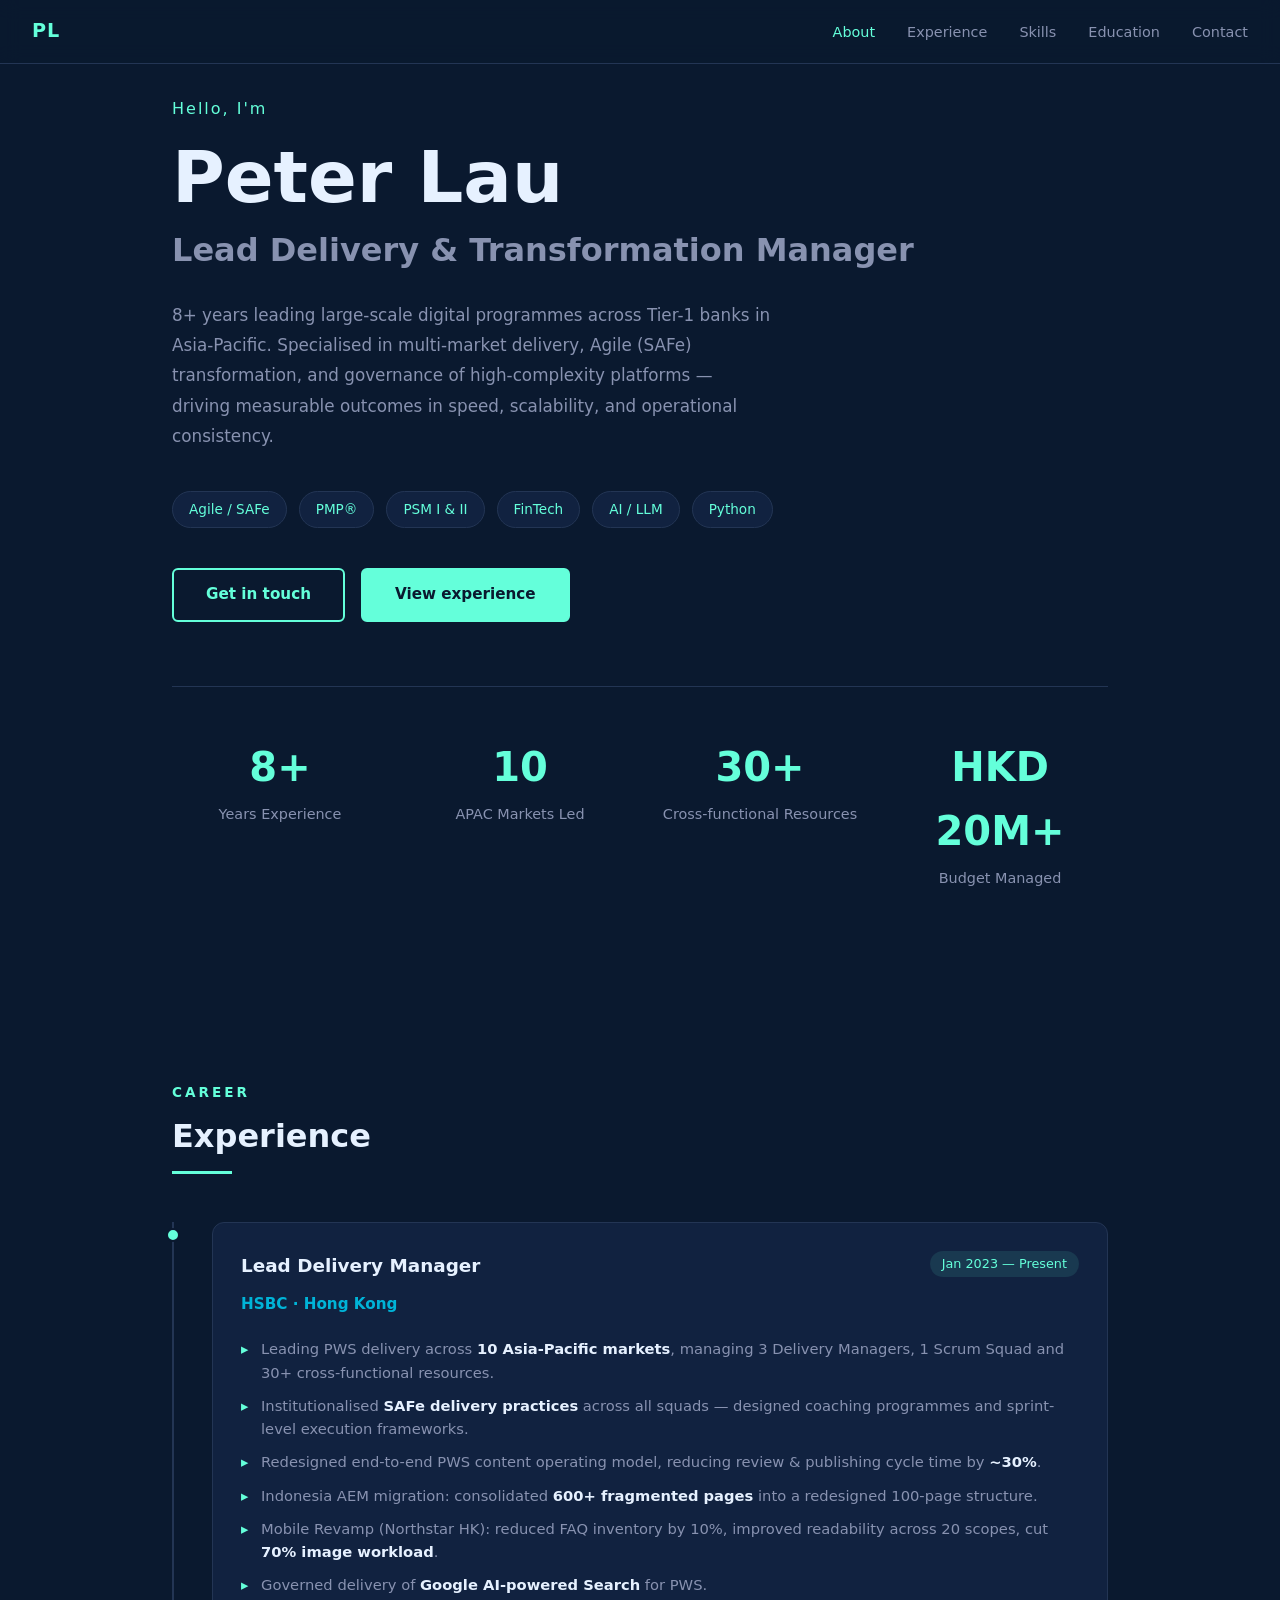
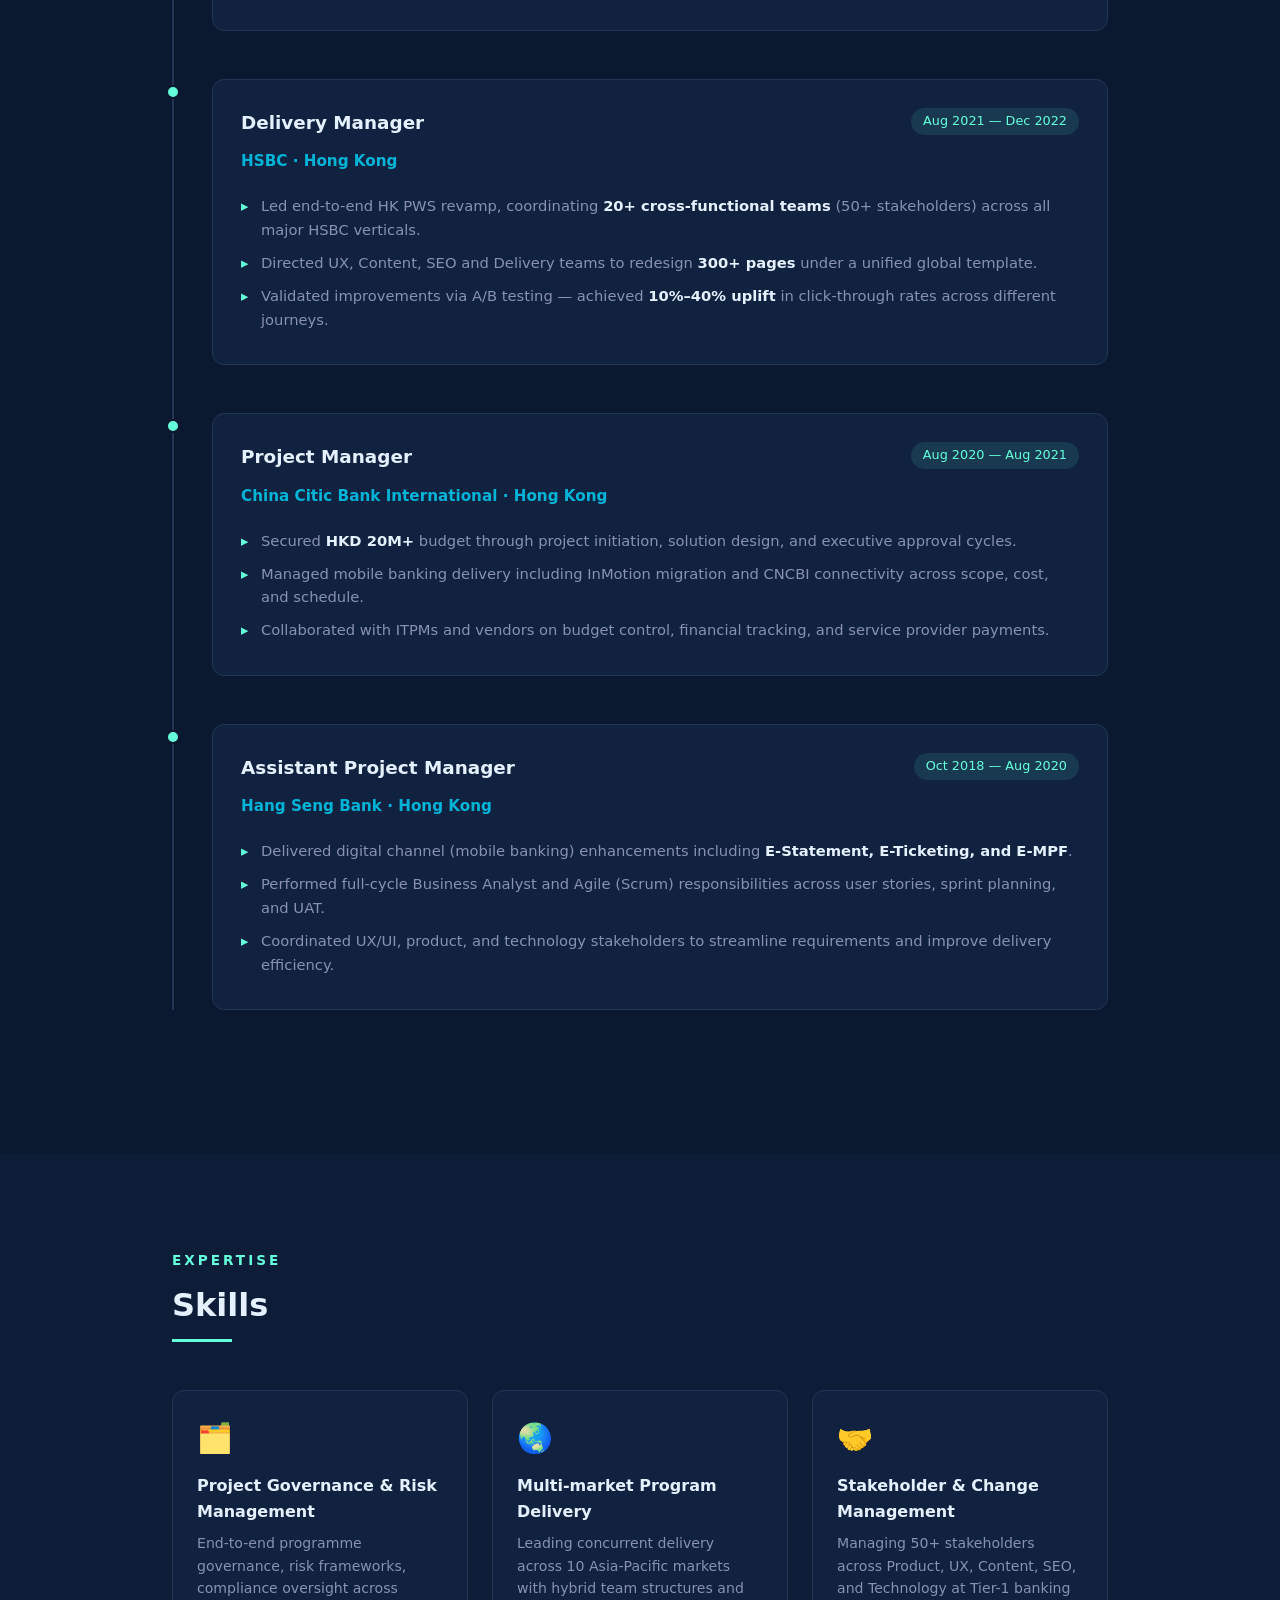
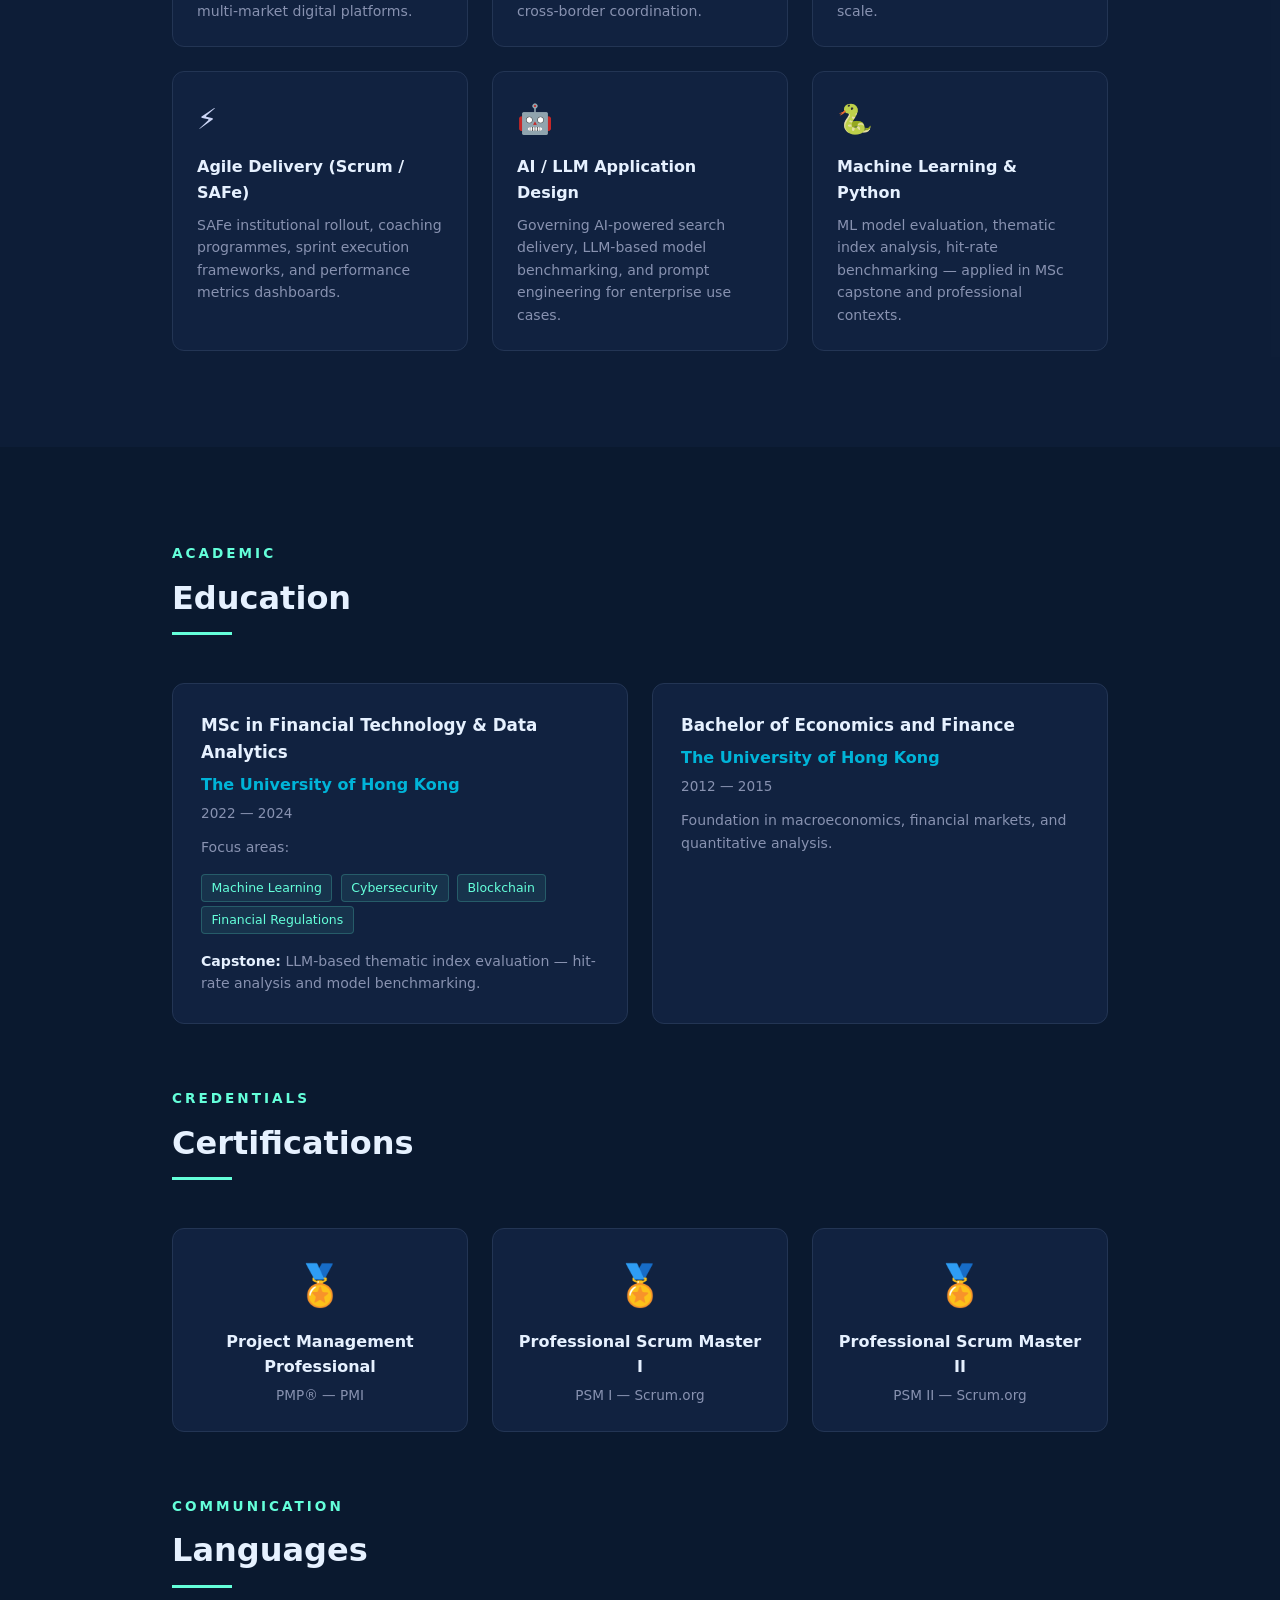
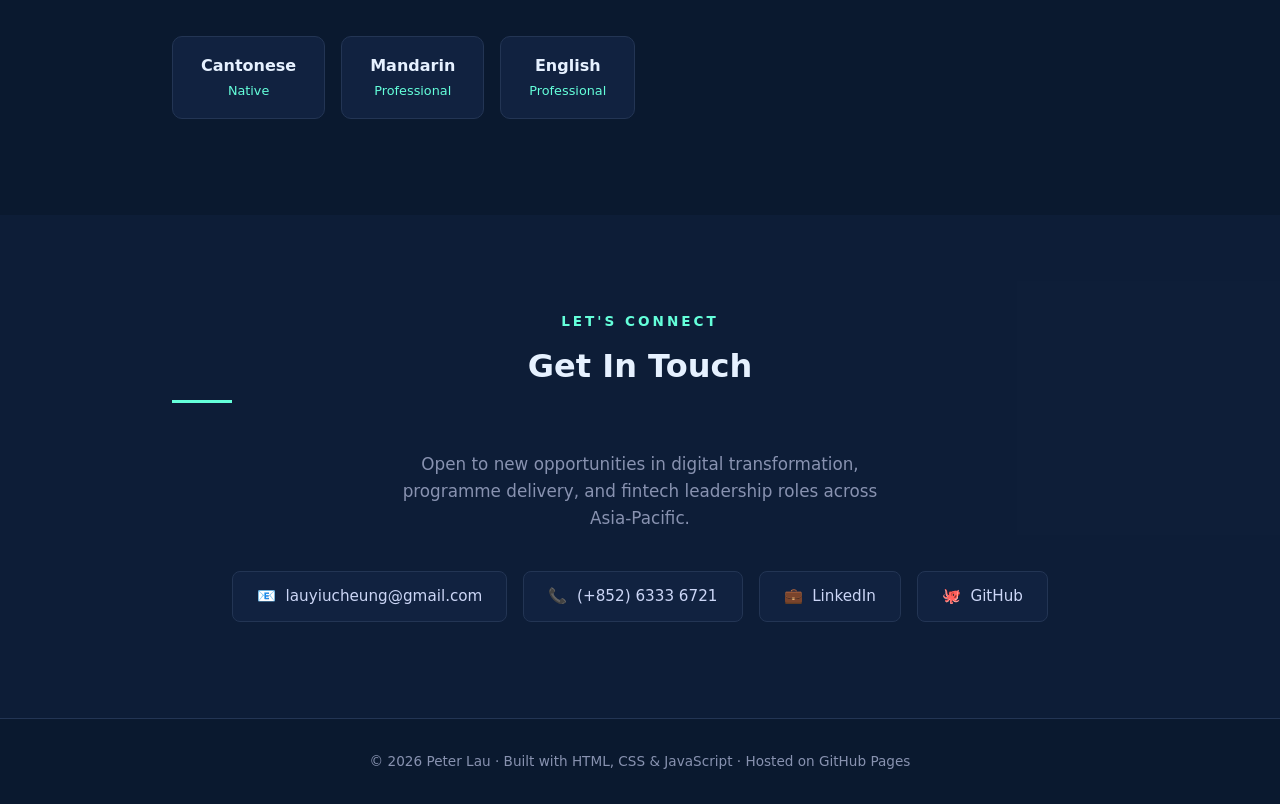
==== index.html @ 57e92356 "Add files via upload" ====
<!DOCTYPE html>
<html lang="en">
<head>
  <meta charset="UTF-8" />
  <meta name="viewport" content="width=device-width, initial-scale=1.0" />
  <title>Peter Lau — Lead Delivery & Transformation Manager</title>
  <style>
    :root {
      --navy: #0a192f;
      --slate: #1e3a5f;
      --accent: #64ffda;
      --accent2: #00b4d8;
      --text: #ccd6f6;
      --text-dim: #8892b0;
      --white: #e6f1ff;
      --card: #112240;
      --border: #233554;
    }

    * { margin: 0; padding: 0; box-sizing: border-box; }

    html { scroll-behavior: smooth; }

    body {
      font-family: 'Segoe UI', system-ui, -apple-system, sans-serif;
      background: var(--navy);
      color: var(--text);
      line-height: 1.6;
    }

    /* NAV */
    nav {
      position: fixed; top: 0; width: 100%; z-index: 100;
      background: rgba(10, 25, 47, 0.92);
      backdrop-filter: blur(10px);
      border-bottom: 1px solid var(--border);
      padding: 1rem 2rem;
      display: flex; justify-content: space-between; align-items: center;
    }
    .nav-logo {
      font-size: 1.2rem; font-weight: 700; color: var(--accent);
      letter-spacing: 1px;
    }
    .nav-links { display: flex; gap: 2rem; list-style: none; }
    .nav-links a {
      color: var(--text-dim); text-decoration: none; font-size: 0.9rem;
      transition: color 0.2s;
    }
    .nav-links a:hover { color: var(--accent); }

    /* SECTIONS */
    section { padding: 6rem 0; }
    .container { max-width: 1000px; margin: 0 auto; padding: 0 2rem; }

    .section-label {
      color: var(--accent); font-size: 0.85rem; font-weight: 600;
      letter-spacing: 3px; text-transform: uppercase; margin-bottom: 0.5rem;
    }
    .section-title {
      font-size: 2rem; font-weight: 700; color: var(--white);
      margin-bottom: 3rem;
    }
    .section-title::after {
      content: ''; display: block; width: 60px; height: 3px;
      background: var(--accent); margin-top: 0.5rem;
    }

    /* HERO */
    #hero {
      min-height: 100vh;
      display: flex; align-items: center;
      padding-top: 5rem;
    }
    .hero-greeting {
      color: var(--accent); font-size: 1rem; font-weight: 500;
      letter-spacing: 2px; margin-bottom: 1rem;
    }
    .hero-name {
      font-size: clamp(2.5rem, 6vw, 4.5rem);
      font-weight: 800; color: var(--white);
      line-height: 1.1; margin-bottom: 0.5rem;
    }
    .hero-title {
      font-size: clamp(1.2rem, 3vw, 2rem);
      font-weight: 600; color: var(--text-dim);
      margin-bottom: 1.5rem;
    }
    .hero-summary {
      max-width: 600px; color: var(--text-dim);
      font-size: 1.05rem; line-height: 1.8; margin-bottom: 2.5rem;
    }
    .hero-tags {
      display: flex; flex-wrap: wrap; gap: 0.75rem; margin-bottom: 2.5rem;
    }
    .tag {
      background: var(--card); border: 1px solid var(--border);
      color: var(--accent); padding: 0.4rem 1rem;
      border-radius: 50px; font-size: 0.85rem;
    }
    .hero-cta { display: flex; gap: 1rem; flex-wrap: wrap; }
    .btn {
      padding: 0.8rem 2rem; border-radius: 6px;
      font-size: 0.95rem; font-weight: 600; cursor: pointer;
      text-decoration: none; transition: all 0.2s;
    }
    .btn-primary {
      background: transparent; border: 2px solid var(--accent);
      color: var(--accent);
    }
    .btn-primary:hover { background: rgba(100, 255, 218, 0.1); }
    .btn-secondary {
      background: var(--accent); border: 2px solid var(--accent);
      color: var(--navy);
    }
    .btn-secondary:hover { opacity: 0.85; }

    /* STATS */
    .stats-grid {
      display: grid; grid-template-columns: repeat(auto-fit, minmax(180px, 1fr));
      gap: 1.5rem; margin-top: 4rem;
      padding-top: 3rem; border-top: 1px solid var(--border);
    }
    .stat { text-align: center; }
    .stat-number {
      font-size: 2.5rem; font-weight: 800; color: var(--accent);
    }
    .stat-label { color: var(--text-dim); font-size: 0.9rem; margin-top: 0.25rem; }

    /* EXPERIENCE */
    #experience { background: var(--navy); }
    .timeline { position: relative; }
    .timeline::before {
      content: ''; position: absolute; left: 0; top: 0;
      width: 2px; height: 100%; background: var(--border);
    }
    .timeline-item {
      position: relative; padding-left: 2.5rem; margin-bottom: 3rem;
      opacity: 0; transform: translateY(20px);
      transition: opacity 0.5s, transform 0.5s;
    }
    .timeline-item.visible { opacity: 1; transform: translateY(0); }
    .timeline-dot {
      position: absolute; left: -6px; top: 6px;
      width: 14px; height: 14px; border-radius: 50%;
      background: var(--accent); border: 2px solid var(--navy);
    }
    .timeline-card {
      background: var(--card); border: 1px solid var(--border);
      border-radius: 12px; padding: 1.75rem;
      transition: border-color 0.2s, transform 0.2s;
    }
    .timeline-card:hover {
      border-color: var(--accent);
      transform: translateX(4px);
    }
    .timeline-header {
      display: flex; justify-content: space-between;
      align-items: flex-start; flex-wrap: wrap; gap: 0.5rem;
      margin-bottom: 0.75rem;
    }
    .timeline-role { font-size: 1.15rem; font-weight: 700; color: var(--white); }
    .timeline-period {
      background: rgba(100, 255, 218, 0.1);
      color: var(--accent); padding: 0.2rem 0.75rem;
      border-radius: 50px; font-size: 0.8rem; white-space: nowrap;
    }
    .timeline-company {
      color: var(--accent2); font-weight: 600; font-size: 0.95rem;
      margin-bottom: 1rem;
    }
    .timeline-highlights { list-style: none; }
    .timeline-highlights li {
      color: var(--text-dim); font-size: 0.92rem; padding: 0.3rem 0;
      padding-left: 1.25rem; position: relative;
    }
    .timeline-highlights li::before {
      content: '▸'; position: absolute; left: 0; color: var(--accent);
    }
    .highlight-bold { color: var(--white); font-weight: 600; }

    /* SKILLS */
    #skills { background: rgba(17, 34, 64, 0.5); }
    .skills-grid {
      display: grid; grid-template-columns: repeat(auto-fit, minmax(280px, 1fr));
      gap: 1.5rem;
    }
    .skill-card {
      background: var(--card); border: 1px solid var(--border);
      border-radius: 12px; padding: 1.5rem;
      transition: border-color 0.2s;
    }
    .skill-card:hover { border-color: var(--accent); }
    .skill-icon { font-size: 1.8rem; margin-bottom: 0.75rem; }
    .skill-name { font-weight: 700; color: var(--white); margin-bottom: 0.5rem; }
    .skill-desc { color: var(--text-dim); font-size: 0.88rem; line-height: 1.6; }

    /* EDUCATION */
    #education { background: var(--navy); }
    .edu-grid {
      display: grid; grid-template-columns: repeat(auto-fit, minmax(300px, 1fr));
      gap: 1.5rem;
    }
    .edu-card {
      background: var(--card); border: 1px solid var(--border);
      border-radius: 12px; padding: 1.75rem;
      transition: border-color 0.2s;
    }
    .edu-card:hover { border-color: var(--accent); }
    .edu-degree { font-size: 1.05rem; font-weight: 700; color: var(--white); margin-bottom: 0.4rem; }
    .edu-school { color: var(--accent2); font-weight: 600; margin-bottom: 0.3rem; }
    .edu-period { color: var(--text-dim); font-size: 0.85rem; margin-bottom: 0.75rem; }
    .edu-detail { color: var(--text-dim); font-size: 0.88rem; }
    .edu-tag {
      display: inline-block; background: rgba(100, 255, 218, 0.08);
      border: 1px solid rgba(100, 255, 218, 0.2);
      color: var(--accent); padding: 0.2rem 0.6rem;
      border-radius: 4px; font-size: 0.78rem; margin: 0.2rem 0.2rem 0 0;
    }

    /* CERTIFICATIONS */
    #certifications { background: rgba(17, 34, 64, 0.5); }
    .cert-grid {
      display: grid; grid-template-columns: repeat(auto-fit, minmax(250px, 1fr));
      gap: 1.5rem;
    }
    .cert-card {
      background: var(--card); border: 1px solid var(--border);
      border-radius: 12px; padding: 1.5rem; text-align: center;
      transition: border-color 0.2s, transform 0.2s;
    }
    .cert-card:hover { border-color: var(--accent); transform: translateY(-4px); }
    .cert-icon { font-size: 2.5rem; margin-bottom: 0.75rem; }
    .cert-name { font-weight: 700; color: var(--white); font-size: 1rem; }
    .cert-body { color: var(--text-dim); font-size: 0.85rem; margin-top: 0.3rem; }

    /* LANGUAGES */
    .lang-grid {
      display: flex; gap: 1rem; flex-wrap: wrap; margin-top: 2rem;
    }
    .lang-card {
      background: var(--card); border: 1px solid var(--border);
      border-radius: 10px; padding: 1rem 1.75rem; text-align: center;
      min-width: 130px;
    }
    .lang-name { color: var(--white); font-weight: 600; }
    .lang-level { color: var(--accent); font-size: 0.8rem; margin-top: 0.2rem; }

    /* PROJECTS */
    #projects { background: var(--navy); }
    .projects-grid {
      display: grid; grid-template-columns: repeat(auto-fit, minmax(280px, 1fr));
      gap: 1.5rem;
    }
    .project-card {
      background: var(--card); border: 1px solid var(--border);
      border-radius: 12px; padding: 1.75rem;
      display: flex; flex-direction: column;
      transition: border-color 0.2s, transform 0.2s;
      text-decoration: none;
    }
    .project-card:hover { border-color: var(--accent); transform: translateY(-4px); }
    .project-header { display: flex; align-items: center; gap: 0.75rem; margin-bottom: 0.75rem; }
    .project-icon { font-size: 1.4rem; }
    .project-name { font-weight: 700; color: var(--white); font-size: 1rem; }
    .project-desc { color: var(--text-dim); font-size: 0.88rem; line-height: 1.6; flex: 1; }
    .project-lang {
      display: inline-flex; align-items: center; gap: 0.4rem;
      margin-top: 1rem; color: var(--text-dim); font-size: 0.8rem;
    }
    .lang-dot { width: 10px; height: 10px; border-radius: 50%; background: #e34c26; }

    /* CONTACT */
    #contact { background: rgba(17, 34, 64, 0.5); text-align: center; }
    .contact-intro {
      color: var(--text-dim); font-size: 1.05rem; max-width: 500px;
      margin: 0 auto 2.5rem;
    }
    .contact-links {
      display: flex; gap: 1rem; justify-content: center; flex-wrap: wrap;
    }
    .contact-item {
      display: flex; align-items: center; gap: 0.6rem;
      background: var(--card); border: 1px solid var(--border);
      color: var(--text); text-decoration: none;
      padding: 0.75rem 1.5rem; border-radius: 8px;
      font-size: 0.95rem; transition: border-color 0.2s, color 0.2s;
    }
    .contact-item:hover { border-color: var(--accent); color: var(--accent); }

    /* FOOTER */
    footer {
      text-align: center; padding: 2rem;
      border-top: 1px solid var(--border);
      color: var(--text-dim); font-size: 0.85rem;
    }

    /* MOBILE */
    @media (max-width: 640px) {
      nav { padding: 1rem; }
      .nav-links { gap: 1rem; }
      .nav-links a { font-size: 0.8rem; }
      .timeline::before { display: none; }
      .timeline-item { padding-left: 0; }
      .timeline-dot { display: none; }
      .timeline-header { flex-direction: column; }
    }

    /* SCROLL ANIMATIONS */
    .fade-in {
      opacity: 0; transform: translateY(20px);
      transition: opacity 0.6s, transform 0.6s;
    }
    .fade-in.visible { opacity: 1; transform: translateY(0); }
  </style>
</head>
<body>

<!-- NAV -->
<nav>
  <div class="nav-logo">PL</div>
  <ul class="nav-links">
    <li><a href="#about">About</a></li>
    <li><a href="#experience">Experience</a></li>
    <li><a href="#skills">Skills</a></li>
    <li><a href="#education">Education</a></li>
    <li><a href="#contact">Contact</a></li>
  </ul>
</nav>

<!-- HERO -->
<section id="about">
  <div class="container">
    <p class="hero-greeting">Hello, I'm</p>
    <h1 class="hero-name">Peter Lau</h1>
    <h2 class="hero-title">Lead Delivery & Transformation Manager</h2>
    <p class="hero-summary">
      8+ years leading large-scale digital programmes across Tier-1 banks in Asia-Pacific.
      Specialised in multi-market delivery, Agile (SAFe) transformation, and governance of
      high-complexity platforms — driving measurable outcomes in speed, scalability, and
      operational consistency.
    </p>
    <div class="hero-tags">
      <span class="tag">Agile / SAFe</span>
      <span class="tag">PMP®</span>
      <span class="tag">PSM I & II</span>
      <span class="tag">FinTech</span>
      <span class="tag">AI / LLM</span>
      <span class="tag">Python</span>
    </div>
    <div class="hero-cta">
      <a href="#contact" class="btn btn-primary">Get in touch</a>
      <a href="#experience" class="btn btn-secondary">View experience</a>
    </div>

    <div class="stats-grid">
      <div class="stat">
        <div class="stat-number">8+</div>
        <div class="stat-label">Years Experience</div>
      </div>
      <div class="stat">
        <div class="stat-number">10</div>
        <div class="stat-label">APAC Markets Led</div>
      </div>
      <div class="stat">
        <div class="stat-number">30+</div>
        <div class="stat-label">Cross-functional Resources</div>
      </div>
      <div class="stat">
        <div class="stat-number">HKD 20M+</div>
        <div class="stat-label">Budget Managed</div>
      </div>
    </div>
  </div>
</section>

<!-- EXPERIENCE -->
<section id="experience">
  <div class="container">
    <p class="section-label">Career</p>
    <h2 class="section-title">Experience</h2>
    <div class="timeline">

      <div class="timeline-item">
        <div class="timeline-dot"></div>
        <div class="timeline-card">
          <div class="timeline-header">
            <span class="timeline-role">Lead Delivery Manager</span>
            <span class="timeline-period">Jan 2023 — Present</span>
          </div>
          <div class="timeline-company">HSBC · Hong Kong</div>
          <ul class="timeline-highlights">
            <li>Leading PWS delivery across <span class="highlight-bold">10 Asia-Pacific markets</span>, managing 3 Delivery Managers, 1 Scrum Squad and 30+ cross-functional resources.</li>
            <li>Institutionalised <span class="highlight-bold">SAFe delivery practices</span> across all squads — designed coaching programmes and sprint-level execution frameworks.</li>
            <li>Redesigned end-to-end PWS content operating model, reducing review & publishing cycle time by <span class="highlight-bold">~30%</span>.</li>
            <li>Indonesia AEM migration: consolidated <span class="highlight-bold">600+ fragmented pages</span> into a redesigned 100-page structure.</li>
            <li>Mobile Revamp (Northstar HK): reduced FAQ inventory by 10%, improved readability across 20 scopes, cut <span class="highlight-bold">70% image workload</span>.</li>
            <li>Governed delivery of <span class="highlight-bold">Google AI-powered Search</span> for PWS.</li>
          </ul>
        </div>
      </div>

      <div class="timeline-item">
        <div class="timeline-dot"></div>
        <div class="timeline-card">
          <div class="timeline-header">
            <span class="timeline-role">Delivery Manager</span>
            <span class="timeline-period">Aug 2021 — Dec 2022</span>
          </div>
          <div class="timeline-company">HSBC · Hong Kong</div>
          <ul class="timeline-highlights">
            <li>Led end-to-end HK PWS revamp, coordinating <span class="highlight-bold">20+ cross-functional teams</span> (50+ stakeholders) across all major HSBC verticals.</li>
            <li>Directed UX, Content, SEO and Delivery teams to redesign <span class="highlight-bold">300+ pages</span> under a unified global template.</li>
            <li>Validated improvements via A/B testing — achieved <span class="highlight-bold">10%–40% uplift</span> in click-through rates across different journeys.</li>
          </ul>
        </div>
      </div>

      <div class="timeline-item">
        <div class="timeline-dot"></div>
        <div class="timeline-card">
          <div class="timeline-header">
            <span class="timeline-role">Project Manager</span>
            <span class="timeline-period">Aug 2020 — Aug 2021</span>
          </div>
          <div class="timeline-company">China Citic Bank International · Hong Kong</div>
          <ul class="timeline-highlights">
            <li>Secured <span class="highlight-bold">HKD 20M+</span> budget through project initiation, solution design, and executive approval cycles.</li>
            <li>Managed mobile banking delivery including InMotion migration and CNCBI connectivity across scope, cost, and schedule.</li>
            <li>Collaborated with ITPMs and vendors on budget control, financial tracking, and service provider payments.</li>
          </ul>
        </div>
      </div>

      <div class="timeline-item">
        <div class="timeline-dot"></div>
        <div class="timeline-card">
          <div class="timeline-header">
            <span class="timeline-role">Assistant Project Manager</span>
            <span class="timeline-period">Oct 2018 — Aug 2020</span>
          </div>
          <div class="timeline-company">Hang Seng Bank · Hong Kong</div>
          <ul class="timeline-highlights">
            <li>Delivered digital channel (mobile banking) enhancements including <span class="highlight-bold">E-Statement, E-Ticketing, and E-MPF</span>.</li>
            <li>Performed full-cycle Business Analyst and Agile (Scrum) responsibilities across user stories, sprint planning, and UAT.</li>
            <li>Coordinated UX/UI, product, and technology stakeholders to streamline requirements and improve delivery efficiency.</li>
          </ul>
        </div>
      </div>

    </div>
  </div>
</section>

<!-- SKILLS -->
<section id="skills">
  <div class="container">
    <p class="section-label">Expertise</p>
    <h2 class="section-title">Skills</h2>
    <div class="skills-grid">
      <div class="skill-card fade-in">
        <div class="skill-icon">🗂️</div>
        <div class="skill-name">Project Governance & Risk Management</div>
        <div class="skill-desc">End-to-end programme governance, risk frameworks, compliance oversight across multi-market digital platforms.</div>
      </div>
      <div class="skill-card fade-in">
        <div class="skill-icon">🌏</div>
        <div class="skill-name">Multi-market Program Delivery</div>
        <div class="skill-desc">Leading concurrent delivery across 10 Asia-Pacific markets with hybrid team structures and cross-border coordination.</div>
      </div>
      <div class="skill-card fade-in">
        <div class="skill-icon">🤝</div>
        <div class="skill-name">Stakeholder & Change Management</div>
        <div class="skill-desc">Managing 50+ stakeholders across Product, UX, Content, SEO, and Technology at Tier-1 banking scale.</div>
      </div>
      <div class="skill-card fade-in">
        <div class="skill-icon">⚡</div>
        <div class="skill-name">Agile Delivery (Scrum / SAFe)</div>
        <div class="skill-desc">SAFe institutional rollout, coaching programmes, sprint execution frameworks, and performance metrics dashboards.</div>
      </div>
      <div class="skill-card fade-in">
        <div class="skill-icon">🤖</div>
        <div class="skill-name">AI / LLM Application Design</div>
        <div class="skill-desc">Governing AI-powered search delivery, LLM-based model benchmarking, and prompt engineering for enterprise use cases.</div>
      </div>
      <div class="skill-card fade-in">
        <div class="skill-icon">🐍</div>
        <div class="skill-name">Machine Learning & Python</div>
        <div class="skill-desc">ML model evaluation, thematic index analysis, hit-rate benchmarking — applied in MSc capstone and professional contexts.</div>
      </div>
    </div>
  </div>
</section>

<!-- EDUCATION -->
<section id="education">
  <div class="container">
    <p class="section-label">Academic</p>
    <h2 class="section-title">Education</h2>
    <div class="edu-grid">
      <div class="edu-card fade-in">
        <div class="edu-degree">MSc in Financial Technology & Data Analytics</div>
        <div class="edu-school">The University of Hong Kong</div>
        <div class="edu-period">2022 — 2024</div>
        <div class="edu-detail" style="margin-bottom:0.75rem">
          Focus areas:
        </div>
        <div>
          <span class="edu-tag">Machine Learning</span>
          <span class="edu-tag">Cybersecurity</span>
          <span class="edu-tag">Blockchain</span>
          <span class="edu-tag">Financial Regulations</span>
        </div>
        <div class="edu-detail" style="margin-top:1rem">
          <strong style="color:var(--white)">Capstone:</strong> LLM-based thematic index evaluation — hit-rate analysis and model benchmarking.
        </div>
      </div>
      <div class="edu-card fade-in">
        <div class="edu-degree">Bachelor of Economics and Finance</div>
        <div class="edu-school">The University of Hong Kong</div>
        <div class="edu-period">2012 — 2015</div>
        <div class="edu-detail">
          Foundation in macroeconomics, financial markets, and quantitative analysis.
        </div>
      </div>
    </div>

    <!-- Certifications -->
    <p class="section-label" style="margin-top:4rem">Credentials</p>
    <h2 class="section-title">Certifications</h2>
    <div class="cert-grid">
      <div class="cert-card fade-in">
        <div class="cert-icon">🏅</div>
        <div class="cert-name">Project Management Professional</div>
        <div class="cert-body">PMP® — PMI</div>
      </div>
      <div class="cert-card fade-in">
        <div class="cert-icon">🏅</div>
        <div class="cert-name">Professional Scrum Master I</div>
        <div class="cert-body">PSM I — Scrum.org</div>
      </div>
      <div class="cert-card fade-in">
        <div class="cert-icon">🏅</div>
        <div class="cert-name">Professional Scrum Master II</div>
        <div class="cert-body">PSM II — Scrum.org</div>
      </div>
    </div>

    <!-- Languages -->
    <p class="section-label" style="margin-top:4rem">Communication</p>
    <h2 class="section-title">Languages</h2>
    <div class="lang-grid">
      <div class="lang-card">
        <div class="lang-name">Cantonese</div>
        <div class="lang-level">Native</div>
      </div>
      <div class="lang-card">
        <div class="lang-name">Mandarin</div>
        <div class="lang-level">Professional</div>
      </div>
      <div class="lang-card">
        <div class="lang-name">English</div>
        <div class="lang-level">Professional</div>
      </div>
    </div>
  </div>
</section>

<!-- CONTACT -->
<section id="contact">
  <div class="container">
    <p class="section-label">Let's Connect</p>
    <h2 class="section-title" style="text-align:center">Get In Touch</h2>
    <p class="contact-intro">
      Open to new opportunities in digital transformation, programme delivery, and fintech leadership roles across Asia-Pacific.
    </p>
    <div class="contact-links">
      <a href="mailto:lauyiucheung@gmail.com" class="contact-item">
        <span>📧</span> lauyiucheung@gmail.com
      </a>
      <a href="tel:+85263336721" class="contact-item">
        <span>📞</span> (+852) 6333 6721
      </a>
      <a href="https://linkedin.com/in/peter-lau-1a276baa" target="_blank" class="contact-item">
        <span>💼</span> LinkedIn
      </a>
      <a href="https://github.com/peterex2004" target="_blank" class="contact-item">
        <span>🐙</span> GitHub
      </a>
    </div>
  </div>
</section>

<footer>
  <p>© 2026 Peter Lau · Built with HTML, CSS & JavaScript · Hosted on GitHub Pages</p>
</footer>

<script>
  // Scroll animations
  const observer = new IntersectionObserver((entries) => {
    entries.forEach(entry => {
      if (entry.isIntersecting) {
        entry.target.classList.add('visible');
      }
    });
  }, { threshold: 0.1 });

  document.querySelectorAll('.timeline-item, .fade-in').forEach(el => {
    observer.observe(el);
  });

  // Active nav highlight
  const sections = document.querySelectorAll('section[id]');
  const navLinks = document.querySelectorAll('.nav-links a');

  window.addEventListener('scroll', () => {
    let current = '';
    sections.forEach(section => {
      if (window.scrollY >= section.offsetTop - 120) {
        current = section.getAttribute('id');
      }
    });
    navLinks.forEach(link => {
      link.style.color = link.getAttribute('href') === '#' + current
        ? 'var(--accent)' : '';
    });
  });
</script>
</body>
</html>
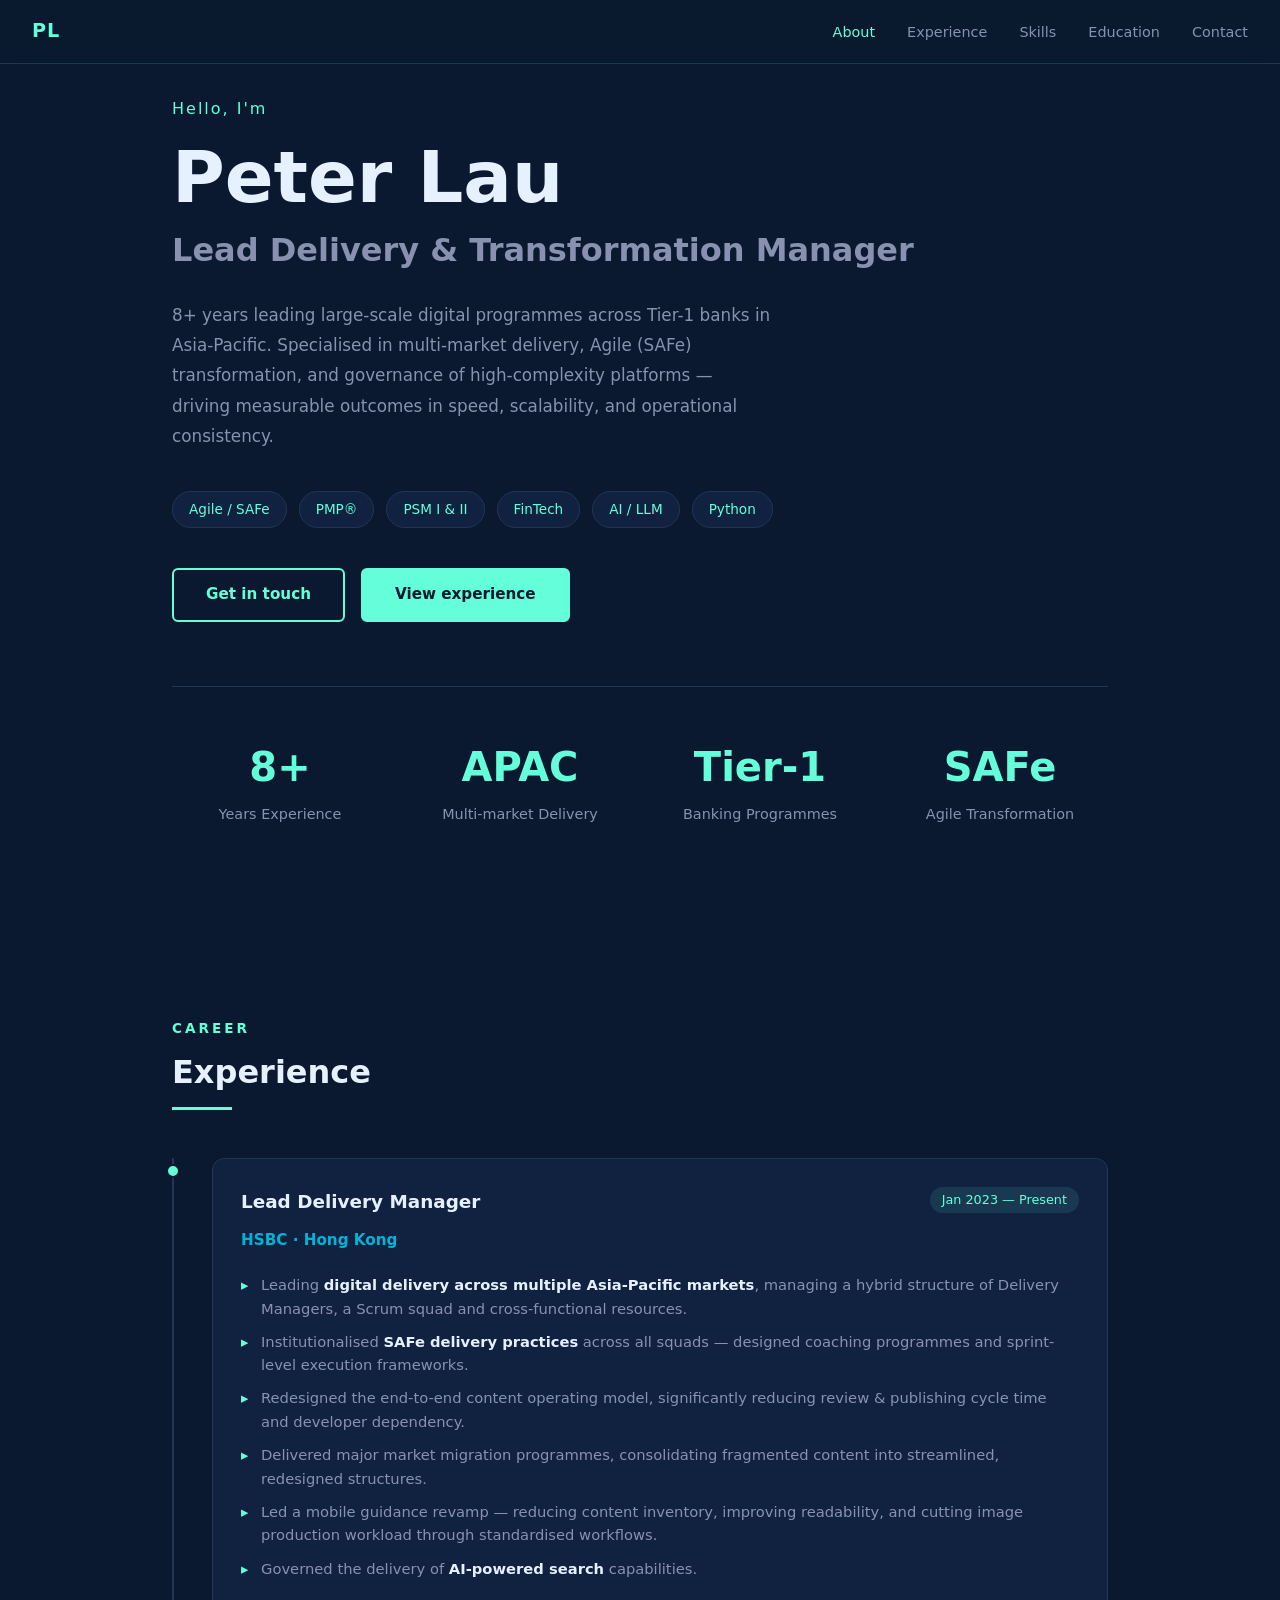
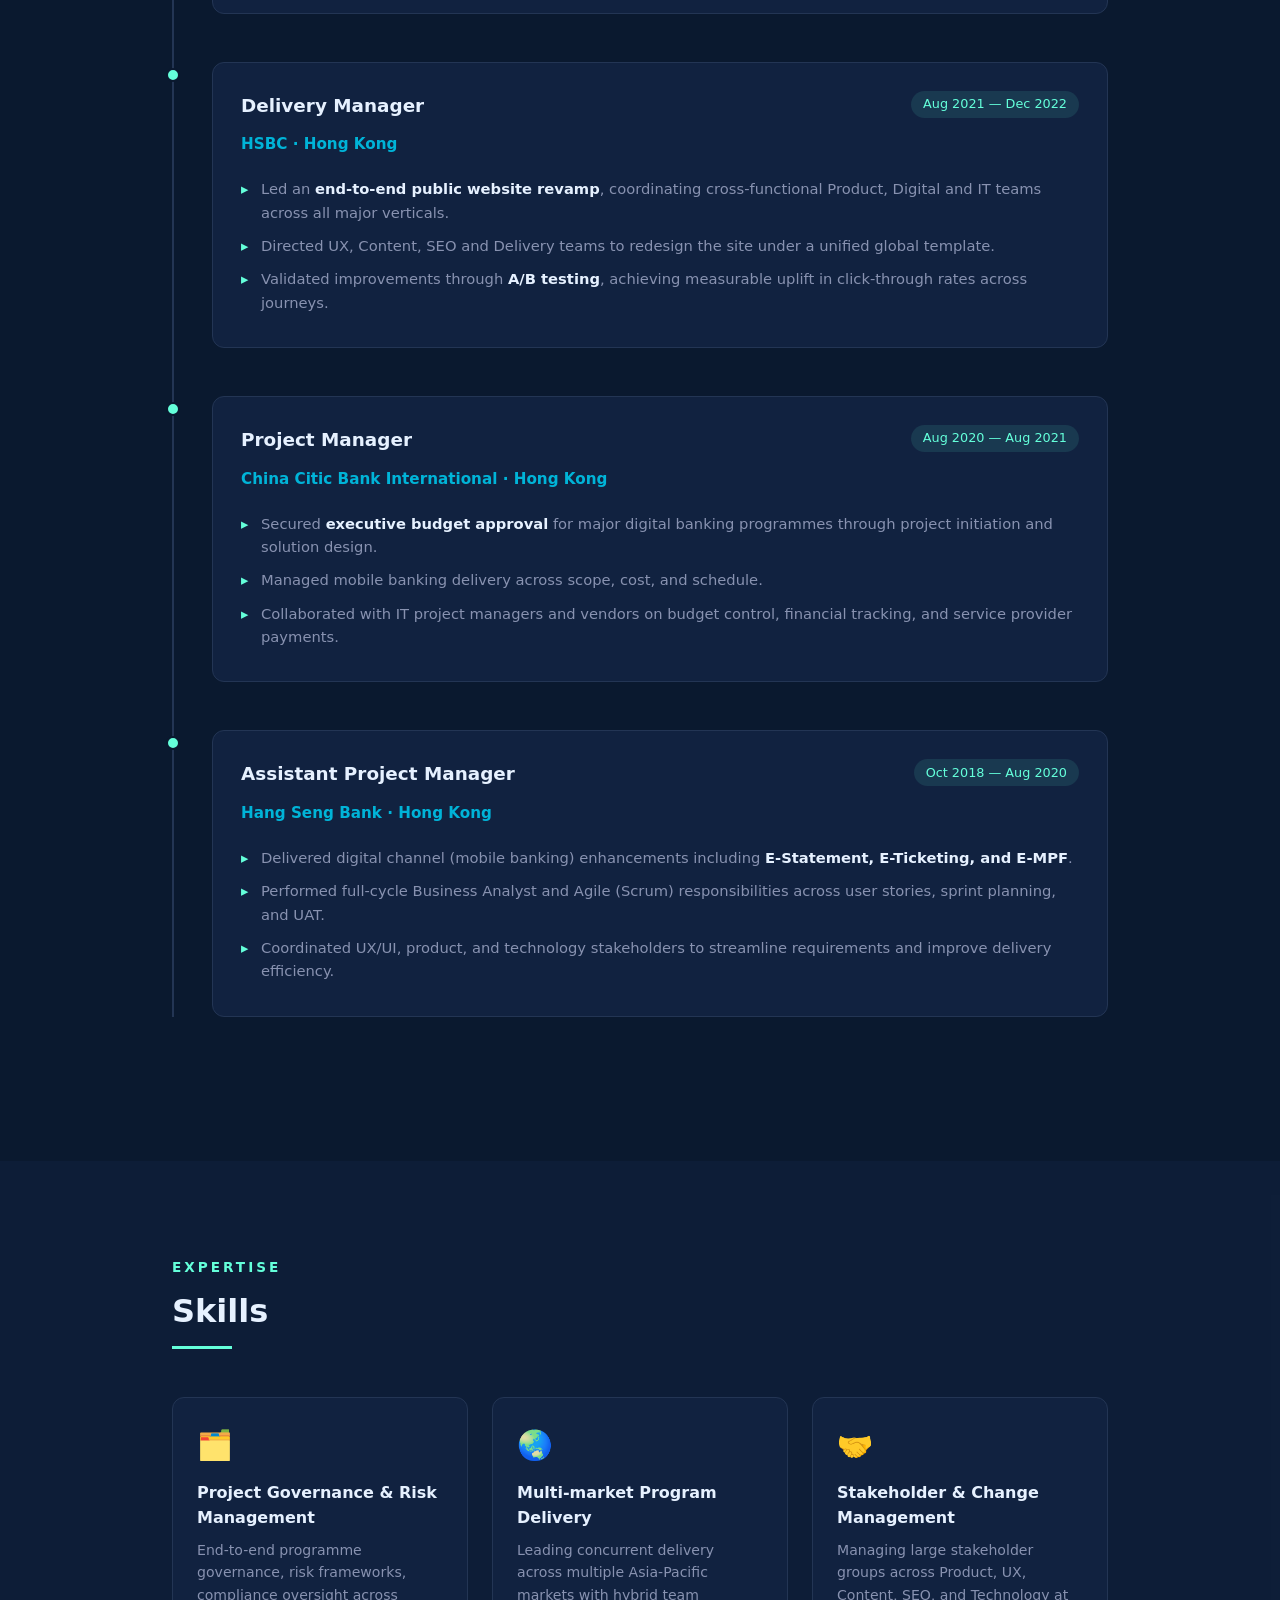
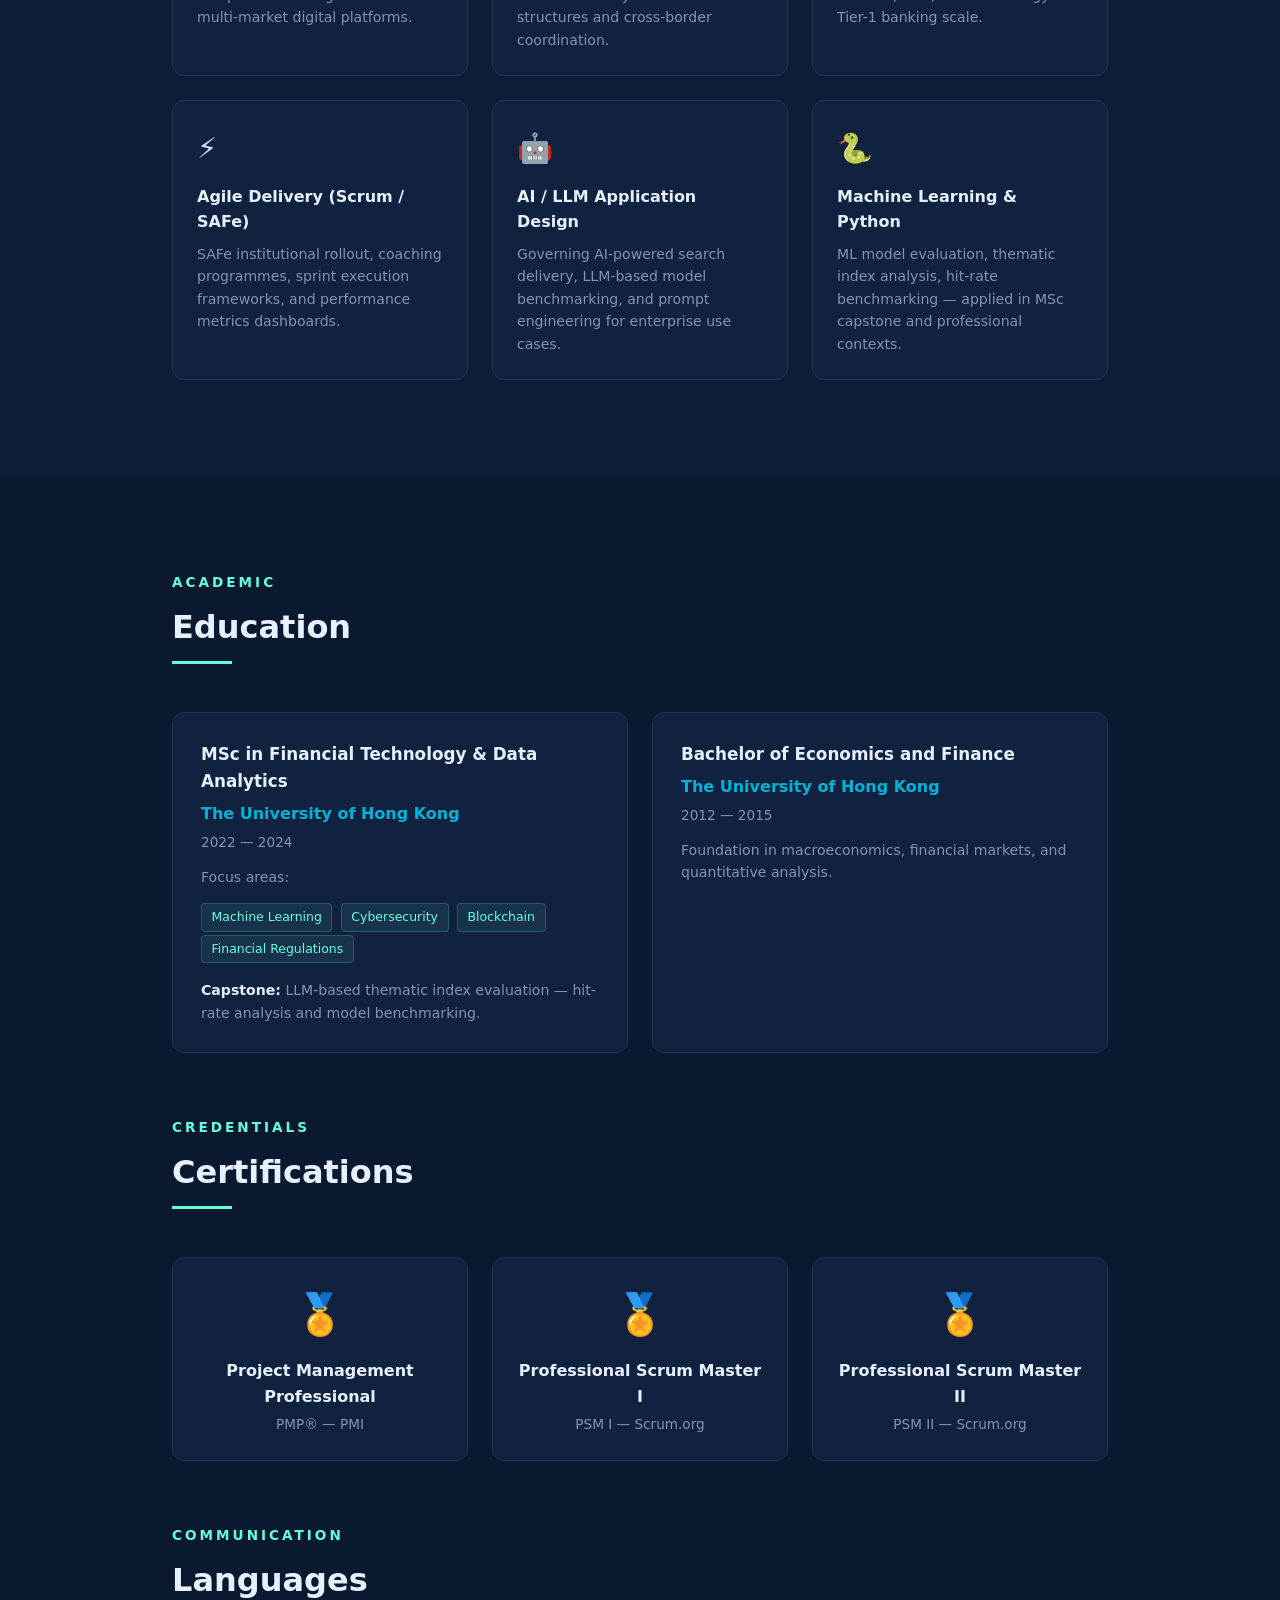
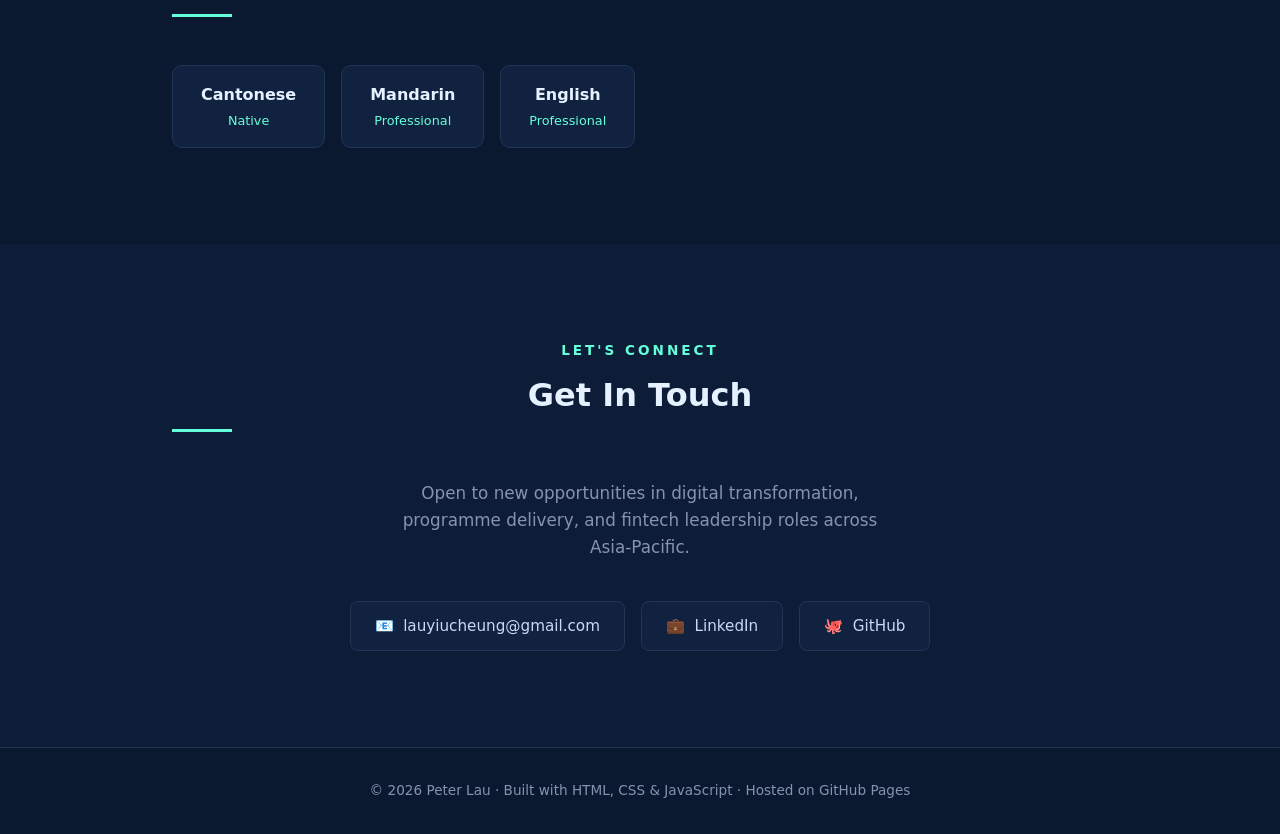
==== commit b34aaec5: "Sanitize site: remove phone number, internal codenames and confidential metrics Removes plaintext ph" ====
--- a/index.html
+++ b/index.html
@@ -358,16 +358,16 @@
         <div class="stat-label">Years Experience</div>
       </div>
       <div class="stat">
-        <div class="stat-number">10</div>
-        <div class="stat-label">APAC Markets Led</div>
+        <div class="stat-number">APAC</div>
+        <div class="stat-label">Multi-market Delivery</div>
       </div>
       <div class="stat">
-        <div class="stat-number">30+</div>
-        <div class="stat-label">Cross-functional Resources</div>
+        <div class="stat-number">Tier-1</div>
+        <div class="stat-label">Banking Programmes</div>
       </div>
       <div class="stat">
-        <div class="stat-number">HKD 20M+</div>
-        <div class="stat-label">Budget Managed</div>
+        <div class="stat-number">SAFe</div>
+        <div class="stat-label">Agile Transformation</div>
       </div>
     </div>
   </div>
@@ -389,12 +389,12 @@
           </div>
           <div class="timeline-company">HSBC · Hong Kong</div>
           <ul class="timeline-highlights">
-            <li>Leading PWS delivery across <span class="highlight-bold">10 Asia-Pacific markets</span>, managing 3 Delivery Managers, 1 Scrum Squad and 30+ cross-functional resources.</li>
+            <li>Leading <span class="highlight-bold">digital delivery across multiple Asia-Pacific markets</span>, managing a hybrid structure of Delivery Managers, a Scrum squad and cross-functional resources.</li>
             <li>Institutionalised <span class="highlight-bold">SAFe delivery practices</span> across all squads — designed coaching programmes and sprint-level execution frameworks.</li>
-            <li>Redesigned end-to-end PWS content operating model, reducing review & publishing cycle time by <span class="highlight-bold">~30%</span>.</li>
-            <li>Indonesia AEM migration: consolidated <span class="highlight-bold">600+ fragmented pages</span> into a redesigned 100-page structure.</li>
-            <li>Mobile Revamp (Northstar HK): reduced FAQ inventory by 10%, improved readability across 20 scopes, cut <span class="highlight-bold">70% image workload</span>.</li>
-            <li>Governed delivery of <span class="highlight-bold">Google AI-powered Search</span> for PWS.</li>
+            <li>Redesigned the end-to-end content operating model, significantly reducing review & publishing cycle time and developer dependency.</li>
+            <li>Delivered major market migration programmes, consolidating fragmented content into streamlined, redesigned structures.</li>
+            <li>Led a mobile guidance revamp — reducing content inventory, improving readability, and cutting image production workload through standardised workflows.</li>
+            <li>Governed the delivery of <span class="highlight-bold">AI-powered search</span> capabilities.</li>
           </ul>
         </div>
       </div>
@@ -408,9 +408,9 @@
           </div>
           <div class="timeline-company">HSBC · Hong Kong</div>
           <ul class="timeline-highlights">
-            <li>Led end-to-end HK PWS revamp, coordinating <span class="highlight-bold">20+ cross-functional teams</span> (50+ stakeholders) across all major HSBC verticals.</li>
-            <li>Directed UX, Content, SEO and Delivery teams to redesign <span class="highlight-bold">300+ pages</span> under a unified global template.</li>
-            <li>Validated improvements via A/B testing — achieved <span class="highlight-bold">10%–40% uplift</span> in click-through rates across different journeys.</li>
+            <li>Led an <span class="highlight-bold">end-to-end public website revamp</span>, coordinating cross-functional Product, Digital and IT teams across all major verticals.</li>
+            <li>Directed UX, Content, SEO and Delivery teams to redesign the site under a unified global template.</li>
+            <li>Validated improvements through <span class="highlight-bold">A/B testing</span>, achieving measurable uplift in click-through rates across journeys.</li>
           </ul>
         </div>
       </div>
@@ -424,9 +424,9 @@
           </div>
           <div class="timeline-company">China Citic Bank International · Hong Kong</div>
           <ul class="timeline-highlights">
-            <li>Secured <span class="highlight-bold">HKD 20M+</span> budget through project initiation, solution design, and executive approval cycles.</li>
-            <li>Managed mobile banking delivery including InMotion migration and CNCBI connectivity across scope, cost, and schedule.</li>
-            <li>Collaborated with ITPMs and vendors on budget control, financial tracking, and service provider payments.</li>
+            <li>Secured <span class="highlight-bold">executive budget approval</span> for major digital banking programmes through project initiation and solution design.</li>
+            <li>Managed mobile banking delivery across scope, cost, and schedule.</li>
+            <li>Collaborated with IT project managers and vendors on budget control, financial tracking, and service provider payments.</li>
           </ul>
         </div>
       </div>
@@ -465,12 +465,12 @@
       <div class="skill-card fade-in">
         <div class="skill-icon">🌏</div>
         <div class="skill-name">Multi-market Program Delivery</div>
-        <div class="skill-desc">Leading concurrent delivery across 10 Asia-Pacific markets with hybrid team structures and cross-border coordination.</div>
+        <div class="skill-desc">Leading concurrent delivery across multiple Asia-Pacific markets with hybrid team structures and cross-border coordination.</div>
       </div>
       <div class="skill-card fade-in">
         <div class="skill-icon">🤝</div>
         <div class="skill-name">Stakeholder & Change Management</div>
-        <div class="skill-desc">Managing 50+ stakeholders across Product, UX, Content, SEO, and Technology at Tier-1 banking scale.</div>
+        <div class="skill-desc">Managing large stakeholder groups across Product, UX, Content, SEO, and Technology at Tier-1 banking scale.</div>
       </div>
       <div class="skill-card fade-in">
         <div class="skill-icon">⚡</div>
@@ -576,9 +576,6 @@
     <div class="contact-links">
       <a href="mailto:lauyiucheung@gmail.com" class="contact-item">
         <span>📧</span> lauyiucheung@gmail.com
-      </a>
-      <a href="tel:+85263336721" class="contact-item">
-        <span>📞</span> (+852) 6333 6721
       </a>
       <a href="https://linkedin.com/in/peter-lau-1a276baa" target="_blank" class="contact-item">
         <span>💼</span> LinkedIn
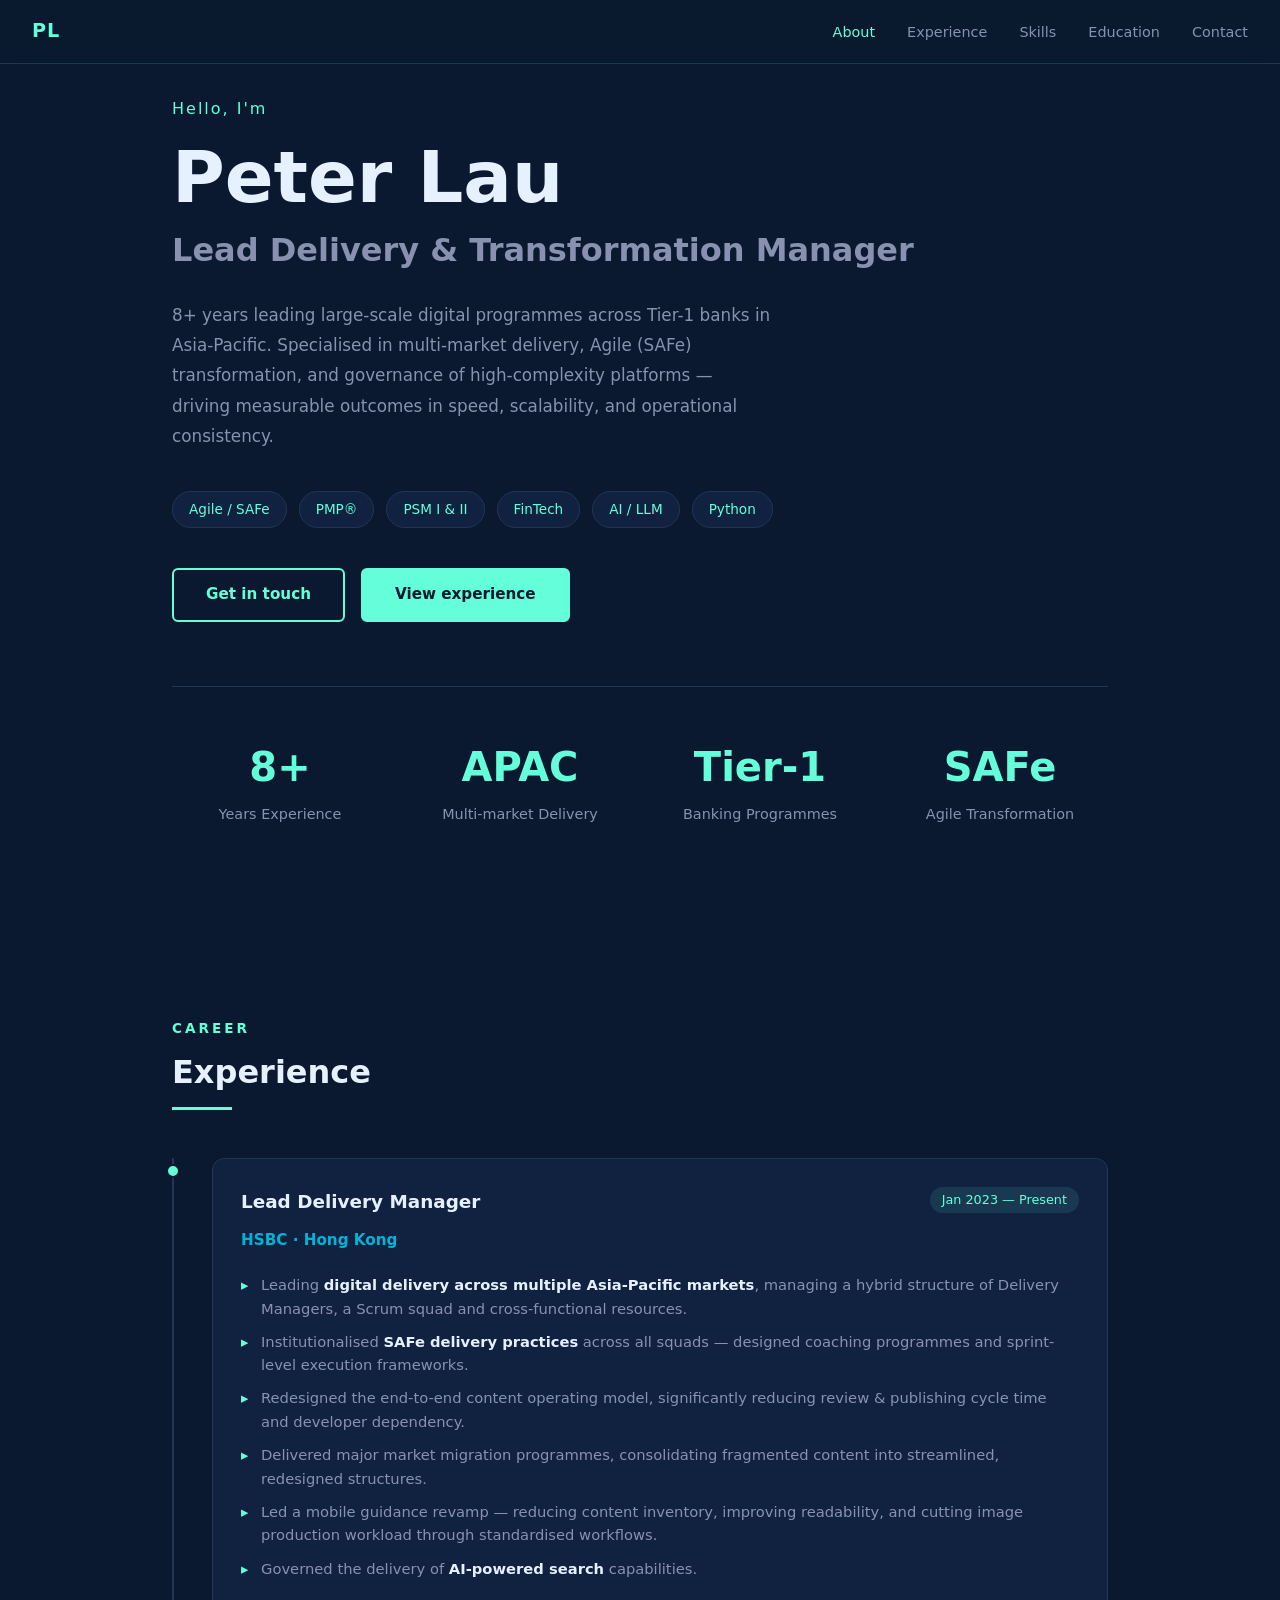
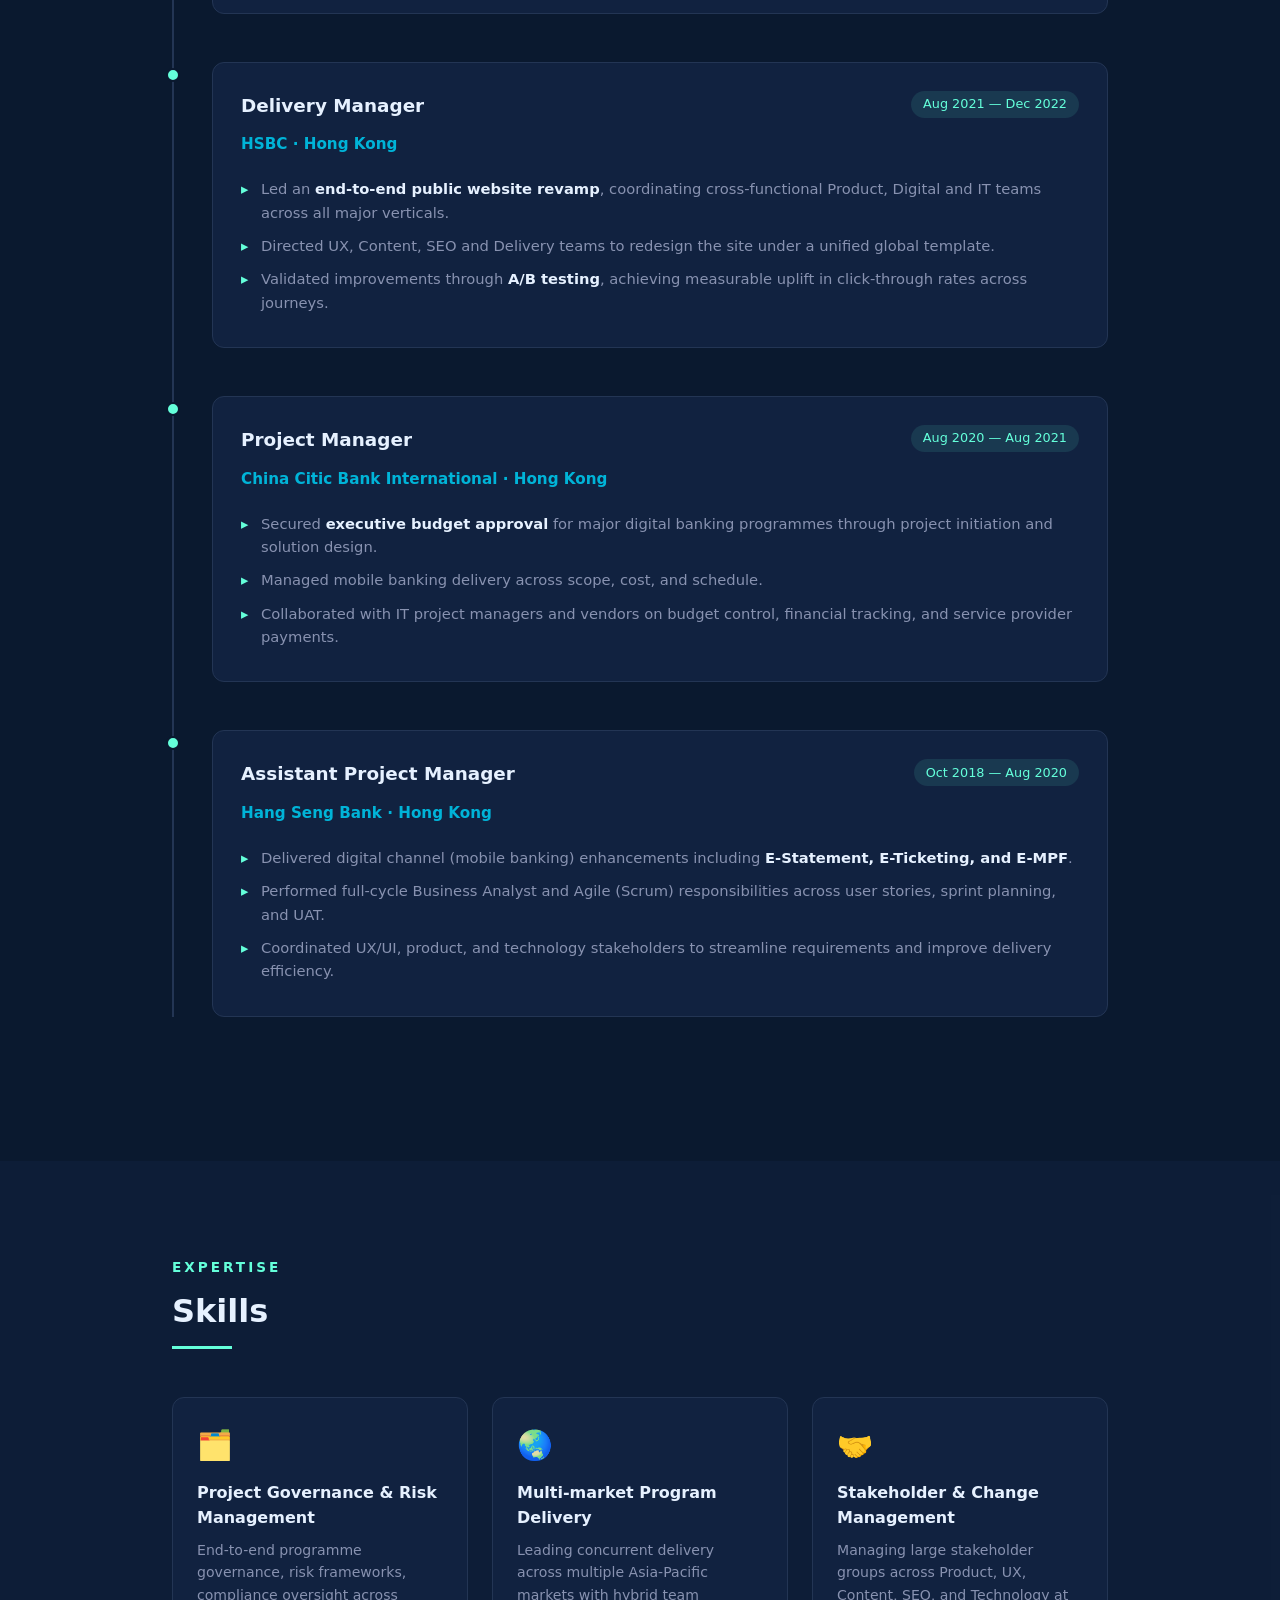
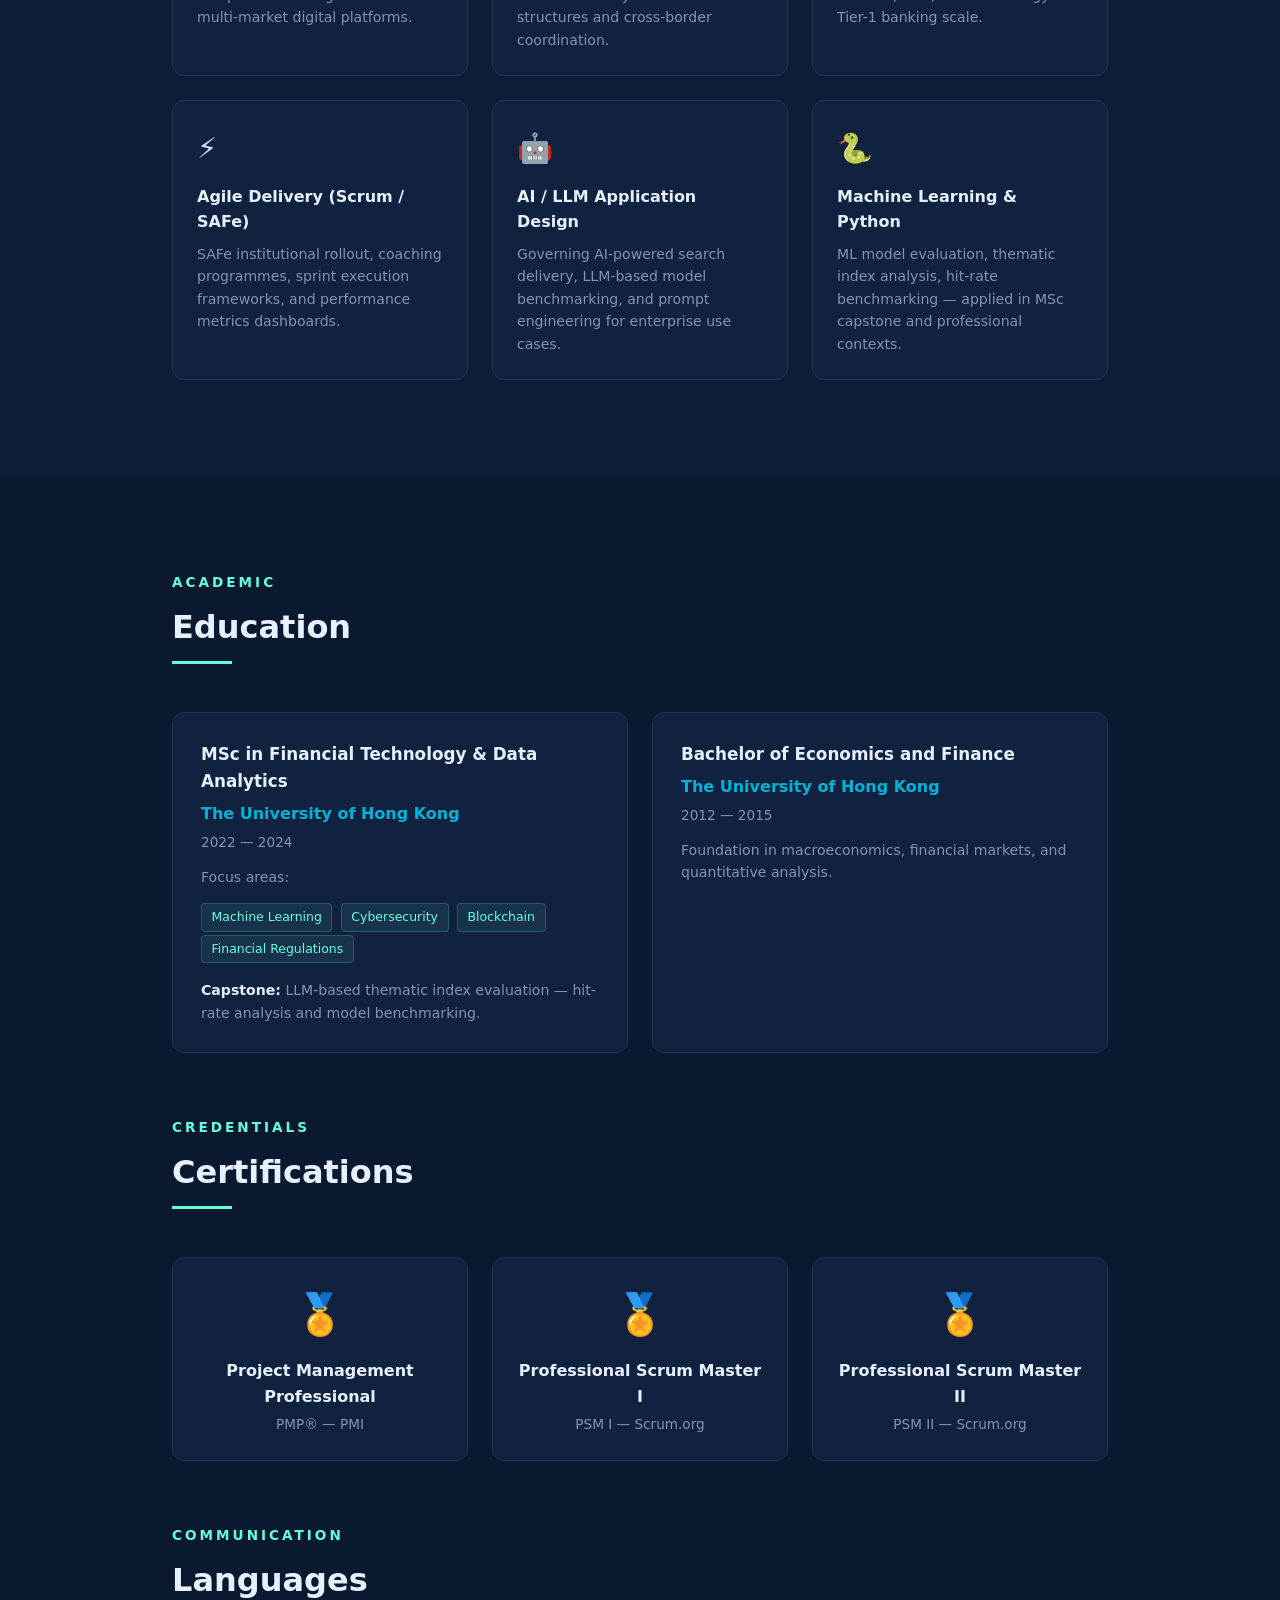
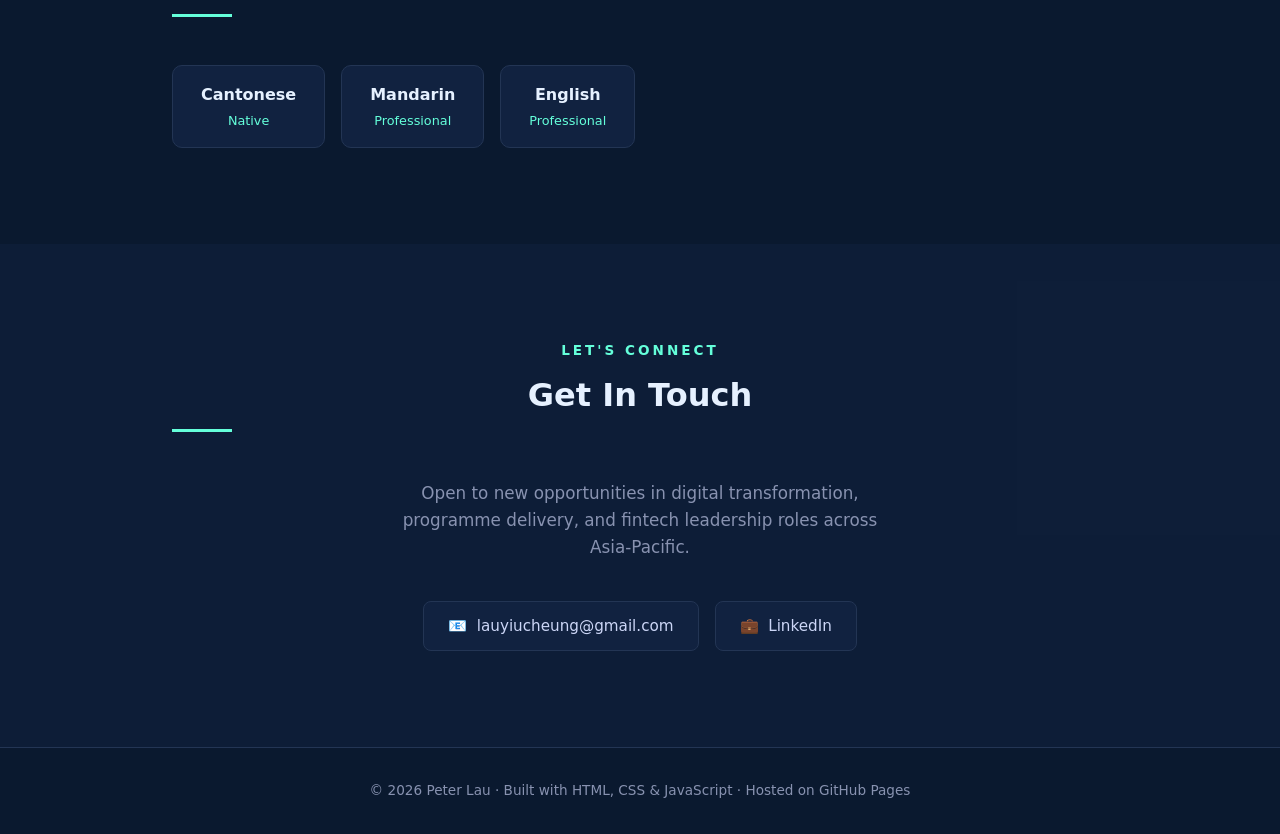
==== commit 8cfd05ed: "Remove GitHub profile link from contact section Reduces correlation between real name and GitHub act" ====
--- a/index.html
+++ b/index.html
@@ -580,9 +580,6 @@
       <a href="https://linkedin.com/in/peter-lau-1a276baa" target="_blank" class="contact-item">
         <span>💼</span> LinkedIn
       </a>
-      <a href="https://github.com/peterex2004" target="_blank" class="contact-item">
-        <span>🐙</span> GitHub
-      </a>
     </div>
   </div>
 </section>
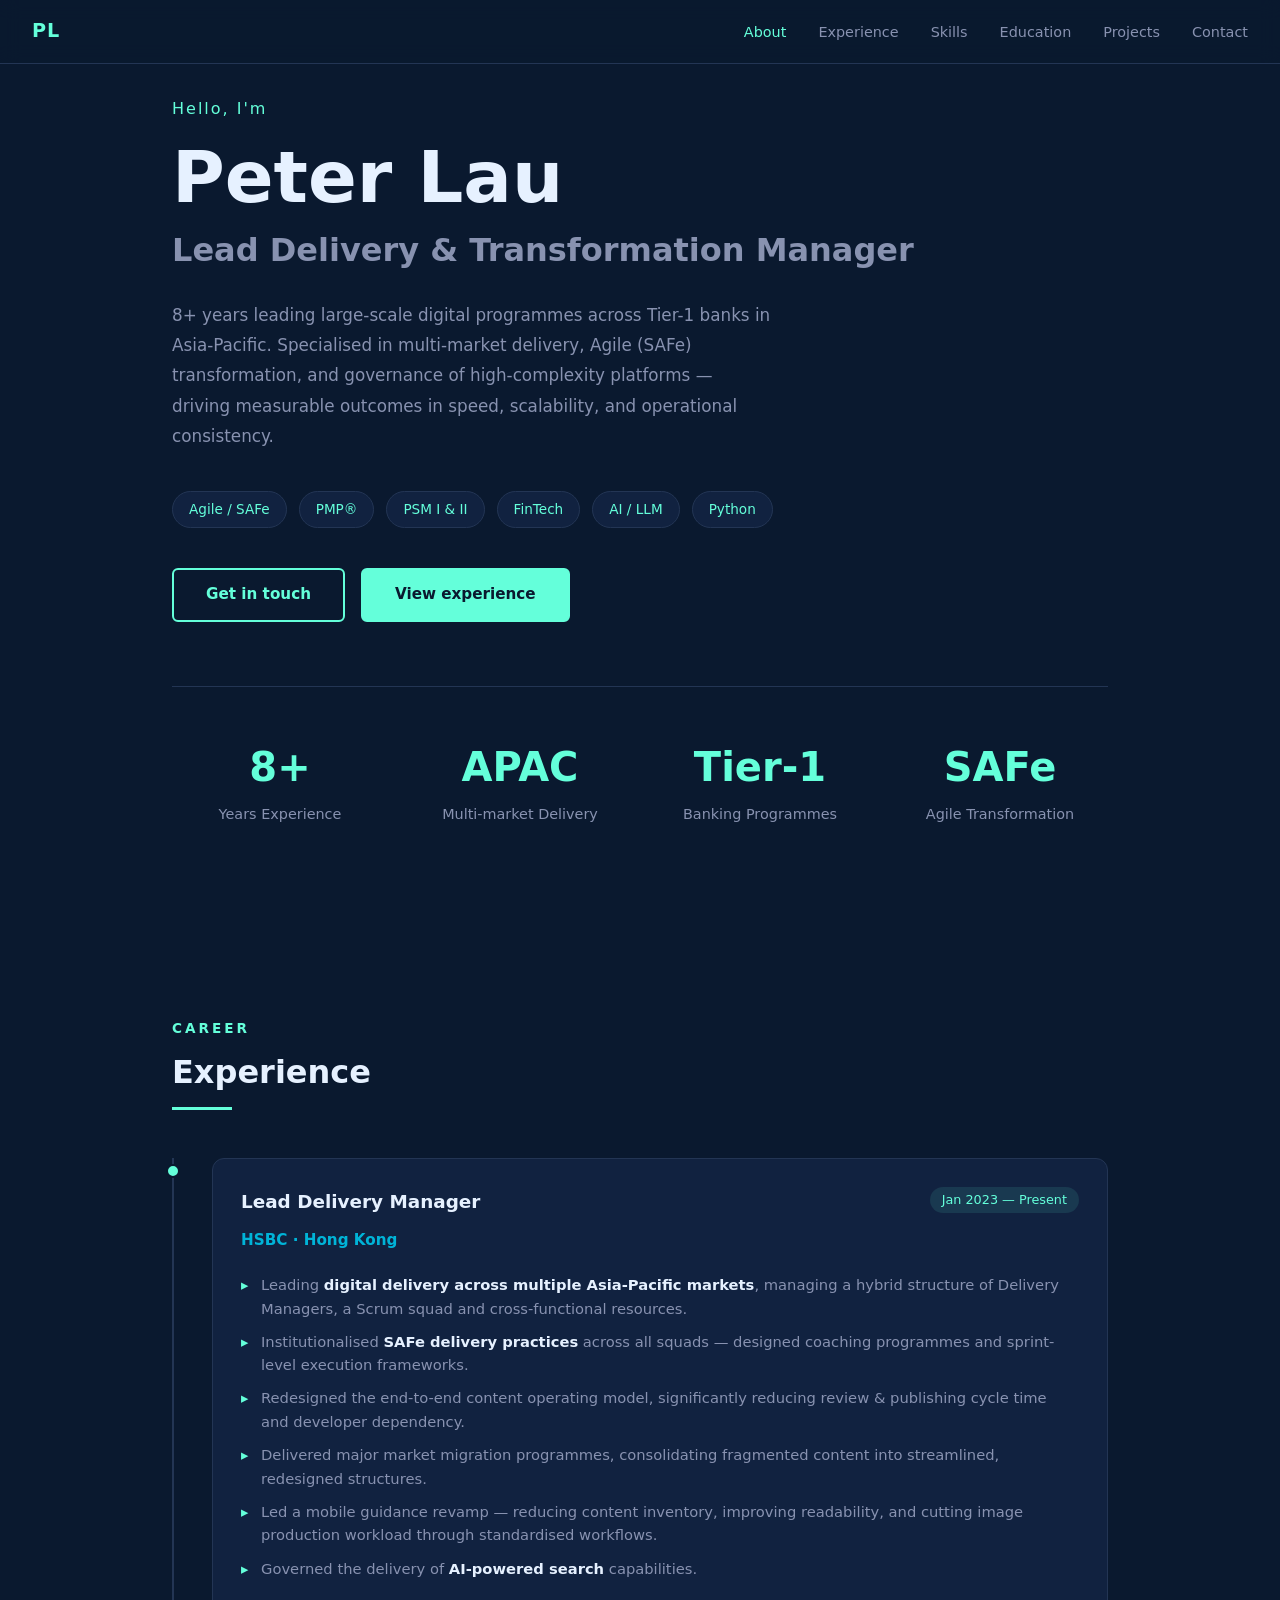
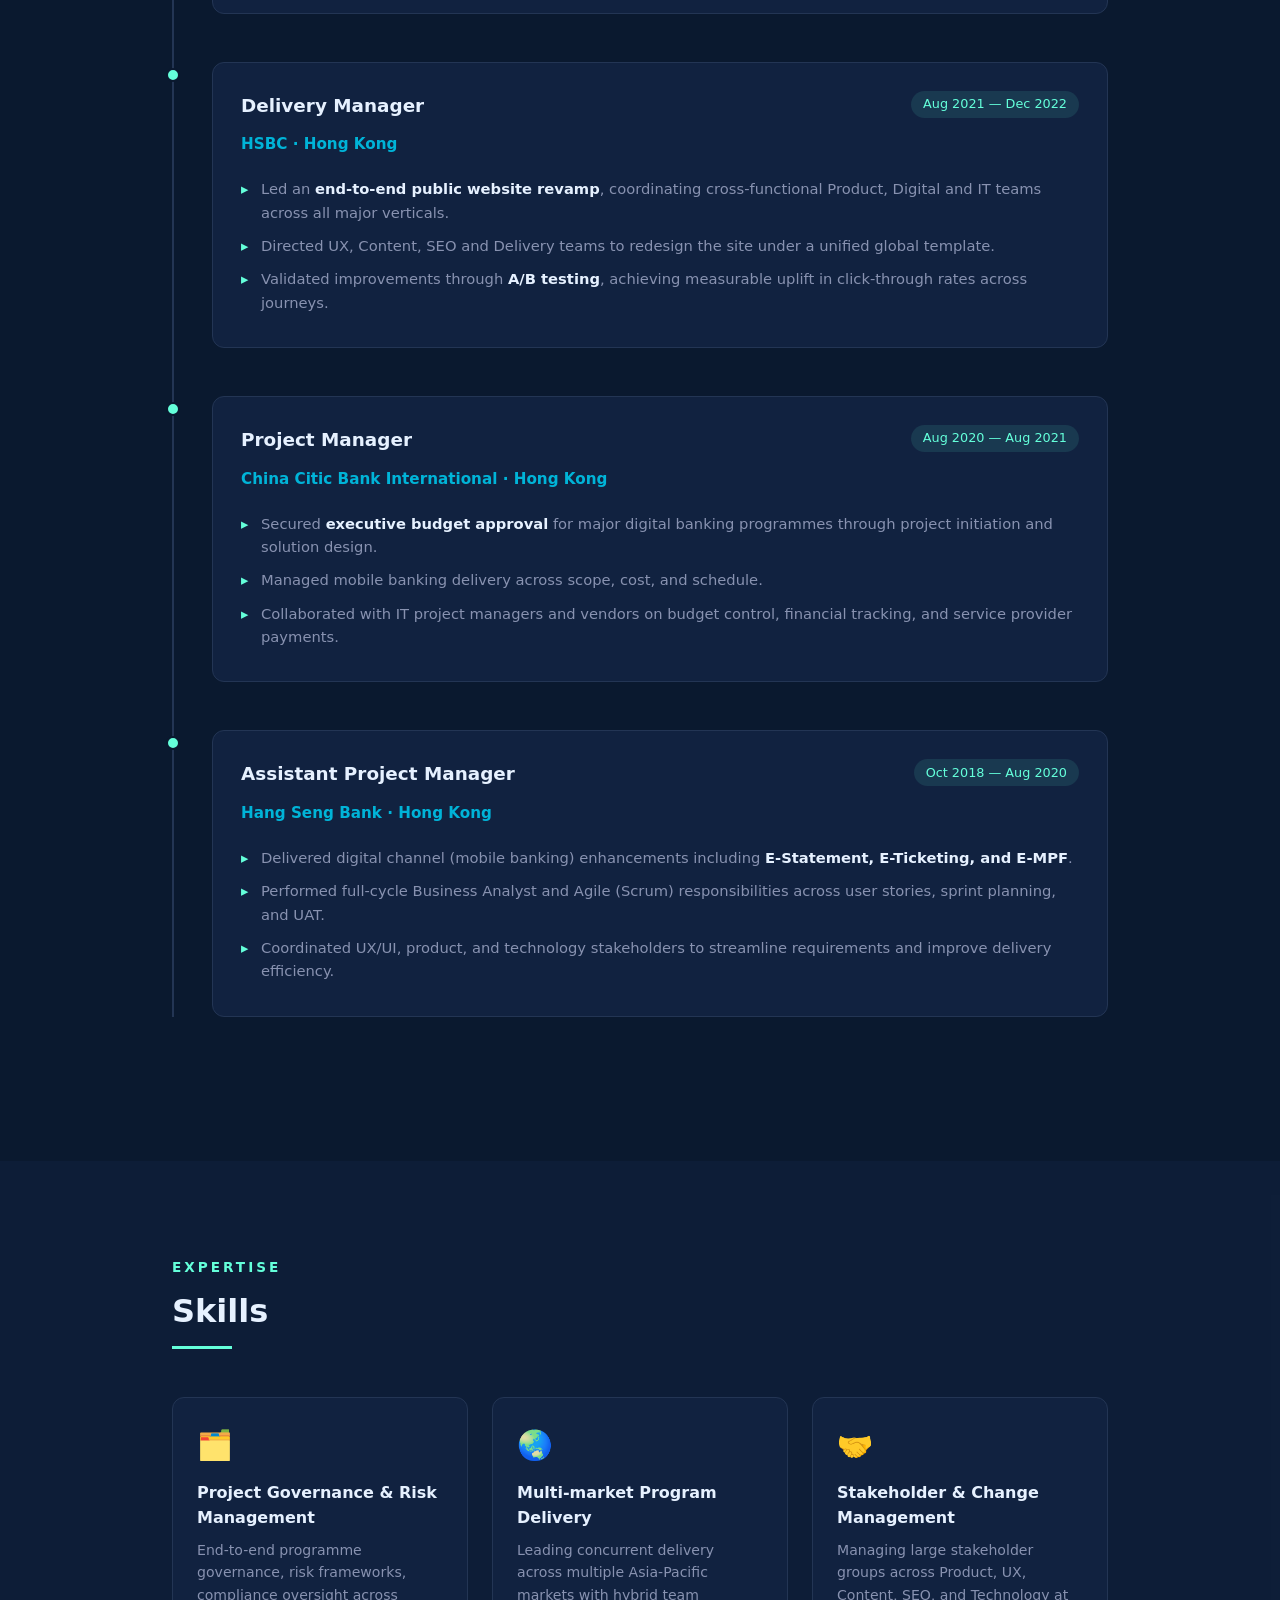
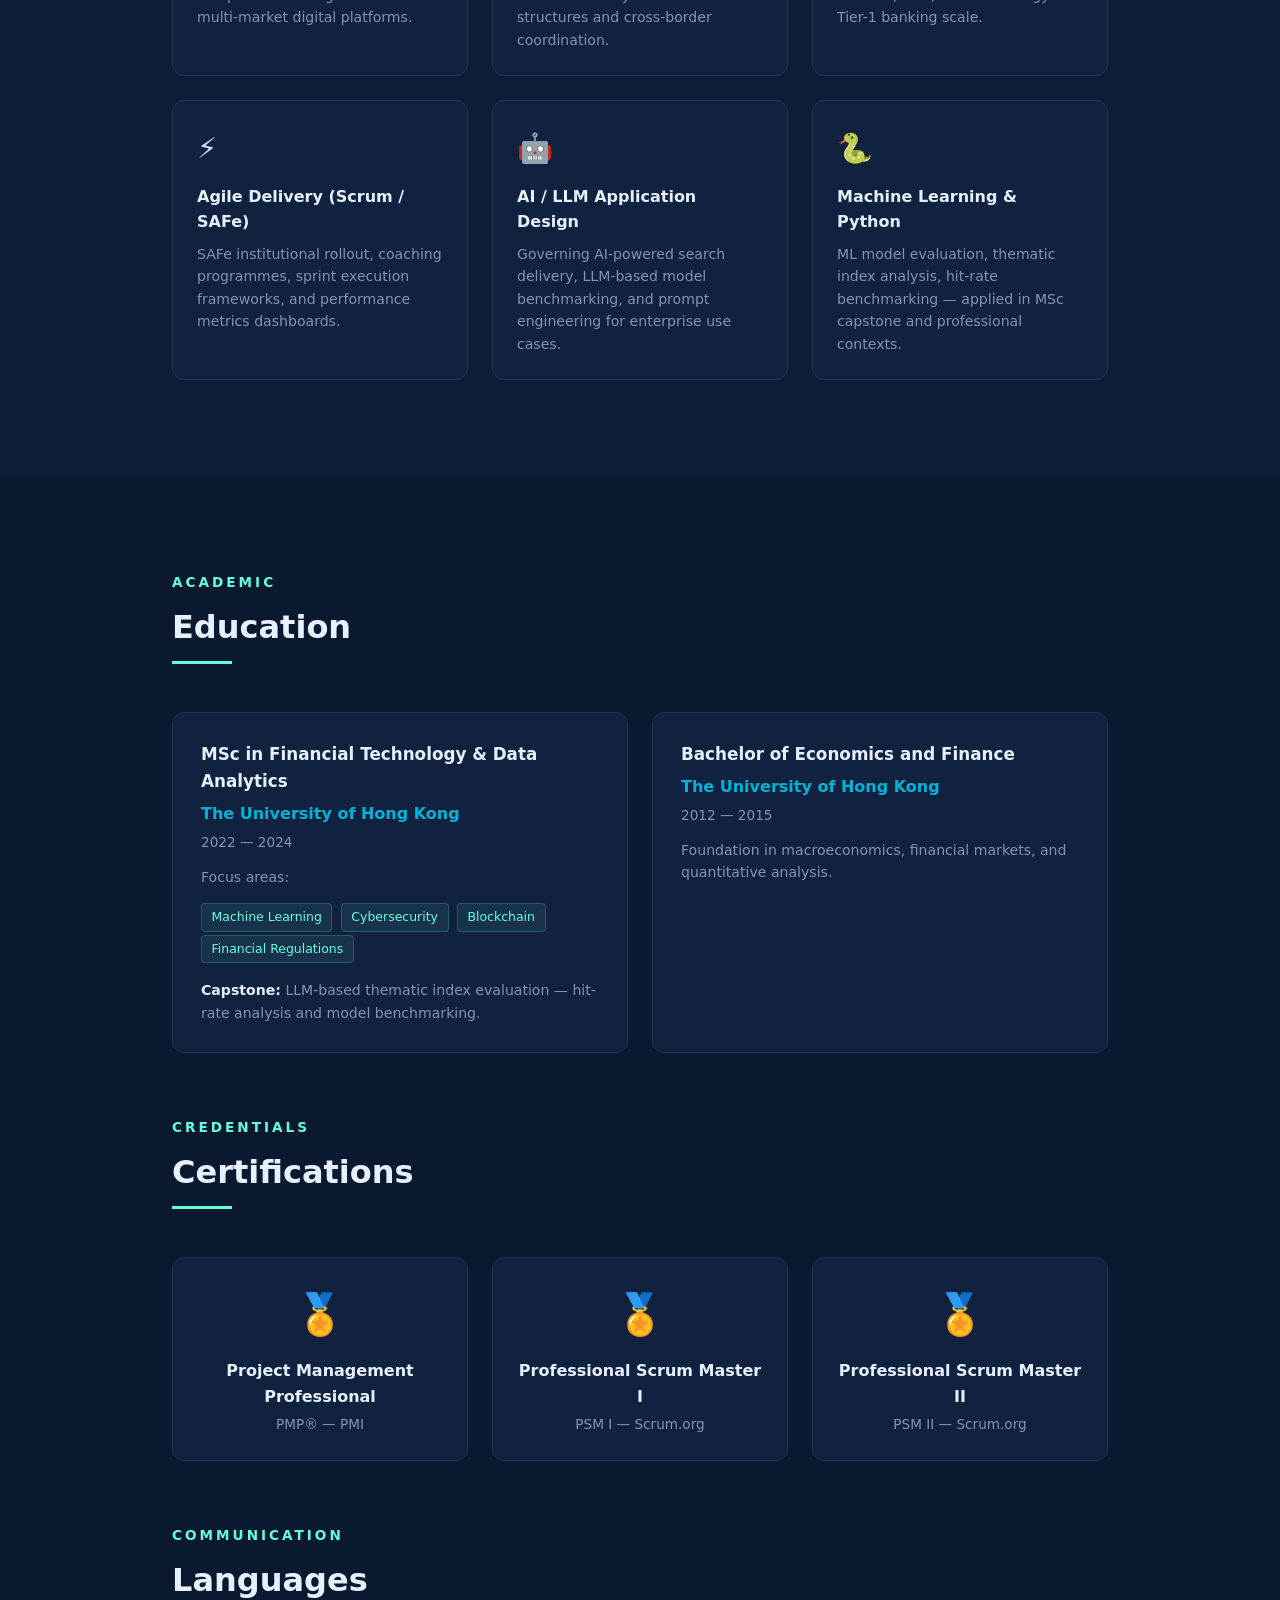
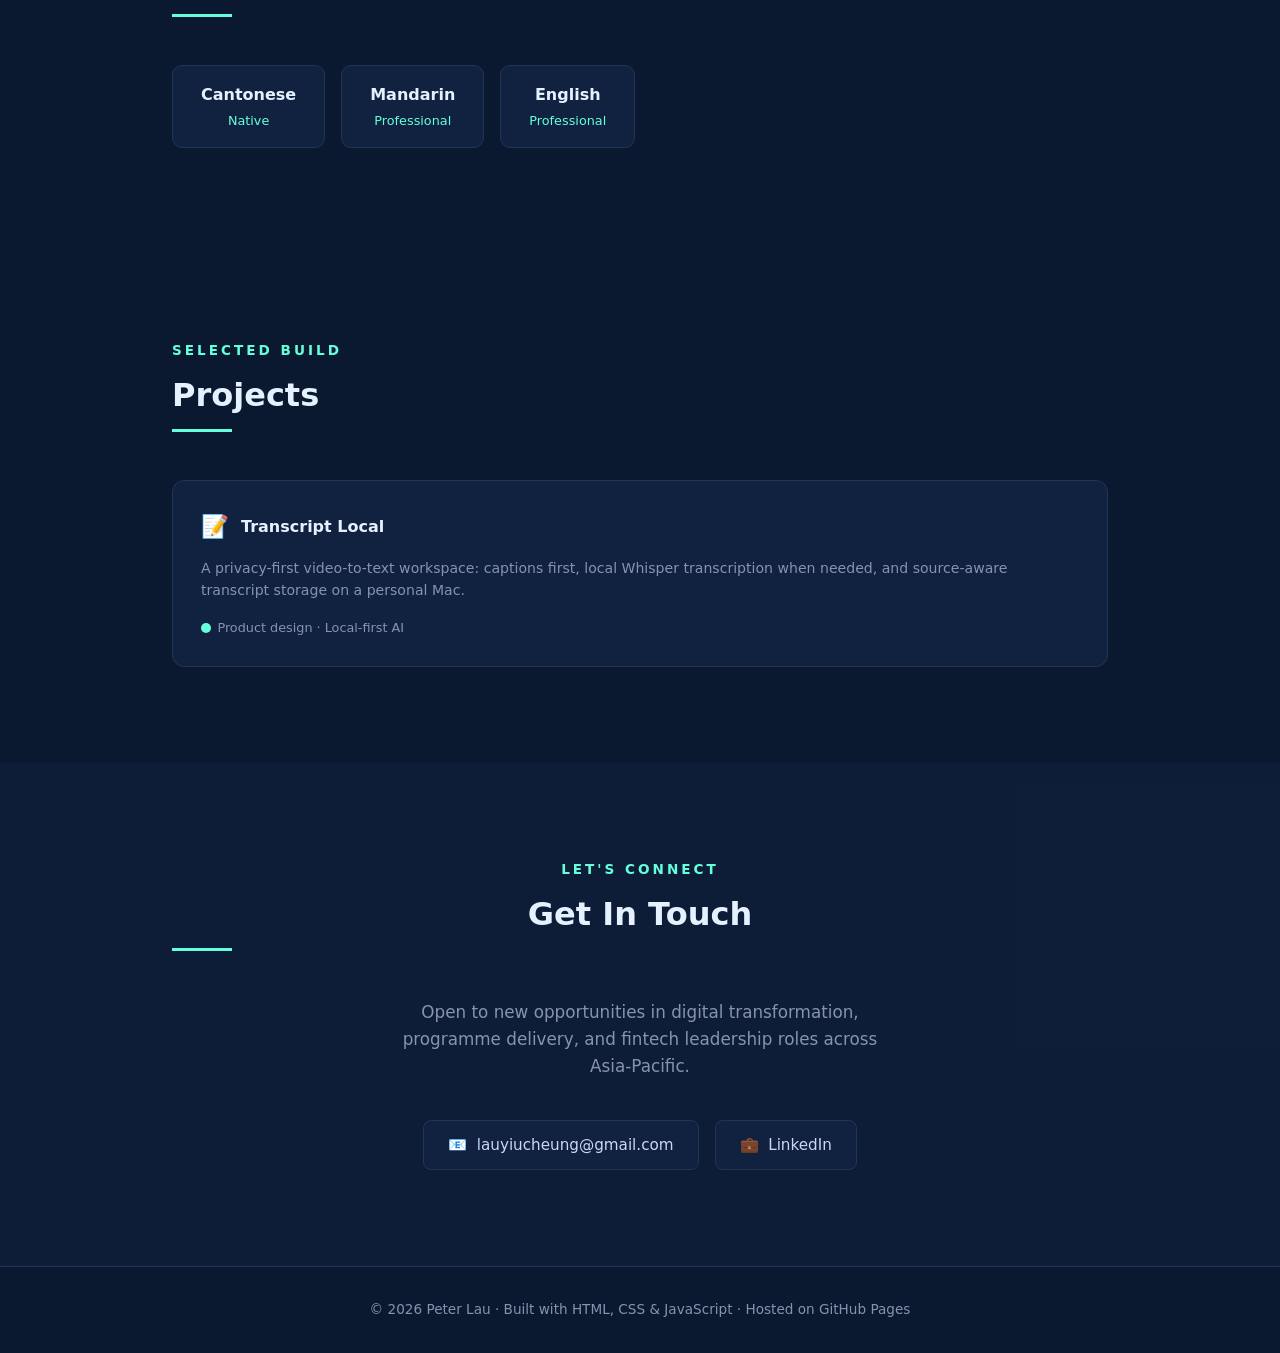
==== commit 6e4d46bc: "Add Transcript Local to portfolio homepage" ====
--- a/index.html
+++ b/index.html
@@ -296,9 +296,9 @@
 
     /* MOBILE */
     @media (max-width: 640px) {
-      nav { padding: 1rem; }
-      .nav-links { gap: 1rem; }
-      .nav-links a { font-size: 0.8rem; }
+      nav { padding: 0.8rem 0.7rem; }
+      .nav-links { gap: 0.5rem; }
+      .nav-links a { font-size: 0.68rem; }
       .timeline::before { display: none; }
       .timeline-item { padding-left: 0; }
       .timeline-dot { display: none; }
@@ -323,6 +323,7 @@
     <li><a href="#experience">Experience</a></li>
     <li><a href="#skills">Skills</a></li>
     <li><a href="#education">Education</a></li>
+    <li><a href="#projects">Projects</a></li>
     <li><a href="#contact">Contact</a></li>
   </ul>
 </nav>
@@ -565,6 +566,26 @@
   </div>
 </section>
 
+<!-- PROJECTS -->
+<section id="projects">
+  <div class="container">
+    <p class="section-label">Selected Build</p>
+    <h2 class="section-title">Projects</h2>
+    <div class="projects-grid">
+      <a href="project/video/" class="project-card">
+        <div class="project-header">
+          <span class="project-icon">📝</span>
+          <span class="project-name">Transcript Local</span>
+        </div>
+        <p class="project-desc">
+          A privacy-first video-to-text workspace: captions first, local Whisper transcription when needed, and source-aware transcript storage on a personal Mac.
+        </p>
+        <span class="project-lang"><span class="lang-dot" style="background:#64ffda"></span>Product design · Local-first AI</span>
+      </a>
+    </div>
+  </div>
+</section>
+
 <!-- CONTACT -->
 <section id="contact">
   <div class="container">
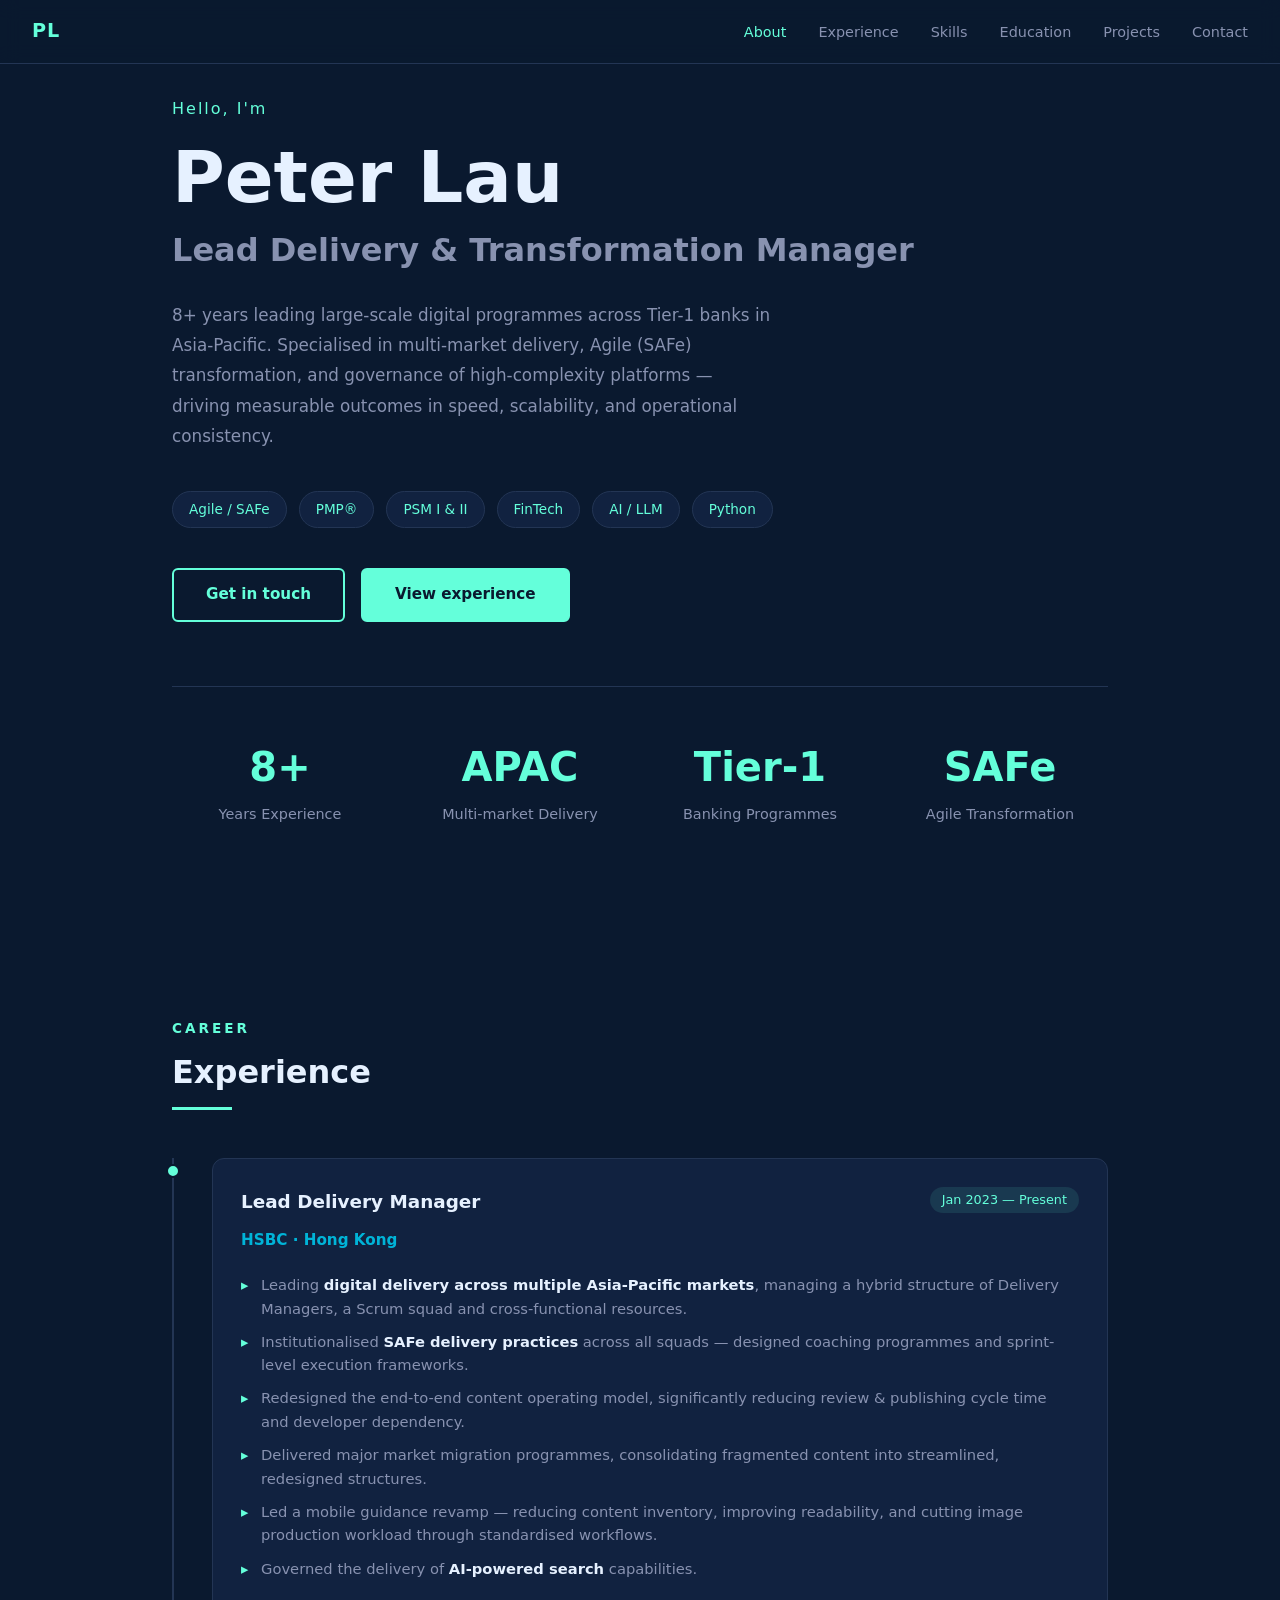
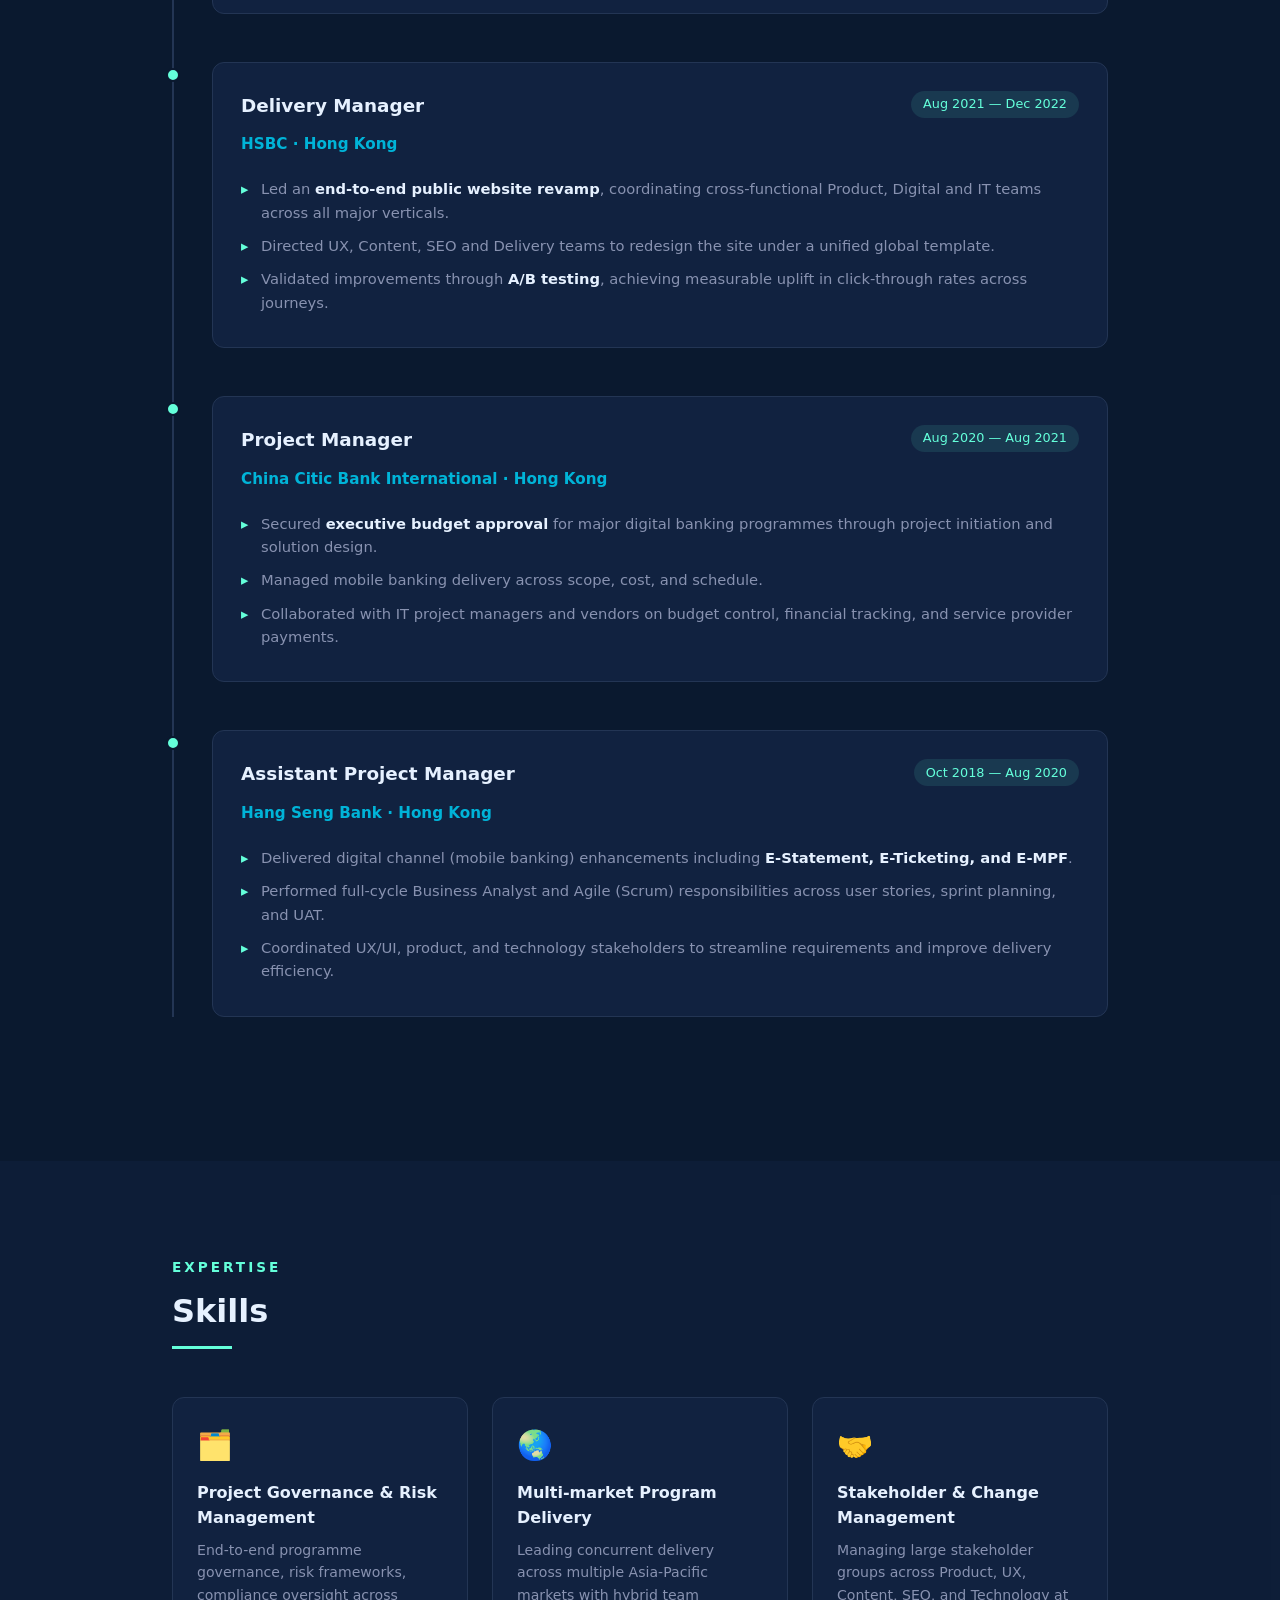
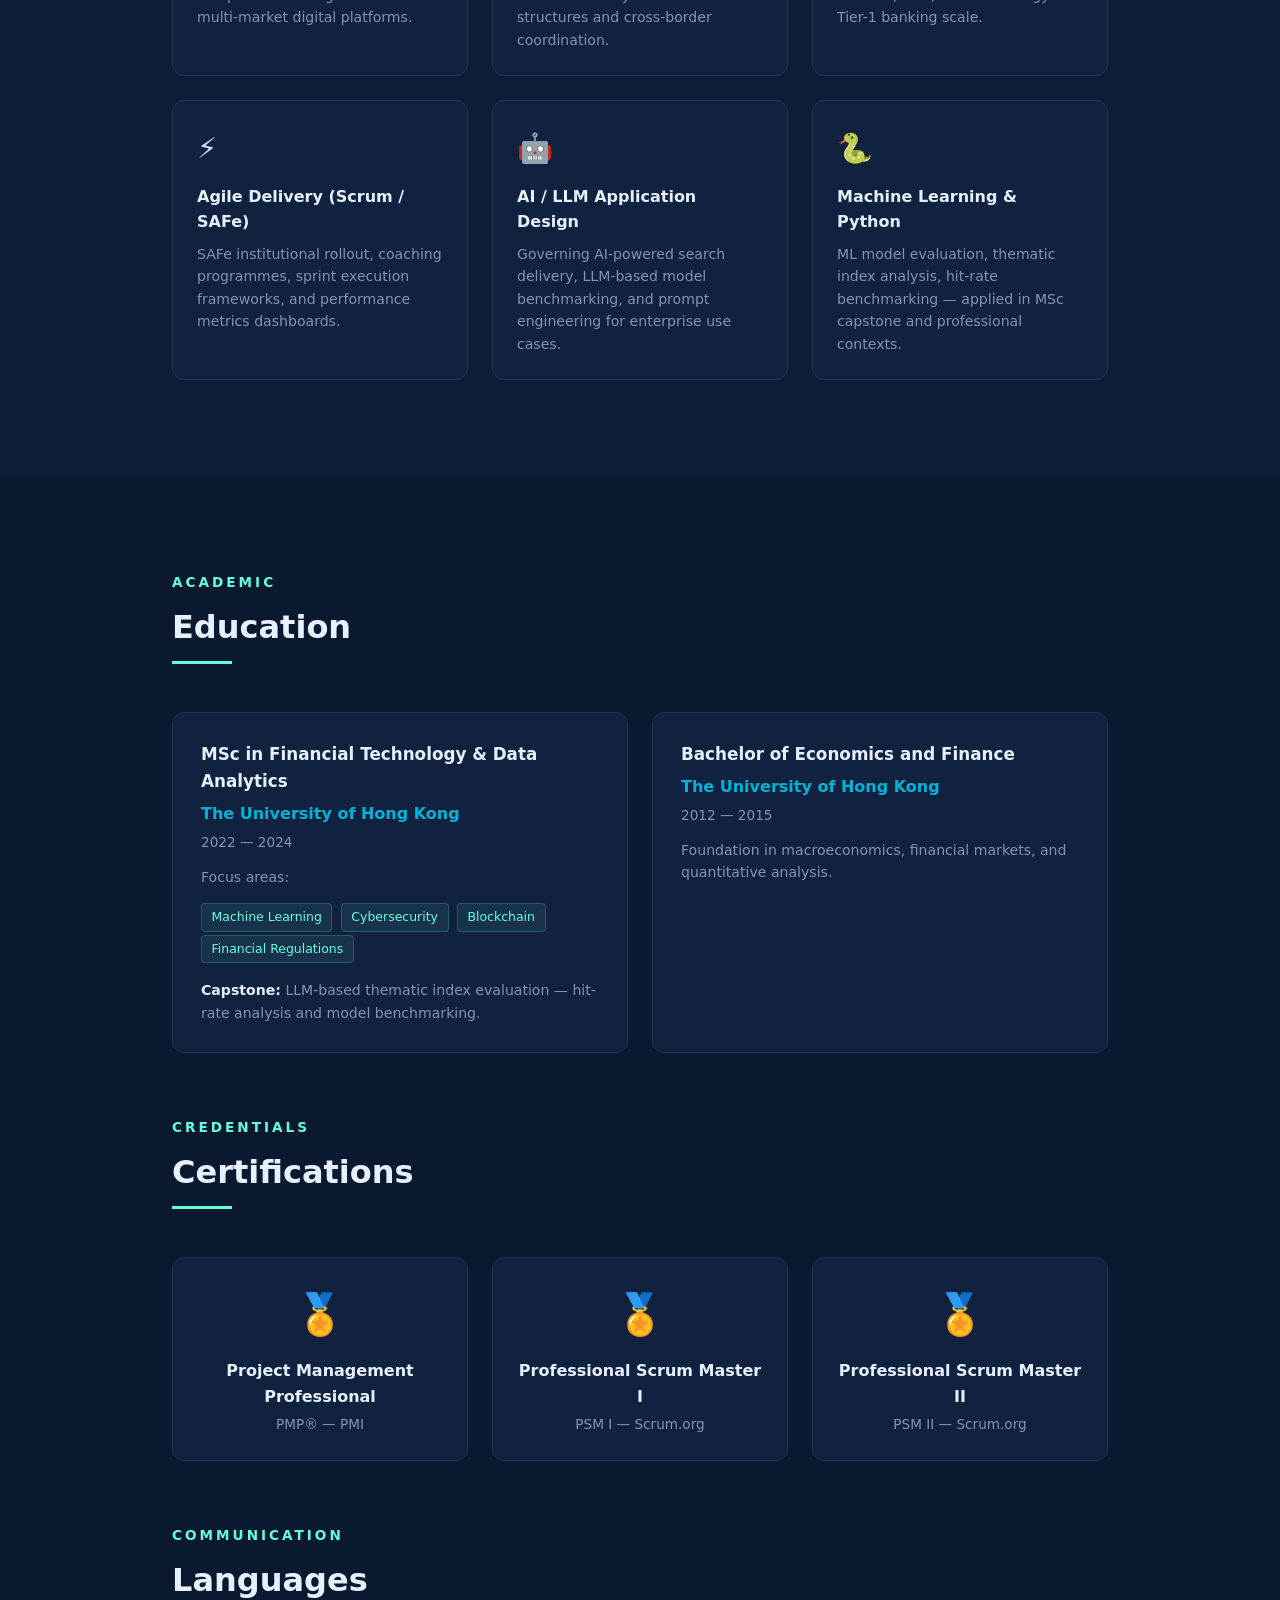
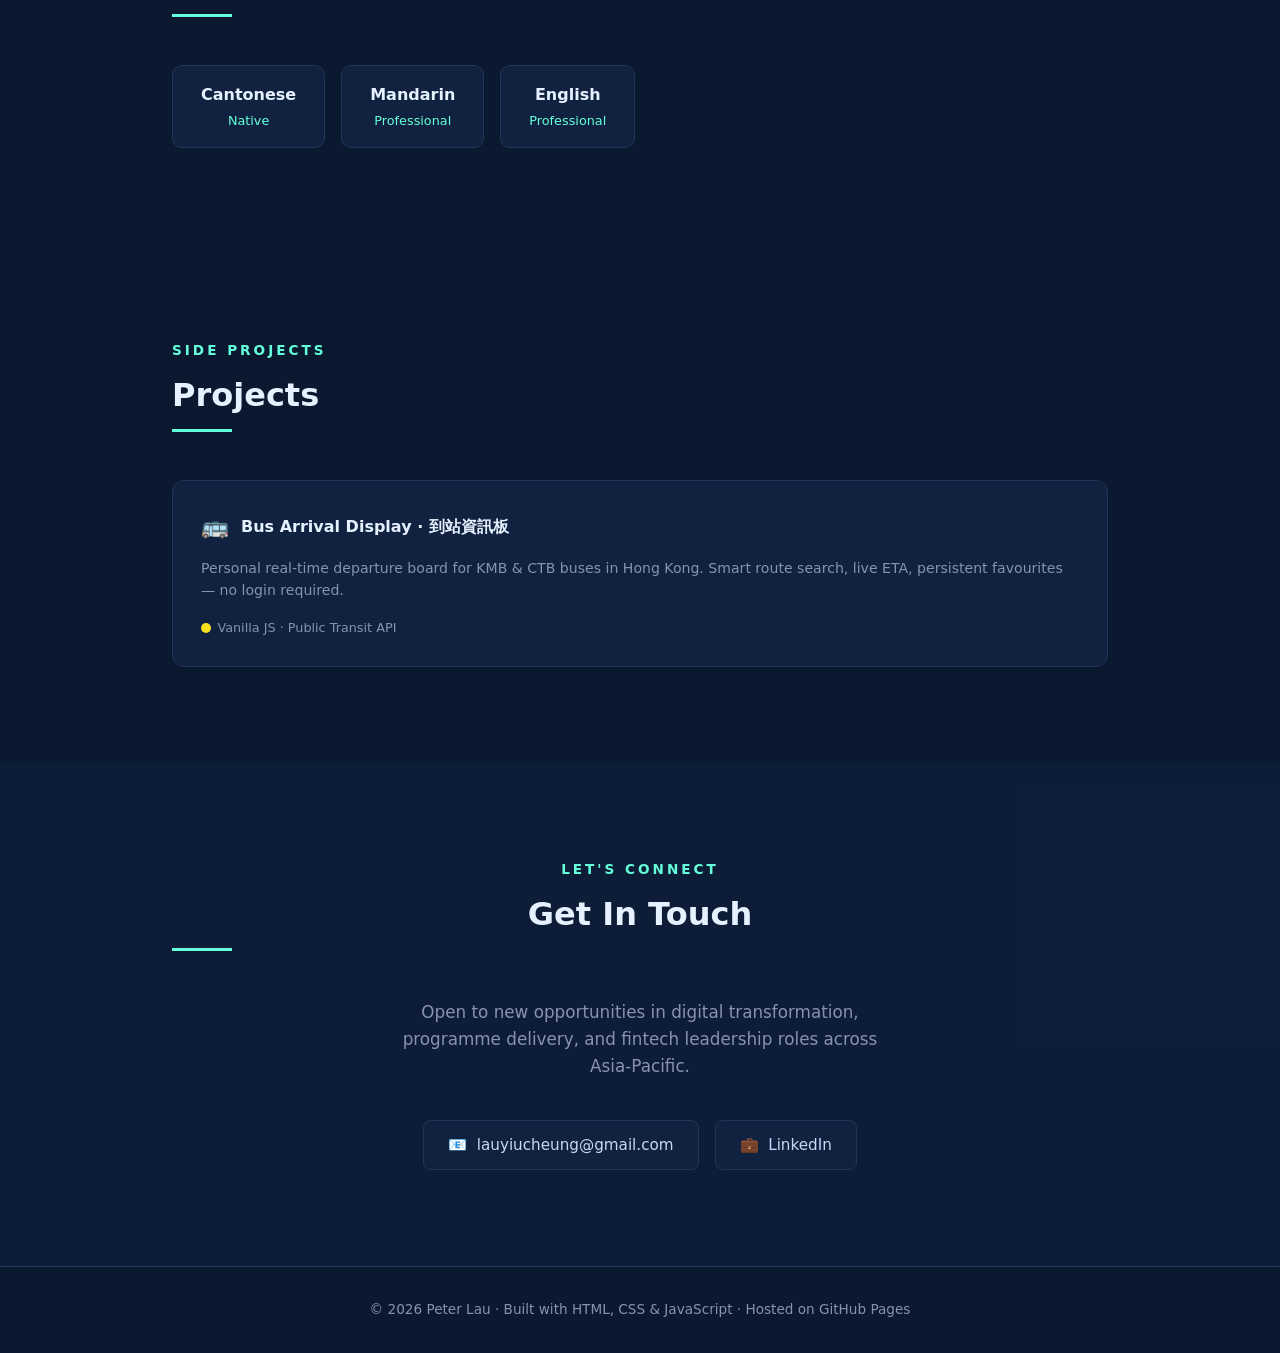
==== commit 2ef2b18b: "Add Projects section, bus display case study, and sync PWA-ready app to /project/bus/ - Add "Project" ====
--- a/index.html
+++ b/index.html
@@ -296,9 +296,9 @@
 
     /* MOBILE */
     @media (max-width: 640px) {
-      nav { padding: 0.8rem 0.7rem; }
-      .nav-links { gap: 0.5rem; }
-      .nav-links a { font-size: 0.68rem; }
+      nav { padding: 1rem; }
+      .nav-links { gap: 1rem; }
+      .nav-links a { font-size: 0.8rem; }
       .timeline::before { display: none; }
       .timeline-item { padding-left: 0; }
       .timeline-dot { display: none; }
@@ -569,18 +569,19 @@
 <!-- PROJECTS -->
 <section id="projects">
   <div class="container">
-    <p class="section-label">Selected Build</p>
+    <p class="section-label">Side Projects</p>
     <h2 class="section-title">Projects</h2>
     <div class="projects-grid">
-      <a href="project/video/" class="project-card">
+      <a href="/project/bus-display/" class="project-card fade-in">
         <div class="project-header">
-          <span class="project-icon">📝</span>
-          <span class="project-name">Transcript Local</span>
-        </div>
-        <p class="project-desc">
-          A privacy-first video-to-text workspace: captions first, local Whisper transcription when needed, and source-aware transcript storage on a personal Mac.
-        </p>
-        <span class="project-lang"><span class="lang-dot" style="background:#64ffda"></span>Product design · Local-first AI</span>
+          <span class="project-icon">🚌</span>
+          <span class="project-name">Bus Arrival Display · 到站資訊板</span>
+        </div>
+        <p class="project-desc">Personal real-time departure board for KMB &amp; CTB buses in Hong Kong. Smart route search, live ETA, persistent favourites — no login required.</p>
+        <span class="project-lang">
+          <span class="lang-dot" style="background:#f7df1e"></span>
+          Vanilla JS · Public Transit API
+        </span>
       </a>
     </div>
   </div>
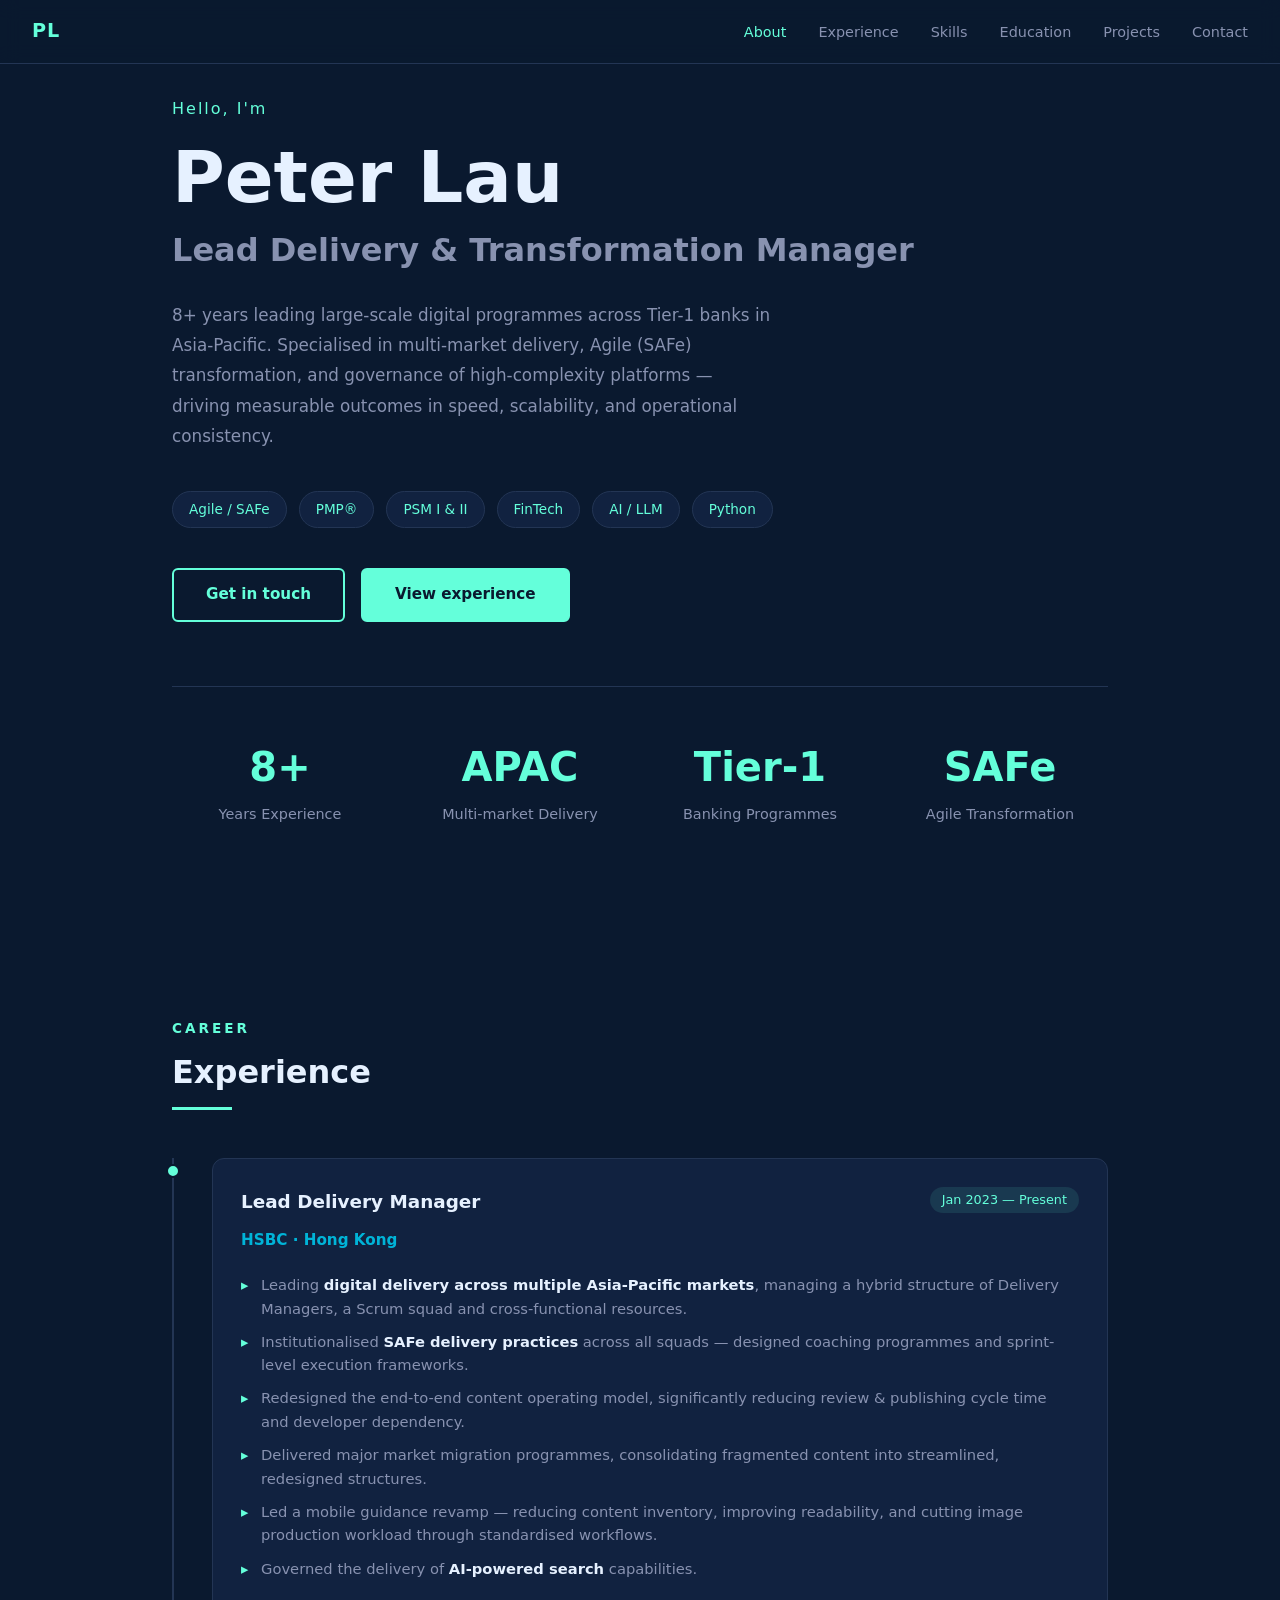
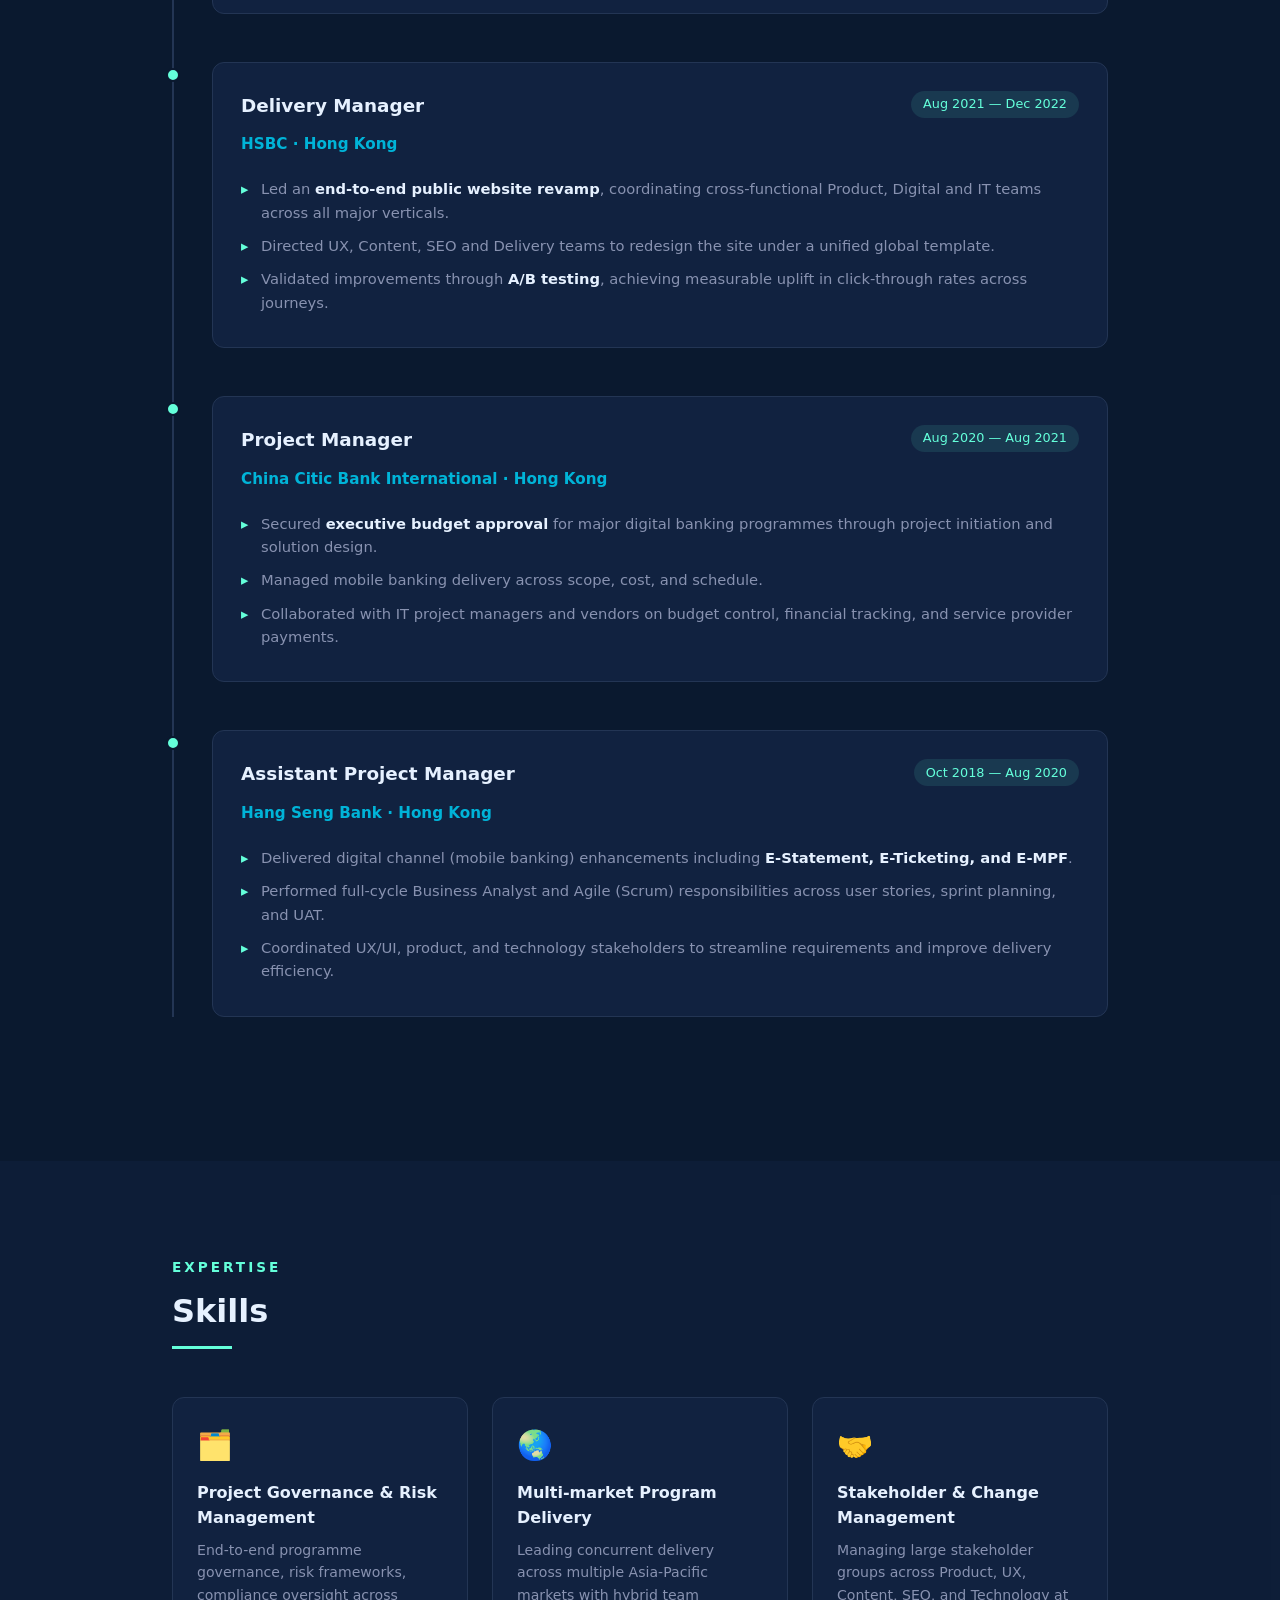
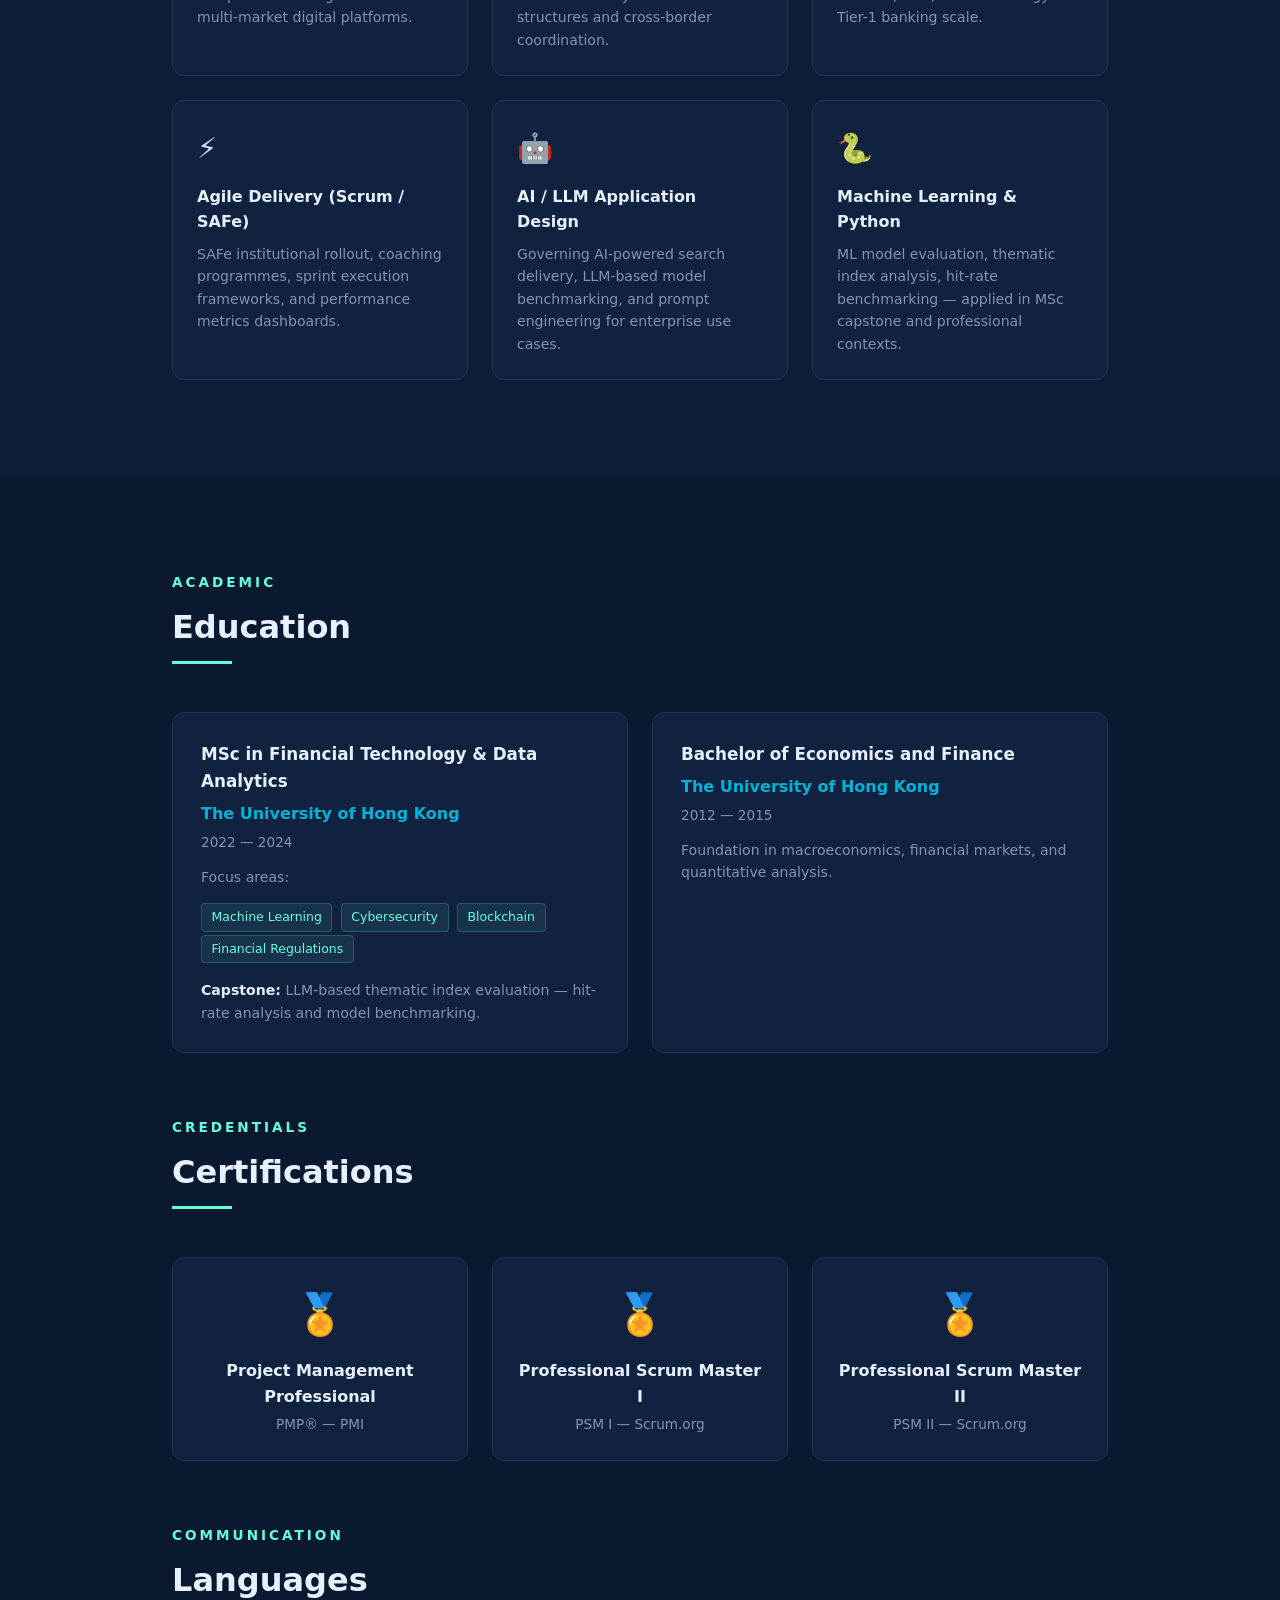
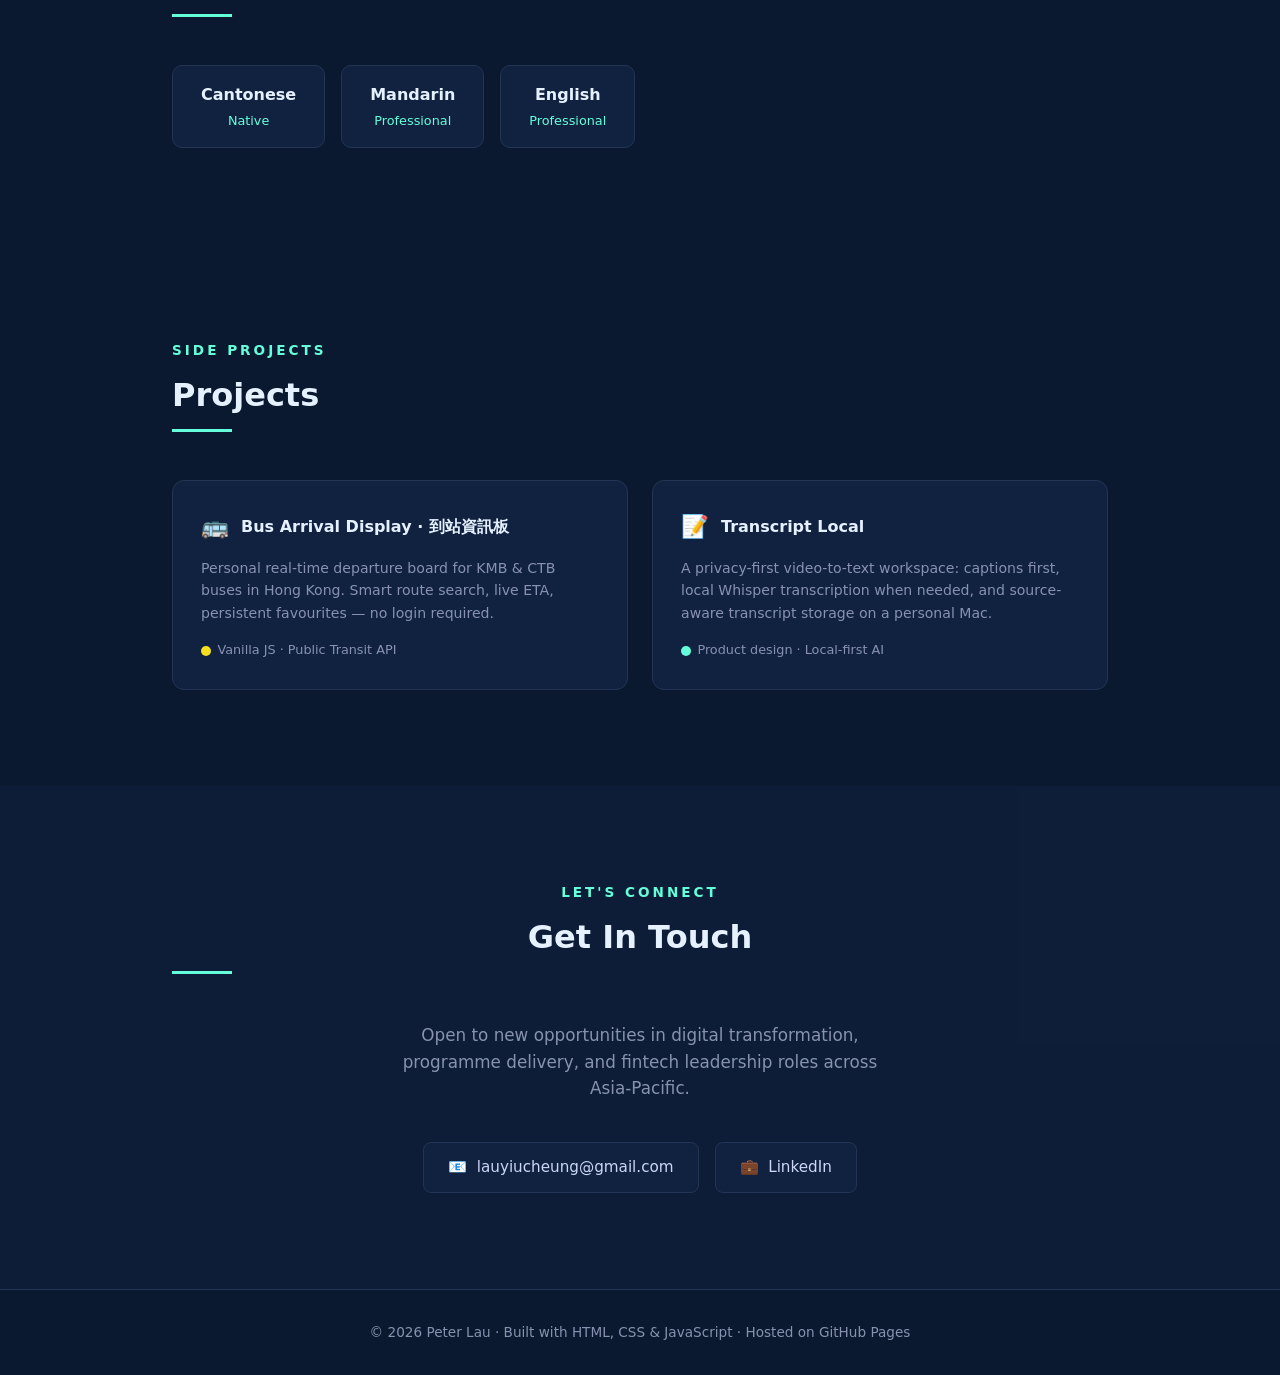
==== commit 66048c4a: "Merge origin/main: reconcile Projects section with Transcript Local + Bus Display cards Both branche" ====
--- a/index.html
+++ b/index.html
@@ -296,9 +296,9 @@
 
     /* MOBILE */
     @media (max-width: 640px) {
-      nav { padding: 1rem; }
-      .nav-links { gap: 1rem; }
-      .nav-links a { font-size: 0.8rem; }
+      nav { padding: 0.8rem 0.7rem; }
+      .nav-links { gap: 0.5rem; }
+      .nav-links a { font-size: 0.68rem; }
       .timeline::before { display: none; }
       .timeline-item { padding-left: 0; }
       .timeline-dot { display: none; }
@@ -583,6 +583,16 @@
           Vanilla JS · Public Transit API
         </span>
       </a>
+      <a href="project/video/" class="project-card fade-in">
+        <div class="project-header">
+          <span class="project-icon">📝</span>
+          <span class="project-name">Transcript Local</span>
+        </div>
+        <p class="project-desc">
+          A privacy-first video-to-text workspace: captions first, local Whisper transcription when needed, and source-aware transcript storage on a personal Mac.
+        </p>
+        <span class="project-lang"><span class="lang-dot" style="background:#64ffda"></span>Product design · Local-first AI</span>
+      </a>
     </div>
   </div>
 </section>
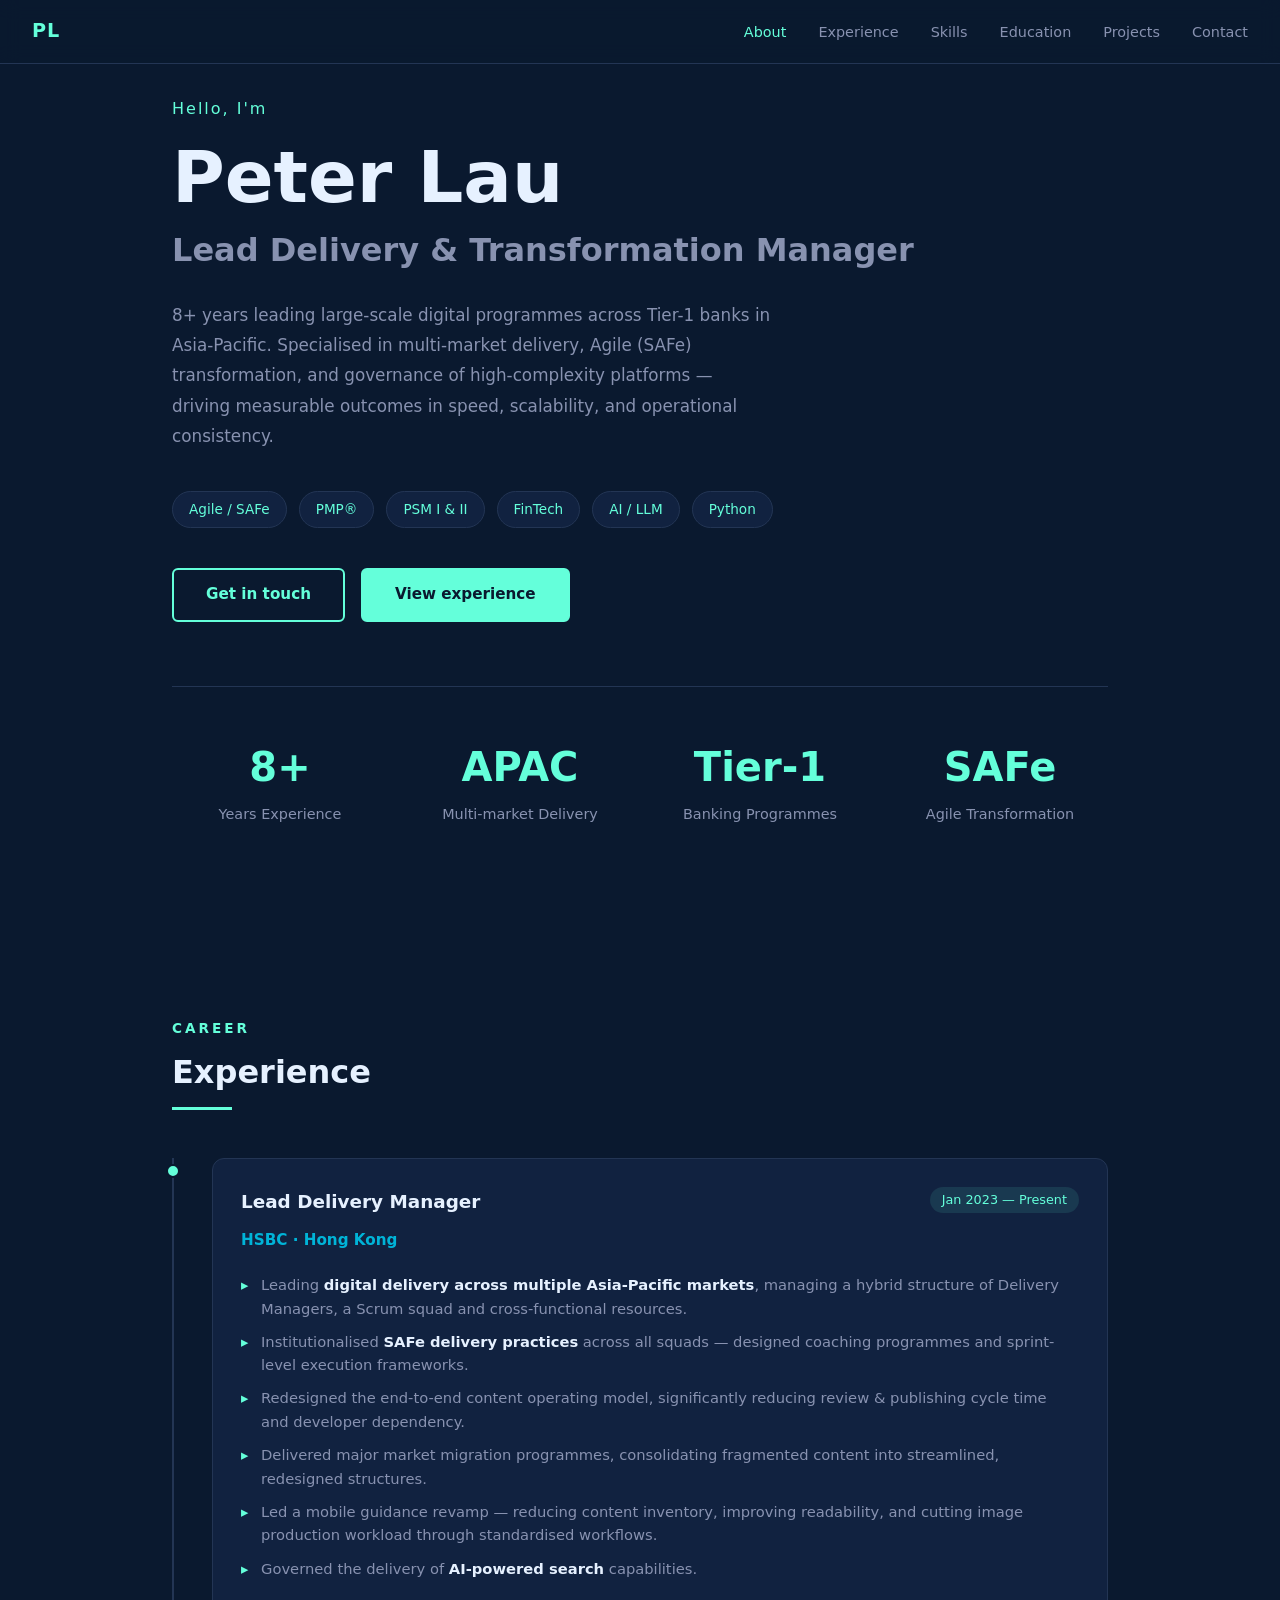
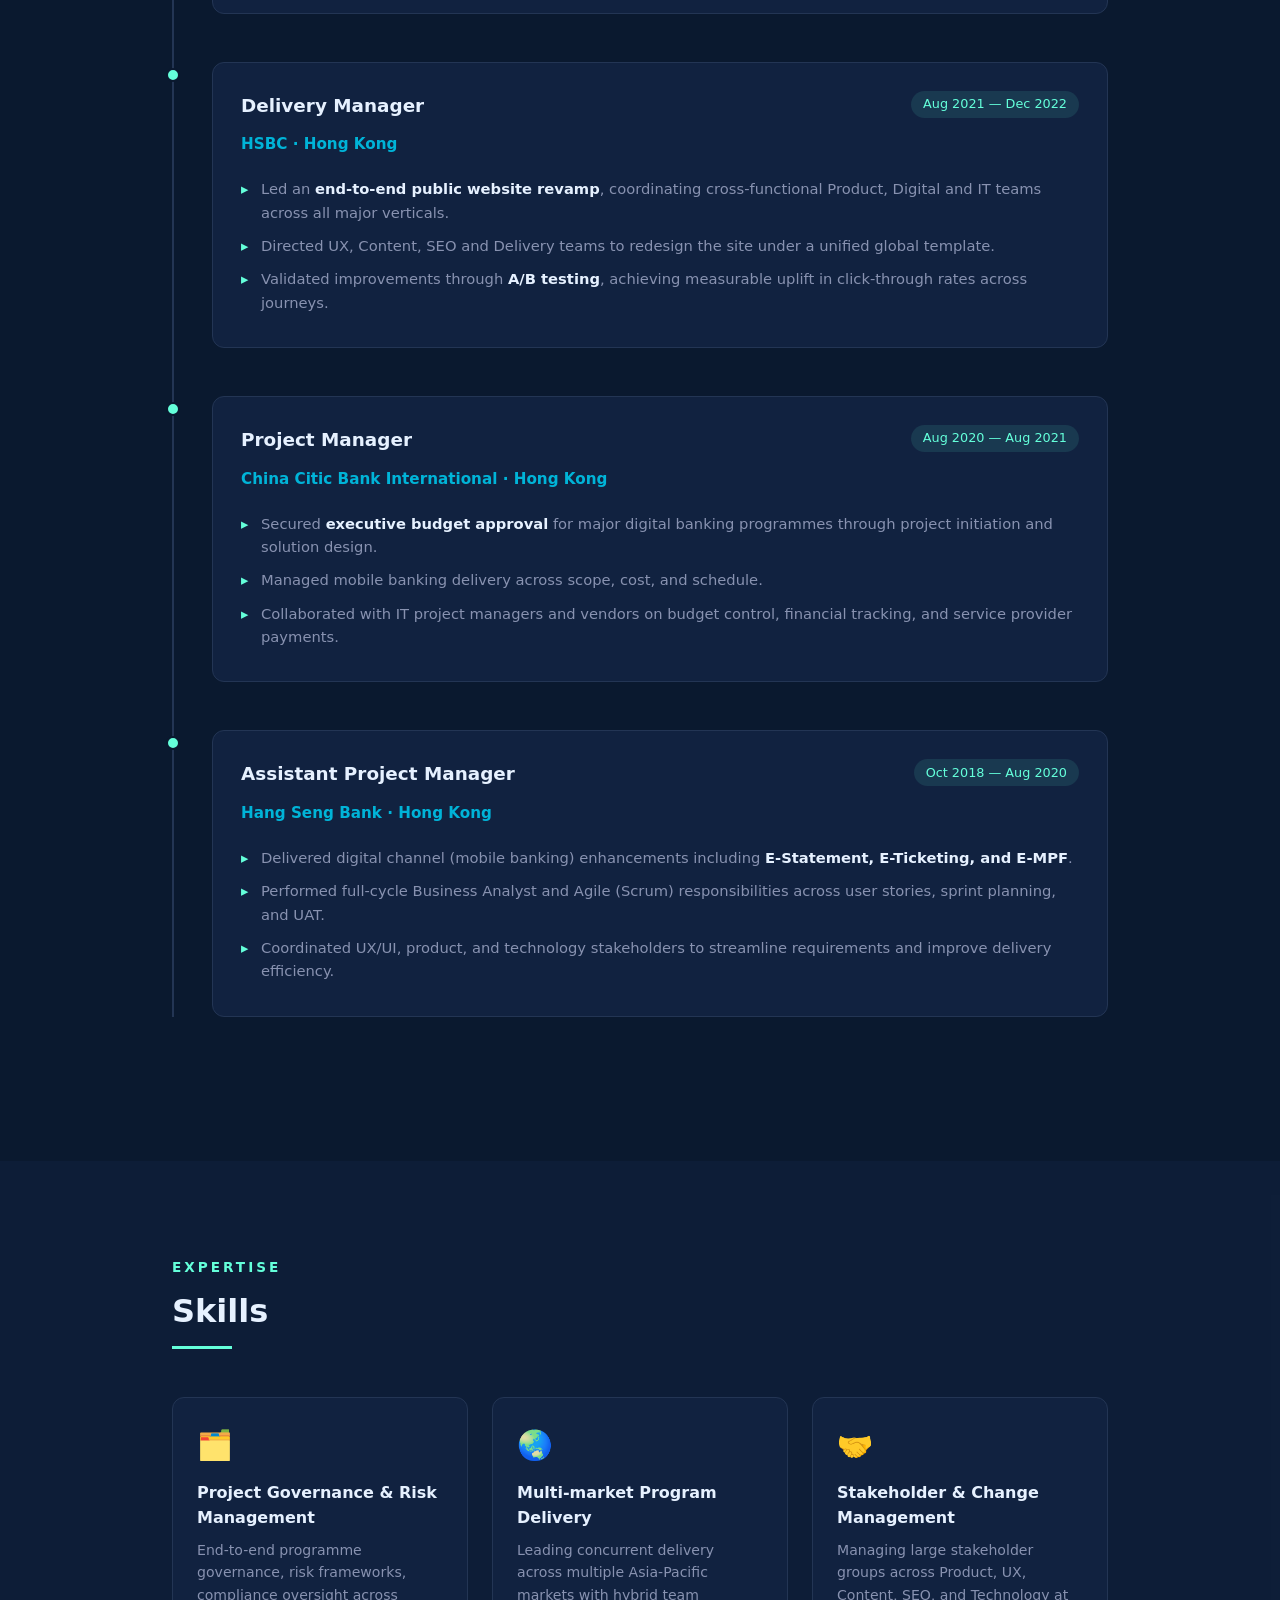
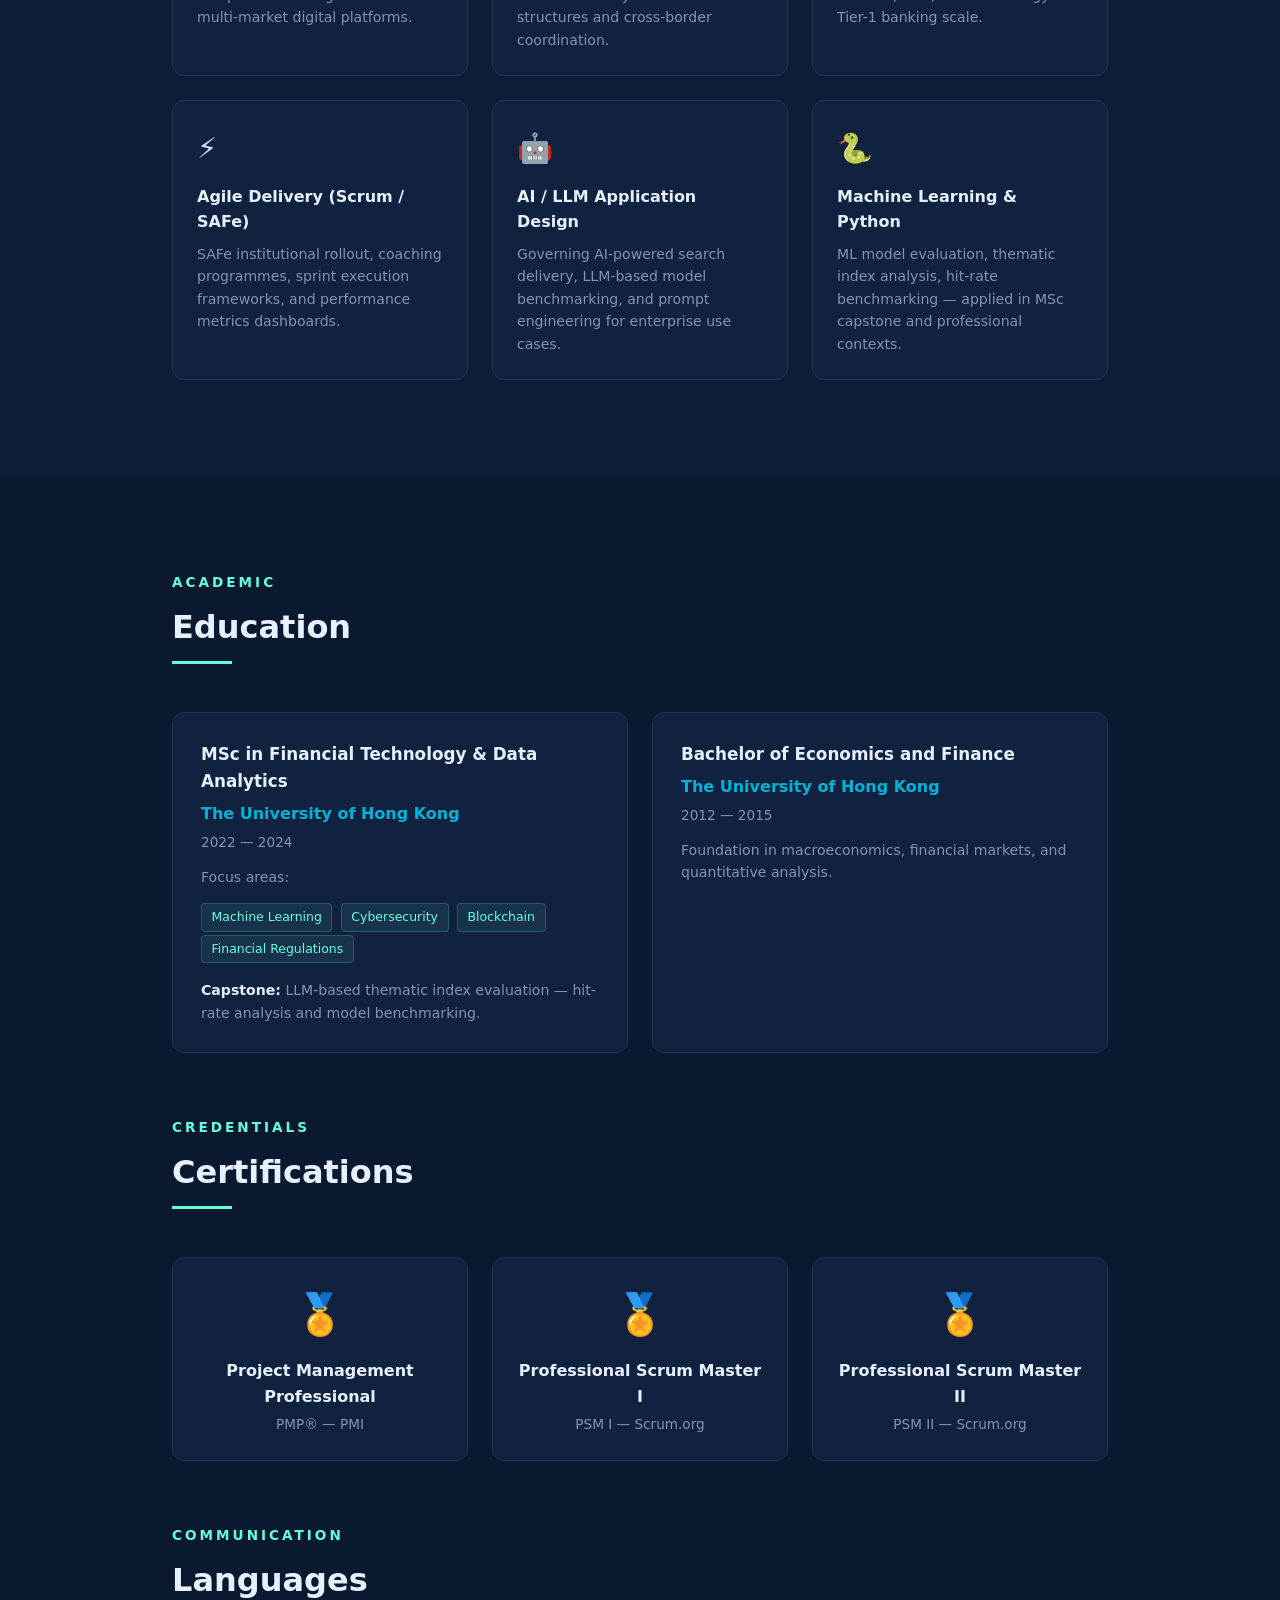
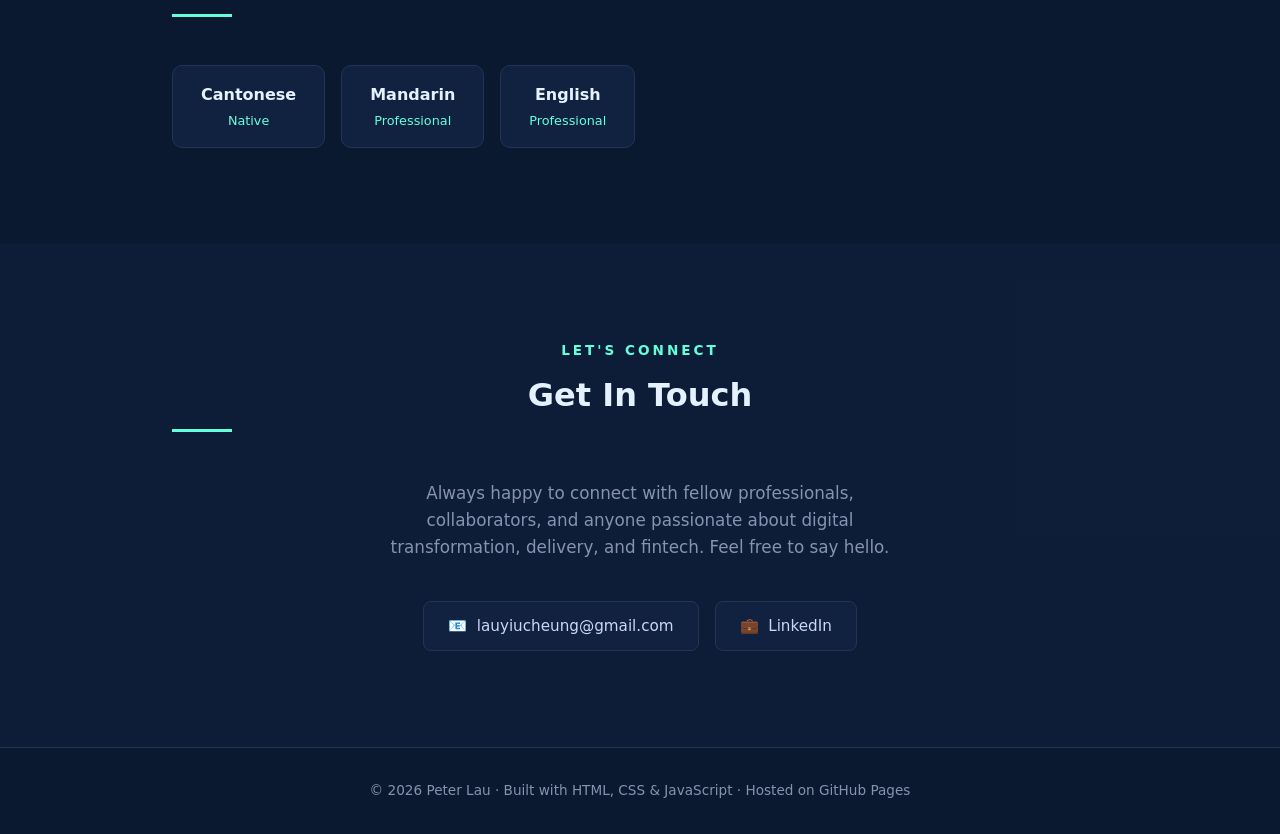
==== commit 848e2a40: "Add Projects hub page and reframe Contact section - New /projects/ hub featuring KMB Bus Display, po" ====
--- a/index.html
+++ b/index.html
@@ -296,9 +296,9 @@
 
     /* MOBILE */
     @media (max-width: 640px) {
-      nav { padding: 0.8rem 0.7rem; }
-      .nav-links { gap: 0.5rem; }
-      .nav-links a { font-size: 0.68rem; }
+      nav { padding: 1rem; }
+      .nav-links { gap: 1rem; }
+      .nav-links a { font-size: 0.8rem; }
       .timeline::before { display: none; }
       .timeline-item { padding-left: 0; }
       .timeline-dot { display: none; }
@@ -323,7 +323,7 @@
     <li><a href="#experience">Experience</a></li>
     <li><a href="#skills">Skills</a></li>
     <li><a href="#education">Education</a></li>
-    <li><a href="#projects">Projects</a></li>
+    <li><a href="/projects/">Projects</a></li>
     <li><a href="#contact">Contact</a></li>
   </ul>
 </nav>
@@ -566,44 +566,13 @@
   </div>
 </section>
 
-<!-- PROJECTS -->
-<section id="projects">
-  <div class="container">
-    <p class="section-label">Side Projects</p>
-    <h2 class="section-title">Projects</h2>
-    <div class="projects-grid">
-      <a href="/project/bus-display/" class="project-card fade-in">
-        <div class="project-header">
-          <span class="project-icon">🚌</span>
-          <span class="project-name">Bus Arrival Display · 到站資訊板</span>
-        </div>
-        <p class="project-desc">Personal real-time departure board for KMB &amp; CTB buses in Hong Kong. Smart route search, live ETA, persistent favourites — no login required.</p>
-        <span class="project-lang">
-          <span class="lang-dot" style="background:#f7df1e"></span>
-          Vanilla JS · Public Transit API
-        </span>
-      </a>
-      <a href="project/video/" class="project-card fade-in">
-        <div class="project-header">
-          <span class="project-icon">📝</span>
-          <span class="project-name">Transcript Local</span>
-        </div>
-        <p class="project-desc">
-          A privacy-first video-to-text workspace: captions first, local Whisper transcription when needed, and source-aware transcript storage on a personal Mac.
-        </p>
-        <span class="project-lang"><span class="lang-dot" style="background:#64ffda"></span>Product design · Local-first AI</span>
-      </a>
-    </div>
-  </div>
-</section>
-
 <!-- CONTACT -->
 <section id="contact">
   <div class="container">
     <p class="section-label">Let's Connect</p>
     <h2 class="section-title" style="text-align:center">Get In Touch</h2>
     <p class="contact-intro">
-      Open to new opportunities in digital transformation, programme delivery, and fintech leadership roles across Asia-Pacific.
+      Always happy to connect with fellow professionals, collaborators, and anyone passionate about digital transformation, delivery, and fintech. Feel free to say hello.
     </p>
     <div class="contact-links">
       <a href="mailto:lauyiucheung@gmail.com" class="contact-item">
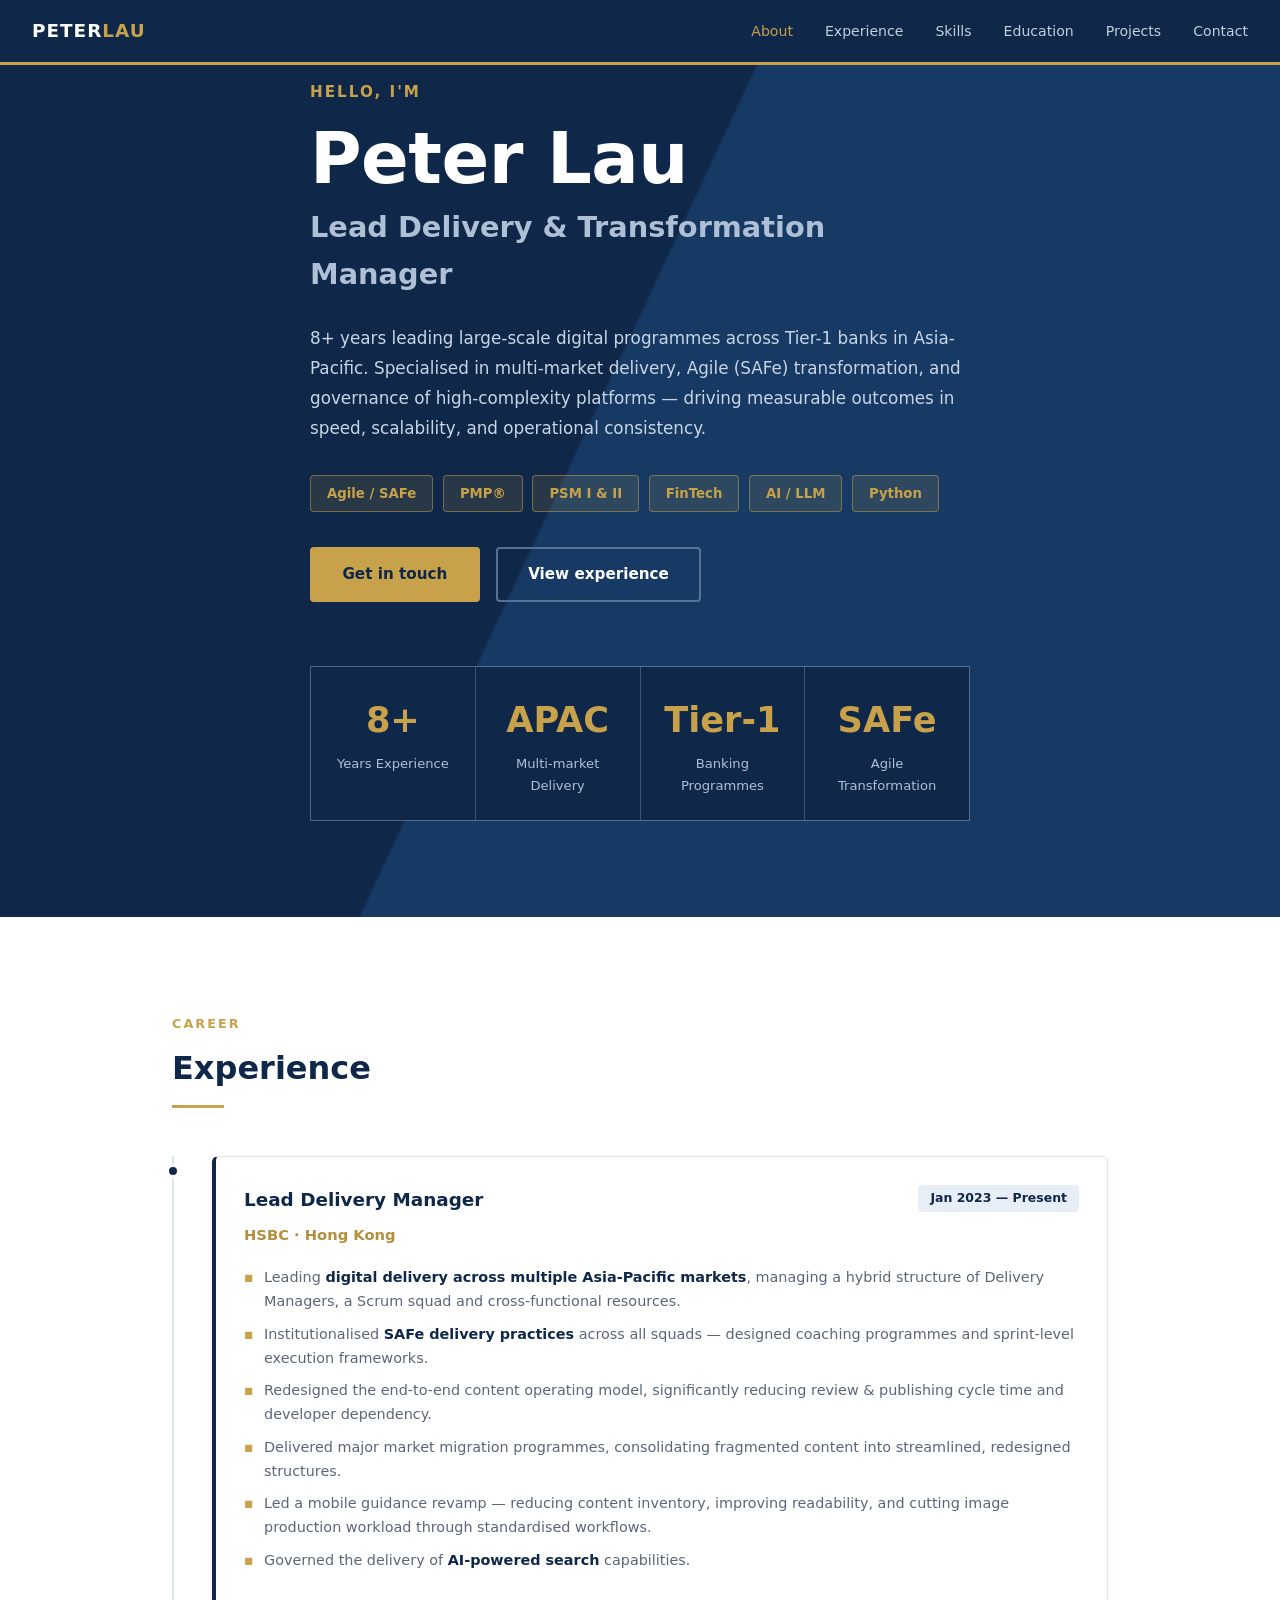
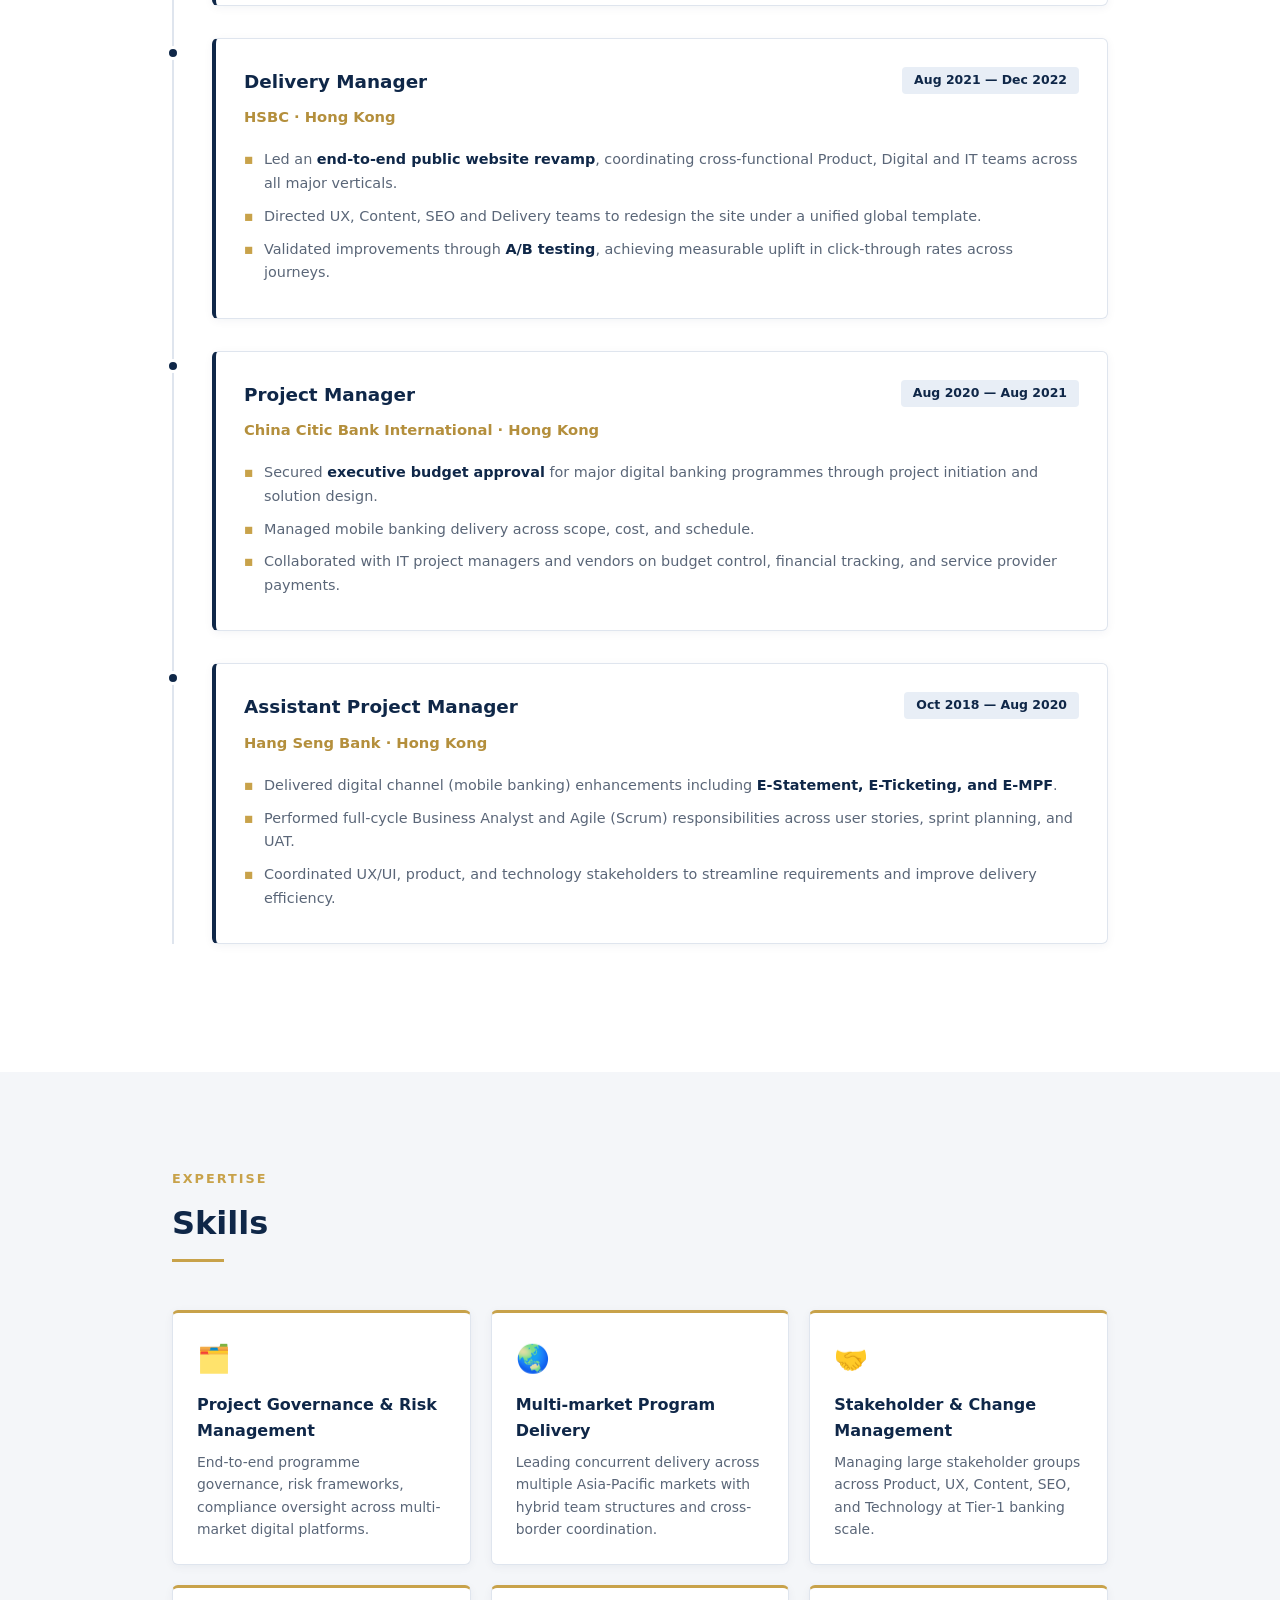
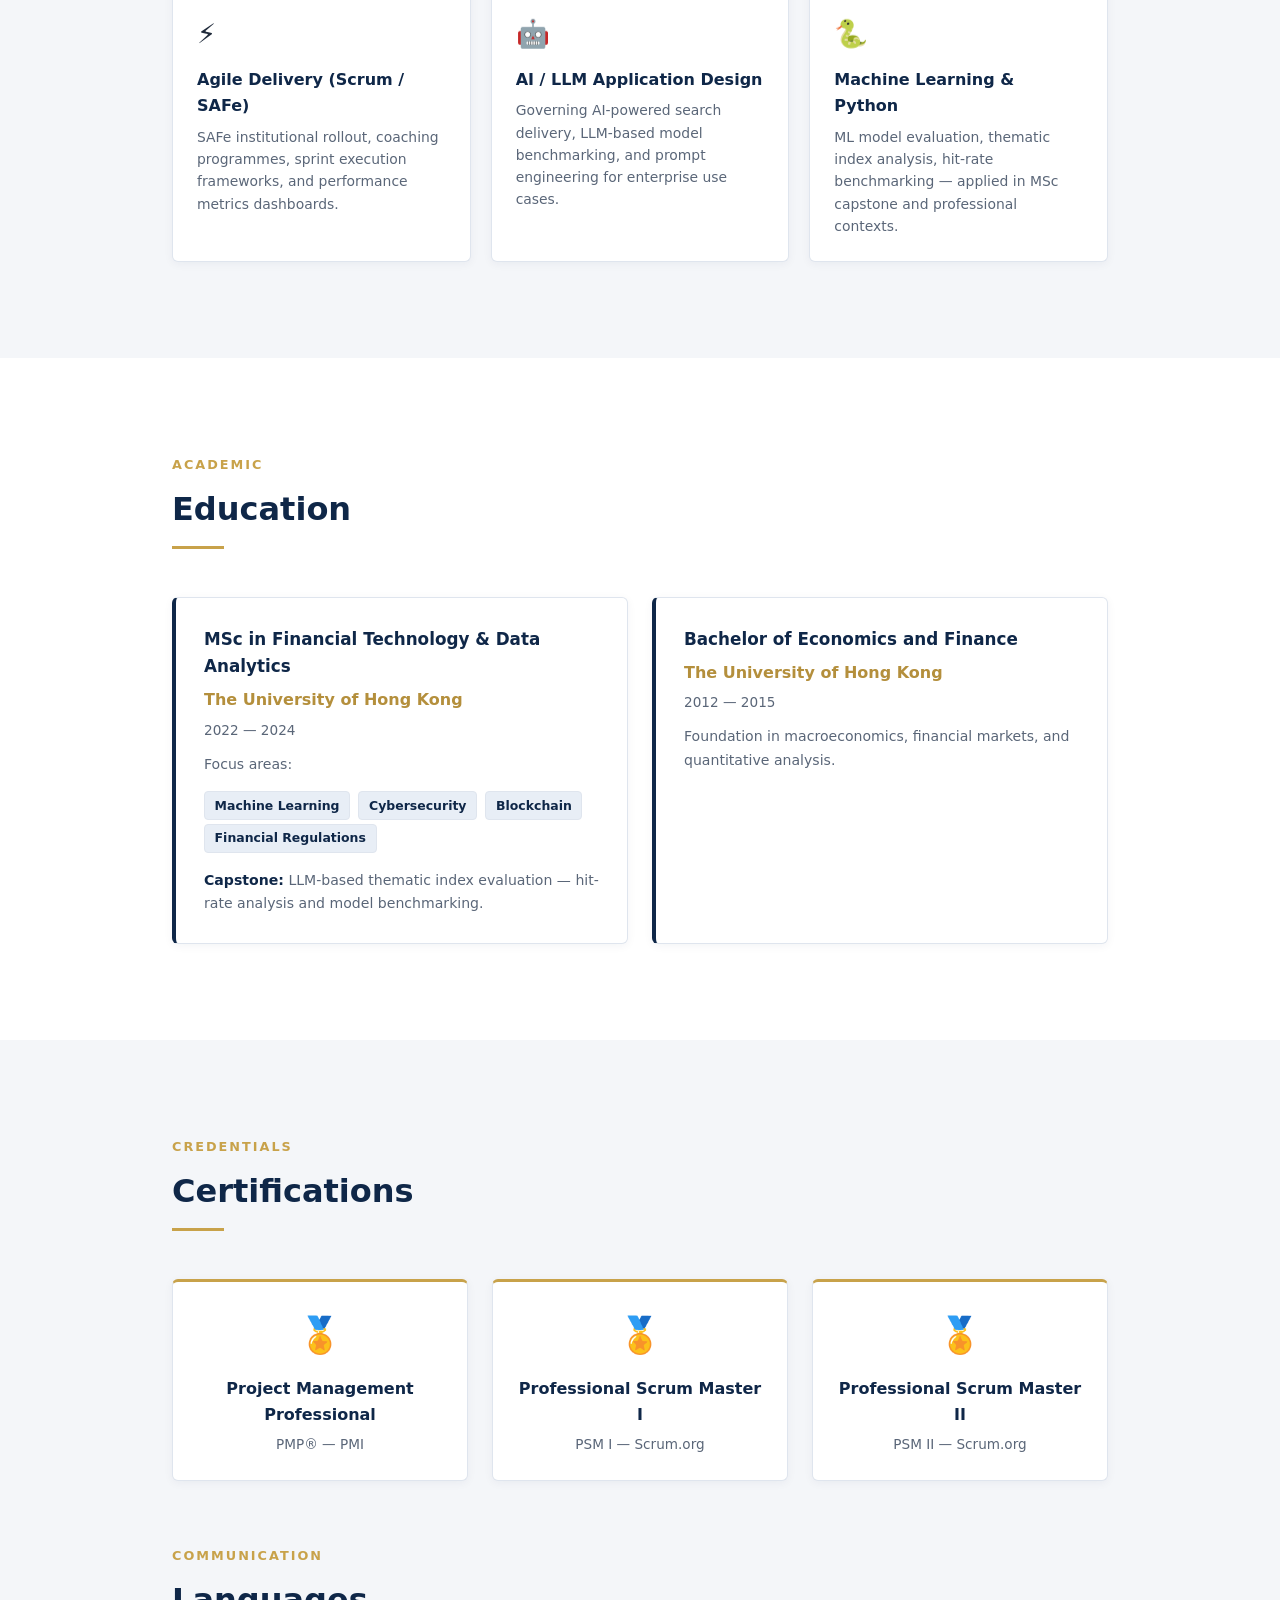
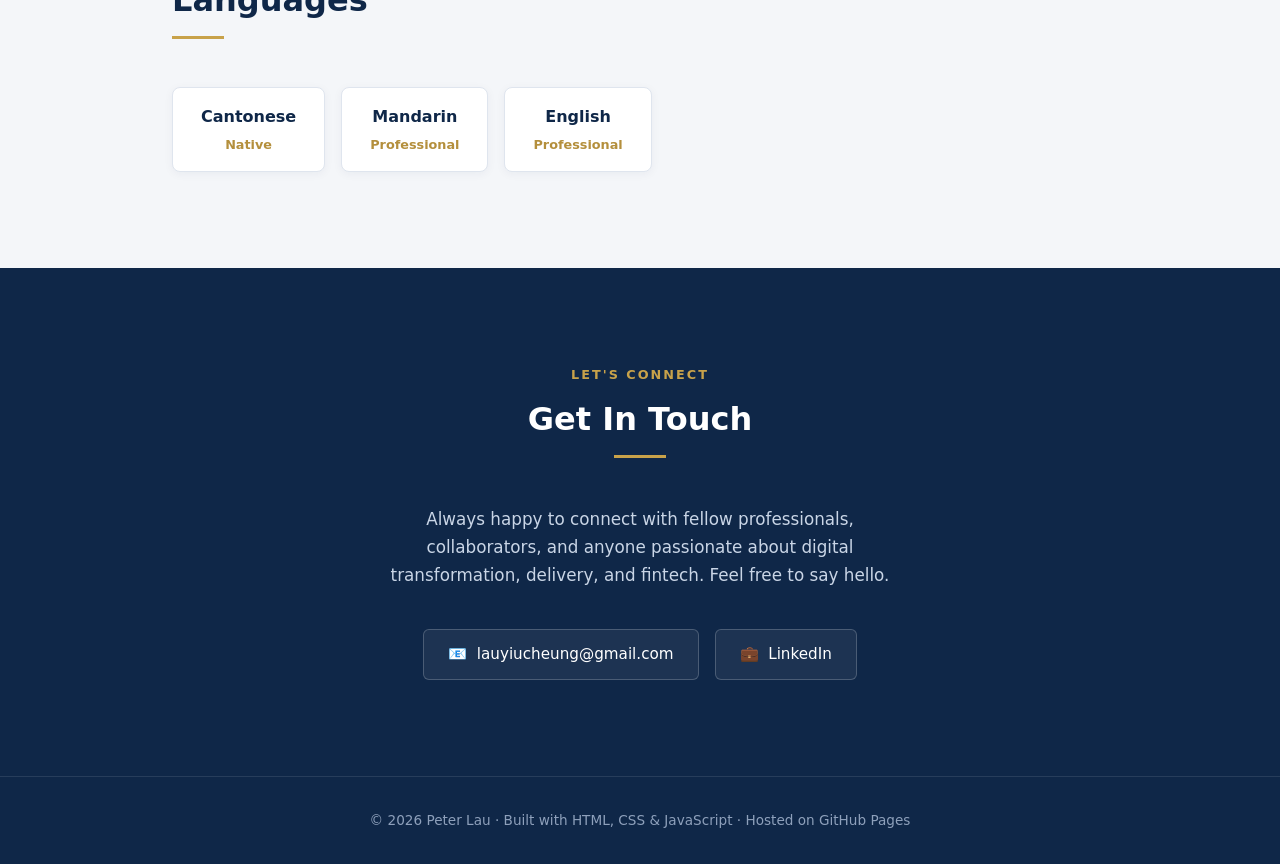
==== commit 2bb4b1f2: "v1.7 — Corporate Professional theme redesign Replace dark navy/teal theme with a light corporate the" ====
--- a/index.html
+++ b/index.html
@@ -6,15 +6,17 @@
   <title>Peter Lau — Lead Delivery & Transformation Manager</title>
   <style>
     :root {
-      --navy: #0a192f;
-      --slate: #1e3a5f;
-      --accent: #64ffda;
-      --accent2: #00b4d8;
-      --text: #ccd6f6;
-      --text-dim: #8892b0;
-      --white: #e6f1ff;
-      --card: #112240;
-      --border: #233554;
+      --bg: #ffffff;
+      --bg-alt: #f4f6f9;
+      --navy: #0f2748;
+      --navy-2: #163a63;
+      --navy-soft: #e8eef6;
+      --ink: #1f2a3a;
+      --ink-soft: #5a6678;
+      --line: #dfe5ee;
+      --accent: #c8a24a;
+      --accent-dark: #b48f3c;
+      --card: #ffffff;
     }
 
     * { margin: 0; padding: 0; box-sizing: border-box; }
@@ -23,256 +25,247 @@
 
     body {
       font-family: 'Segoe UI', system-ui, -apple-system, sans-serif;
-      background: var(--navy);
-      color: var(--text);
-      line-height: 1.6;
+      background: var(--bg);
+      color: var(--ink);
+      line-height: 1.65;
     }
 
     /* NAV */
     nav {
       position: fixed; top: 0; width: 100%; z-index: 100;
-      background: rgba(10, 25, 47, 0.92);
-      backdrop-filter: blur(10px);
-      border-bottom: 1px solid var(--border);
+      background: var(--navy);
+      border-bottom: 3px solid var(--accent);
       padding: 1rem 2rem;
       display: flex; justify-content: space-between; align-items: center;
     }
     .nav-logo {
-      font-size: 1.2rem; font-weight: 700; color: var(--accent);
+      font-size: 1.15rem; font-weight: 800; color: #fff;
       letter-spacing: 1px;
     }
+    .nav-logo span { color: var(--accent); }
     .nav-links { display: flex; gap: 2rem; list-style: none; }
     .nav-links a {
-      color: var(--text-dim); text-decoration: none; font-size: 0.9rem;
+      color: #c3cede; text-decoration: none; font-size: 0.88rem; font-weight: 500;
       transition: color 0.2s;
     }
-    .nav-links a:hover { color: var(--accent); }
+    .nav-links a:hover, .nav-links a.active { color: var(--accent); }
 
     /* SECTIONS */
     section { padding: 6rem 0; }
     .container { max-width: 1000px; margin: 0 auto; padding: 0 2rem; }
 
     .section-label {
-      color: var(--accent); font-size: 0.85rem; font-weight: 600;
-      letter-spacing: 3px; text-transform: uppercase; margin-bottom: 0.5rem;
+      color: var(--accent); font-size: 0.8rem; font-weight: 700;
+      letter-spacing: 2px; text-transform: uppercase; margin-bottom: 0.5rem;
     }
     .section-title {
-      font-size: 2rem; font-weight: 700; color: var(--white);
+      font-size: 2rem; font-weight: 800; color: var(--navy);
       margin-bottom: 3rem;
     }
     .section-title::after {
-      content: ''; display: block; width: 60px; height: 3px;
-      background: var(--accent); margin-top: 0.5rem;
+      content: ''; display: block; width: 52px; height: 3px;
+      background: var(--accent); margin-top: 0.6rem;
     }
 
     /* HERO */
-    #hero {
+    #about {
       min-height: 100vh;
       display: flex; align-items: center;
       padding-top: 5rem;
-    }
+      background: linear-gradient(115deg, var(--navy) 0%, var(--navy) 46%, var(--navy-2) 46.2%, var(--navy-2) 100%);
+      position: relative; overflow: hidden;
+    }
+    #about .container { position: relative; z-index: 2; }
+    .hero-inner { max-width: 660px; }
     .hero-greeting {
-      color: var(--accent); font-size: 1rem; font-weight: 500;
-      letter-spacing: 2px; margin-bottom: 1rem;
+      color: var(--accent); font-size: 0.95rem; font-weight: 600;
+      letter-spacing: 2px; text-transform: uppercase; margin-bottom: 1rem;
     }
     .hero-name {
-      font-size: clamp(2.5rem, 6vw, 4.5rem);
-      font-weight: 800; color: var(--white);
-      line-height: 1.1; margin-bottom: 0.5rem;
+      font-size: clamp(2.6rem, 6vw, 4.4rem);
+      font-weight: 800; color: #fff;
+      line-height: 1.08; margin-bottom: 0.4rem; letter-spacing: -0.5px;
     }
     .hero-title {
-      font-size: clamp(1.2rem, 3vw, 2rem);
-      font-weight: 600; color: var(--text-dim);
+      font-size: clamp(1.15rem, 3vw, 1.8rem);
+      font-weight: 600; color: #aebfd6;
       margin-bottom: 1.5rem;
     }
     .hero-summary {
-      max-width: 600px; color: var(--text-dim);
-      font-size: 1.05rem; line-height: 1.8; margin-bottom: 2.5rem;
+      color: #c9d5e6;
+      font-size: 1.05rem; line-height: 1.8; margin-bottom: 2rem;
     }
     .hero-tags {
-      display: flex; flex-wrap: wrap; gap: 0.75rem; margin-bottom: 2.5rem;
+      display: flex; flex-wrap: wrap; gap: 0.6rem; margin-bottom: 2.2rem;
     }
     .tag {
-      background: var(--card); border: 1px solid var(--border);
+      background: rgba(200,162,74,0.14); border: 1px solid rgba(200,162,74,0.5);
       color: var(--accent); padding: 0.4rem 1rem;
-      border-radius: 50px; font-size: 0.85rem;
+      border-radius: 4px; font-size: 0.83rem; font-weight: 600;
     }
     .hero-cta { display: flex; gap: 1rem; flex-wrap: wrap; }
     .btn {
-      padding: 0.8rem 2rem; border-radius: 6px;
+      padding: 0.8rem 1.9rem; border-radius: 4px;
       font-size: 0.95rem; font-weight: 600; cursor: pointer;
-      text-decoration: none; transition: all 0.2s;
+      text-decoration: none; transition: all 0.2s; display: inline-block;
     }
     .btn-primary {
-      background: transparent; border: 2px solid var(--accent);
-      color: var(--accent);
-    }
-    .btn-primary:hover { background: rgba(100, 255, 218, 0.1); }
-    .btn-secondary {
       background: var(--accent); border: 2px solid var(--accent);
       color: var(--navy);
     }
-    .btn-secondary:hover { opacity: 0.85; }
+    .btn-primary:hover { background: var(--accent-dark); border-color: var(--accent-dark); }
+    .btn-secondary {
+      background: transparent; border: 2px solid #5a7196;
+      color: #fff;
+    }
+    .btn-secondary:hover { border-color: var(--accent); color: var(--accent); }
 
     /* STATS */
     .stats-grid {
-      display: grid; grid-template-columns: repeat(auto-fit, minmax(180px, 1fr));
-      gap: 1.5rem; margin-top: 4rem;
-      padding-top: 3rem; border-top: 1px solid var(--border);
-    }
-    .stat { text-align: center; }
+      display: grid; grid-template-columns: repeat(auto-fit, minmax(160px, 1fr));
+      gap: 1px; margin-top: 4rem;
+      background: rgba(255,255,255,0.15); border: 1px solid rgba(255,255,255,0.15);
+    }
+    .stat { text-align: center; background: var(--navy); padding: 1.5rem 1rem; }
     .stat-number {
-      font-size: 2.5rem; font-weight: 800; color: var(--accent);
-    }
-    .stat-label { color: var(--text-dim); font-size: 0.9rem; margin-top: 0.25rem; }
+      font-size: 2.2rem; font-weight: 800; color: var(--accent);
+    }
+    .stat-label { color: #aebfd6; font-size: 0.82rem; margin-top: 0.25rem; }
 
     /* EXPERIENCE */
-    #experience { background: var(--navy); }
+    #experience { background: var(--bg); }
     .timeline { position: relative; }
     .timeline::before {
       content: ''; position: absolute; left: 0; top: 0;
-      width: 2px; height: 100%; background: var(--border);
+      width: 2px; height: 100%; background: var(--line);
     }
     .timeline-item {
-      position: relative; padding-left: 2.5rem; margin-bottom: 3rem;
+      position: relative; padding-left: 2.5rem; margin-bottom: 2rem;
       opacity: 0; transform: translateY(20px);
       transition: opacity 0.5s, transform 0.5s;
     }
     .timeline-item.visible { opacity: 1; transform: translateY(0); }
     .timeline-dot {
-      position: absolute; left: -6px; top: 6px;
+      position: absolute; left: -6px; top: 8px;
       width: 14px; height: 14px; border-radius: 50%;
-      background: var(--accent); border: 2px solid var(--navy);
+      background: var(--navy); border: 3px solid var(--bg);
     }
     .timeline-card {
-      background: var(--card); border: 1px solid var(--border);
-      border-radius: 12px; padding: 1.75rem;
-      transition: border-color 0.2s, transform 0.2s;
+      background: var(--card); border: 1px solid var(--line);
+      border-left: 4px solid var(--navy);
+      border-radius: 6px; padding: 1.75rem;
+      box-shadow: 0 2px 10px rgba(15,39,72,0.05);
+      transition: box-shadow 0.2s, transform 0.2s, border-left-color 0.2s;
     }
     .timeline-card:hover {
-      border-color: var(--accent);
-      transform: translateX(4px);
+      box-shadow: 0 10px 28px rgba(15,39,72,0.12);
+      transform: translateY(-2px); border-left-color: var(--accent);
     }
     .timeline-header {
       display: flex; justify-content: space-between;
       align-items: flex-start; flex-wrap: wrap; gap: 0.5rem;
-      margin-bottom: 0.75rem;
-    }
-    .timeline-role { font-size: 1.15rem; font-weight: 700; color: var(--white); }
+      margin-bottom: 0.5rem;
+    }
+    .timeline-role { font-size: 1.15rem; font-weight: 700; color: var(--navy); }
     .timeline-period {
-      background: rgba(100, 255, 218, 0.1);
-      color: var(--accent); padding: 0.2rem 0.75rem;
-      border-radius: 50px; font-size: 0.8rem; white-space: nowrap;
+      background: var(--navy-soft); color: var(--navy);
+      padding: 0.2rem 0.75rem; border-radius: 4px;
+      font-size: 0.78rem; font-weight: 600; white-space: nowrap;
     }
     .timeline-company {
-      color: var(--accent2); font-weight: 600; font-size: 0.95rem;
-      margin-bottom: 1rem;
+      color: var(--accent-dark); font-weight: 700; font-size: 0.92rem;
+      margin-bottom: 0.9rem;
     }
     .timeline-highlights { list-style: none; }
     .timeline-highlights li {
-      color: var(--text-dim); font-size: 0.92rem; padding: 0.3rem 0;
+      color: var(--ink-soft); font-size: 0.9rem; padding: 0.28rem 0;
       padding-left: 1.25rem; position: relative;
     }
     .timeline-highlights li::before {
-      content: '▸'; position: absolute; left: 0; color: var(--accent);
-    }
-    .highlight-bold { color: var(--white); font-weight: 600; }
+      content: '▪'; position: absolute; left: 0; color: var(--accent);
+    }
+    .highlight-bold { color: var(--navy); font-weight: 700; }
 
     /* SKILLS */
-    #skills { background: rgba(17, 34, 64, 0.5); }
+    #skills { background: var(--bg-alt); }
     .skills-grid {
       display: grid; grid-template-columns: repeat(auto-fit, minmax(280px, 1fr));
-      gap: 1.5rem;
+      gap: 1.25rem;
     }
     .skill-card {
-      background: var(--card); border: 1px solid var(--border);
-      border-radius: 12px; padding: 1.5rem;
-      transition: border-color 0.2s;
-    }
-    .skill-card:hover { border-color: var(--accent); }
-    .skill-icon { font-size: 1.8rem; margin-bottom: 0.75rem; }
-    .skill-name { font-weight: 700; color: var(--white); margin-bottom: 0.5rem; }
-    .skill-desc { color: var(--text-dim); font-size: 0.88rem; line-height: 1.6; }
+      background: var(--card); border: 1px solid var(--line);
+      border-top: 3px solid var(--accent);
+      border-radius: 6px; padding: 1.5rem;
+      box-shadow: 0 2px 10px rgba(15,39,72,0.05);
+      transition: transform 0.2s, box-shadow 0.2s;
+    }
+    .skill-card:hover { transform: translateY(-3px); box-shadow: 0 10px 28px rgba(15,39,72,0.12); }
+    .skill-icon { font-size: 1.7rem; margin-bottom: 0.6rem; }
+    .skill-name { font-weight: 700; color: var(--navy); margin-bottom: 0.4rem; }
+    .skill-desc { color: var(--ink-soft); font-size: 0.87rem; line-height: 1.6; }
 
     /* EDUCATION */
-    #education { background: var(--navy); }
+    #education { background: var(--bg); }
     .edu-grid {
       display: grid; grid-template-columns: repeat(auto-fit, minmax(300px, 1fr));
       gap: 1.5rem;
     }
     .edu-card {
-      background: var(--card); border: 1px solid var(--border);
-      border-radius: 12px; padding: 1.75rem;
-      transition: border-color 0.2s;
-    }
-    .edu-card:hover { border-color: var(--accent); }
-    .edu-degree { font-size: 1.05rem; font-weight: 700; color: var(--white); margin-bottom: 0.4rem; }
-    .edu-school { color: var(--accent2); font-weight: 600; margin-bottom: 0.3rem; }
-    .edu-period { color: var(--text-dim); font-size: 0.85rem; margin-bottom: 0.75rem; }
-    .edu-detail { color: var(--text-dim); font-size: 0.88rem; }
+      background: var(--card); border: 1px solid var(--line);
+      border-left: 4px solid var(--navy);
+      border-radius: 6px; padding: 1.75rem;
+      box-shadow: 0 2px 10px rgba(15,39,72,0.05);
+      transition: box-shadow 0.2s, transform 0.2s;
+    }
+    .edu-card:hover { box-shadow: 0 10px 28px rgba(15,39,72,0.12); transform: translateY(-2px); }
+    .edu-degree { font-size: 1.05rem; font-weight: 700; color: var(--navy); margin-bottom: 0.4rem; }
+    .edu-school { color: var(--accent-dark); font-weight: 700; margin-bottom: 0.3rem; }
+    .edu-period { color: var(--ink-soft); font-size: 0.85rem; margin-bottom: 0.75rem; }
+    .edu-detail { color: var(--ink-soft); font-size: 0.88rem; }
     .edu-tag {
-      display: inline-block; background: rgba(100, 255, 218, 0.08);
-      border: 1px solid rgba(100, 255, 218, 0.2);
-      color: var(--accent); padding: 0.2rem 0.6rem;
-      border-radius: 4px; font-size: 0.78rem; margin: 0.2rem 0.2rem 0 0;
+      display: inline-block; background: var(--navy-soft);
+      border: 1px solid var(--line);
+      color: var(--navy); padding: 0.2rem 0.6rem;
+      border-radius: 4px; font-size: 0.78rem; margin: 0.2rem 0.2rem 0 0; font-weight: 600;
     }
 
     /* CERTIFICATIONS */
-    #certifications { background: rgba(17, 34, 64, 0.5); }
+    #certifications { background: var(--bg-alt); }
     .cert-grid {
       display: grid; grid-template-columns: repeat(auto-fit, minmax(250px, 1fr));
       gap: 1.5rem;
     }
     .cert-card {
-      background: var(--card); border: 1px solid var(--border);
-      border-radius: 12px; padding: 1.5rem; text-align: center;
-      transition: border-color 0.2s, transform 0.2s;
-    }
-    .cert-card:hover { border-color: var(--accent); transform: translateY(-4px); }
-    .cert-icon { font-size: 2.5rem; margin-bottom: 0.75rem; }
-    .cert-name { font-weight: 700; color: var(--white); font-size: 1rem; }
-    .cert-body { color: var(--text-dim); font-size: 0.85rem; margin-top: 0.3rem; }
+      background: var(--card); border: 1px solid var(--line);
+      border-top: 3px solid var(--accent);
+      border-radius: 6px; padding: 1.5rem; text-align: center;
+      box-shadow: 0 2px 10px rgba(15,39,72,0.05);
+      transition: box-shadow 0.2s, transform 0.2s;
+    }
+    .cert-card:hover { box-shadow: 0 10px 28px rgba(15,39,72,0.12); transform: translateY(-4px); }
+    .cert-icon { font-size: 2.2rem; margin-bottom: 0.75rem; }
+    .cert-name { font-weight: 700; color: var(--navy); font-size: 1rem; }
+    .cert-body { color: var(--ink-soft); font-size: 0.85rem; margin-top: 0.3rem; }
 
     /* LANGUAGES */
     .lang-grid {
       display: flex; gap: 1rem; flex-wrap: wrap; margin-top: 2rem;
     }
     .lang-card {
-      background: var(--card); border: 1px solid var(--border);
-      border-radius: 10px; padding: 1rem 1.75rem; text-align: center;
-      min-width: 130px;
-    }
-    .lang-name { color: var(--white); font-weight: 600; }
-    .lang-level { color: var(--accent); font-size: 0.8rem; margin-top: 0.2rem; }
-
-    /* PROJECTS */
-    #projects { background: var(--navy); }
-    .projects-grid {
-      display: grid; grid-template-columns: repeat(auto-fit, minmax(280px, 1fr));
-      gap: 1.5rem;
-    }
-    .project-card {
-      background: var(--card); border: 1px solid var(--border);
-      border-radius: 12px; padding: 1.75rem;
-      display: flex; flex-direction: column;
-      transition: border-color 0.2s, transform 0.2s;
-      text-decoration: none;
-    }
-    .project-card:hover { border-color: var(--accent); transform: translateY(-4px); }
-    .project-header { display: flex; align-items: center; gap: 0.75rem; margin-bottom: 0.75rem; }
-    .project-icon { font-size: 1.4rem; }
-    .project-name { font-weight: 700; color: var(--white); font-size: 1rem; }
-    .project-desc { color: var(--text-dim); font-size: 0.88rem; line-height: 1.6; flex: 1; }
-    .project-lang {
-      display: inline-flex; align-items: center; gap: 0.4rem;
-      margin-top: 1rem; color: var(--text-dim); font-size: 0.8rem;
-    }
-    .lang-dot { width: 10px; height: 10px; border-radius: 50%; background: #e34c26; }
+      background: var(--card); border: 1px solid var(--line);
+      border-radius: 8px; padding: 1rem 1.75rem; text-align: center;
+      min-width: 130px; box-shadow: 0 2px 10px rgba(15,39,72,0.05);
+    }
+    .lang-name { color: var(--navy); font-weight: 700; }
+    .lang-level { color: var(--accent-dark); font-size: 0.8rem; margin-top: 0.2rem; font-weight: 600; }
 
     /* CONTACT */
-    #contact { background: rgba(17, 34, 64, 0.5); text-align: center; }
+    #contact { background: var(--navy); text-align: center; }
+    #contact .section-label { color: var(--accent); }
+    #contact .section-title { color: #fff; }
+    #contact .section-title::after { margin-left: auto; margin-right: auto; }
     .contact-intro {
-      color: var(--text-dim); font-size: 1.05rem; max-width: 500px;
+      color: #c9d5e6; font-size: 1.05rem; max-width: 520px;
       margin: 0 auto 2.5rem;
     }
     .contact-links {
@@ -280,18 +273,18 @@
     }
     .contact-item {
       display: flex; align-items: center; gap: 0.6rem;
-      background: var(--card); border: 1px solid var(--border);
-      color: var(--text); text-decoration: none;
-      padding: 0.75rem 1.5rem; border-radius: 8px;
-      font-size: 0.95rem; transition: border-color 0.2s, color 0.2s;
+      background: rgba(255,255,255,0.06); border: 1px solid rgba(255,255,255,0.2);
+      color: #fff; text-decoration: none;
+      padding: 0.75rem 1.5rem; border-radius: 6px;
+      font-size: 0.95rem; font-weight: 500; transition: all 0.2s;
     }
     .contact-item:hover { border-color: var(--accent); color: var(--accent); }
 
     /* FOOTER */
     footer {
       text-align: center; padding: 2rem;
-      border-top: 1px solid var(--border);
-      color: var(--text-dim); font-size: 0.85rem;
+      background: var(--navy); border-top: 1px solid rgba(255,255,255,0.1);
+      color: #8ea0bb; font-size: 0.85rem;
     }
 
     /* MOBILE */
@@ -299,6 +292,7 @@
       nav { padding: 1rem; }
       .nav-links { gap: 1rem; }
       .nav-links a { font-size: 0.8rem; }
+      #about { background: var(--navy); }
       .timeline::before { display: none; }
       .timeline-item { padding-left: 0; }
       .timeline-dot { display: none; }
@@ -317,7 +311,7 @@
 
 <!-- NAV -->
 <nav>
-  <div class="nav-logo">PL</div>
+  <div class="nav-logo">PETER<span>LAU</span></div>
   <ul class="nav-links">
     <li><a href="#about">About</a></li>
     <li><a href="#experience">Experience</a></li>
@@ -331,26 +325,28 @@
 <!-- HERO -->
 <section id="about">
   <div class="container">
-    <p class="hero-greeting">Hello, I'm</p>
-    <h1 class="hero-name">Peter Lau</h1>
-    <h2 class="hero-title">Lead Delivery & Transformation Manager</h2>
-    <p class="hero-summary">
-      8+ years leading large-scale digital programmes across Tier-1 banks in Asia-Pacific.
-      Specialised in multi-market delivery, Agile (SAFe) transformation, and governance of
-      high-complexity platforms — driving measurable outcomes in speed, scalability, and
-      operational consistency.
-    </p>
-    <div class="hero-tags">
-      <span class="tag">Agile / SAFe</span>
-      <span class="tag">PMP®</span>
-      <span class="tag">PSM I & II</span>
-      <span class="tag">FinTech</span>
-      <span class="tag">AI / LLM</span>
-      <span class="tag">Python</span>
-    </div>
-    <div class="hero-cta">
-      <a href="#contact" class="btn btn-primary">Get in touch</a>
-      <a href="#experience" class="btn btn-secondary">View experience</a>
+    <div class="hero-inner">
+      <p class="hero-greeting">Hello, I'm</p>
+      <h1 class="hero-name">Peter Lau</h1>
+      <h2 class="hero-title">Lead Delivery & Transformation Manager</h2>
+      <p class="hero-summary">
+        8+ years leading large-scale digital programmes across Tier-1 banks in Asia-Pacific.
+        Specialised in multi-market delivery, Agile (SAFe) transformation, and governance of
+        high-complexity platforms — driving measurable outcomes in speed, scalability, and
+        operational consistency.
+      </p>
+      <div class="hero-tags">
+        <span class="tag">Agile / SAFe</span>
+        <span class="tag">PMP®</span>
+        <span class="tag">PSM I & II</span>
+        <span class="tag">FinTech</span>
+        <span class="tag">AI / LLM</span>
+        <span class="tag">Python</span>
+      </div>
+      <div class="hero-cta">
+        <a href="#contact" class="btn btn-primary">Get in touch</a>
+        <a href="#experience" class="btn btn-secondary">View experience</a>
+      </div>
     </div>
 
     <div class="stats-grid">
@@ -512,7 +508,7 @@
           <span class="edu-tag">Financial Regulations</span>
         </div>
         <div class="edu-detail" style="margin-top:1rem">
-          <strong style="color:var(--white)">Capstone:</strong> LLM-based thematic index evaluation — hit-rate analysis and model benchmarking.
+          <strong style="color:var(--navy)">Capstone:</strong> LLM-based thematic index evaluation — hit-rate analysis and model benchmarking.
         </div>
       </div>
       <div class="edu-card fade-in">
@@ -524,9 +520,13 @@
         </div>
       </div>
     </div>
-
-    <!-- Certifications -->
-    <p class="section-label" style="margin-top:4rem">Credentials</p>
+  </div>
+</section>
+
+<!-- CERTIFICATIONS -->
+<section id="certifications">
+  <div class="container">
+    <p class="section-label">Credentials</p>
     <h2 class="section-title">Certifications</h2>
     <div class="cert-grid">
       <div class="cert-card fade-in">
@@ -615,8 +615,7 @@
       }
     });
     navLinks.forEach(link => {
-      link.style.color = link.getAttribute('href') === '#' + current
-        ? 'var(--accent)' : '';
+      link.classList.toggle('active', link.getAttribute('href') === '#' + current);
     });
   });
 </script>
